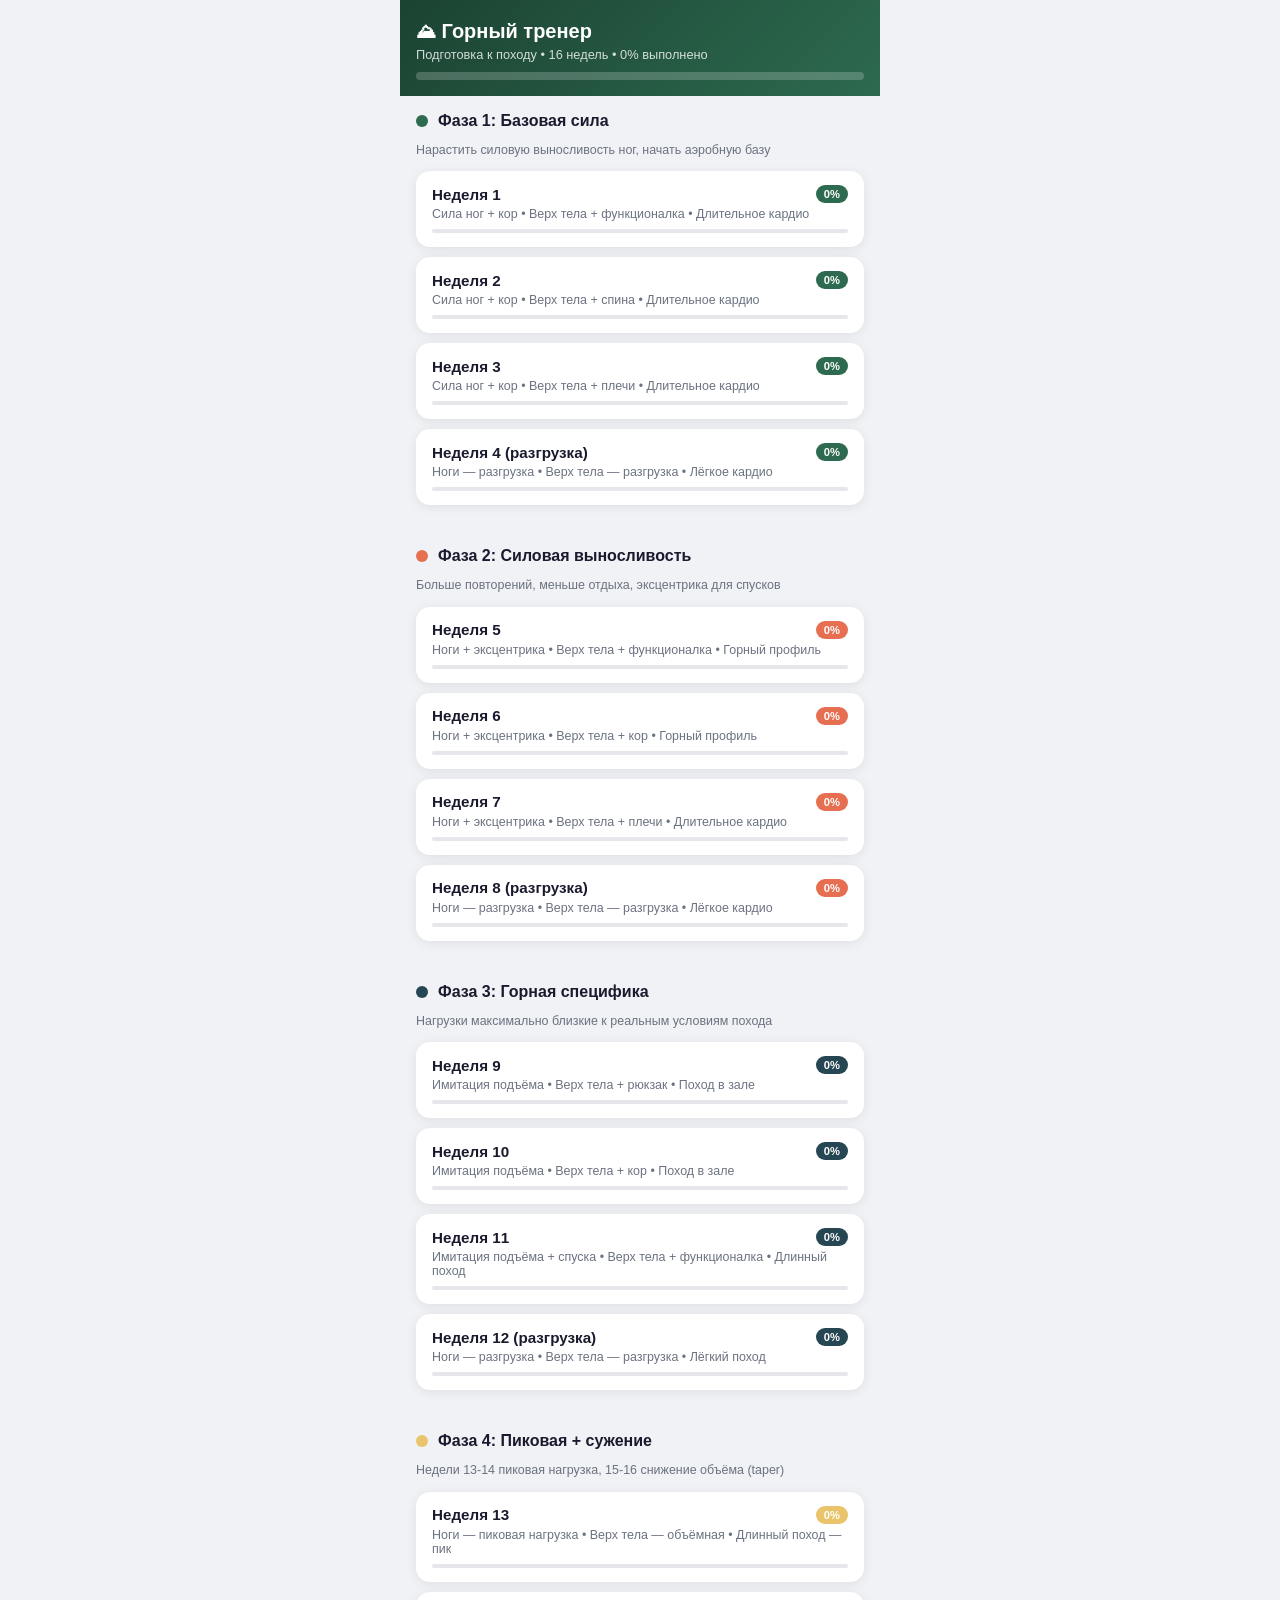
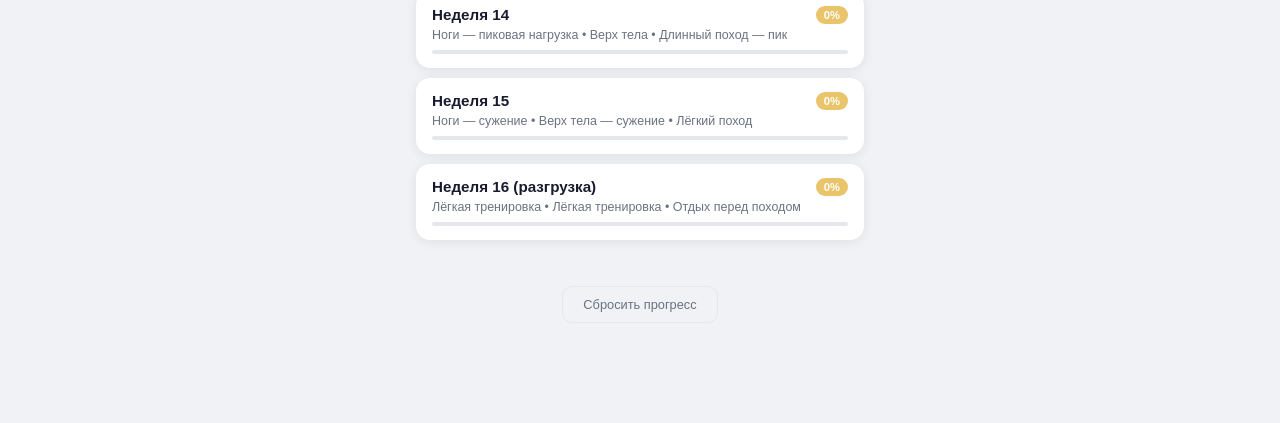
==== index.html @ 69408866 "PWA: Горный тренер — 16-недельная подготовка к походу Co-Authored-By: Claude Opus 4.6 <noreply@anthr" ====
<!DOCTYPE html>
<html lang="ru">
<head>
<meta charset="UTF-8">
<meta name="viewport" content="width=device-width, initial-scale=1.0, user-scalable=no">
<meta name="theme-color" content="#1b4332">
<meta name="apple-mobile-web-app-capable" content="yes">
<meta name="apple-mobile-web-app-status-bar-style" content="black-translucent">
<meta name="apple-mobile-web-app-title" content="Горный тренер">
<link rel="manifest" href="manifest.json">
<link rel="apple-touch-icon" href="icon-192.png">
<title>Горный тренер</title>
<style>
*{margin:0;padding:0;box-sizing:border-box}
:root{
  --primary:#2d6a4f;--primary-light:#52b788;--primary-dark:#1b4332;
  --bg:#f0f2f5;--card:#fff;--text:#1a1a2e;--text-muted:#6b7280;
  --border:#e5e7eb;--success:#40916c;--danger:#e76f51;
  --phase1:#2d6a4f;--phase2:#e76f51;--phase3:#264653;--phase4:#e9c46a;
  --radius:14px;--shadow:0 2px 12px rgba(0,0,0,.08);
}
html{font-size:16px}
body{font-family:-apple-system,BlinkMacSystemFont,'Segoe UI',Roboto,sans-serif;background:var(--bg);color:var(--text);min-height:100dvh;padding-bottom:env(safe-area-inset-bottom)}
#app{max-width:480px;margin:0 auto;padding:0 0 80px}

/* Header */
.header{background:linear-gradient(135deg,var(--primary-dark),var(--primary));color:#fff;padding:20px 16px 16px;position:sticky;top:0;z-index:100}
.header h1{font-size:1.25rem;font-weight:700;display:flex;align-items:center;gap:8px}
.header-sub{font-size:.8rem;opacity:.8;margin-top:4px}
.progress-bar-wrap{background:rgba(255,255,255,.2);border-radius:10px;height:8px;margin-top:10px;overflow:hidden}
.progress-bar-fill{height:100%;background:var(--primary-light);border-radius:10px;transition:width .4s ease}
.back-btn{background:none;border:none;color:#fff;font-size:1.5rem;cursor:pointer;padding:4px 8px 4px 0;line-height:1}

/* Phase section */
.phase-section{padding:16px}
.phase-header{display:flex;align-items:center;gap:10px;margin-bottom:12px}
.phase-dot{width:12px;height:12px;border-radius:50%;flex-shrink:0}
.phase-name{font-size:1rem;font-weight:700}
.phase-desc{font-size:.78rem;color:var(--text-muted);margin-bottom:12px;line-height:1.4}

/* Cards */
.card{background:var(--card);border-radius:var(--radius);box-shadow:var(--shadow);margin-bottom:10px;overflow:hidden;cursor:pointer;transition:transform .15s;-webkit-tap-highlight-color:transparent}
.card:active{transform:scale(.98)}
.card-body{padding:14px 16px}
.card-top{display:flex;justify-content:space-between;align-items:center}
.card-title{font-size:.95rem;font-weight:600}
.card-badge{font-size:.7rem;padding:3px 8px;border-radius:20px;font-weight:600;color:#fff}
.card-meta{font-size:.78rem;color:var(--text-muted);margin-top:4px}
.card-progress{height:4px;background:var(--border);border-radius:4px;margin-top:8px;overflow:hidden}
.card-progress-fill{height:100%;border-radius:4px;transition:width .3s}

/* Week view */
.week-nav{display:flex;align-items:center;justify-content:space-between;padding:12px 16px}
.week-nav-btn{background:var(--card);border:1px solid var(--border);border-radius:10px;padding:8px 16px;font-size:.85rem;cursor:pointer;font-weight:600}
.week-nav-btn:disabled{opacity:.3;cursor:default}
.week-nav-title{font-size:1rem;font-weight:700}
.day-cards{padding:0 16px}
.day-card{background:var(--card);border-radius:var(--radius);box-shadow:var(--shadow);margin-bottom:12px;overflow:hidden;cursor:pointer;transition:transform .15s;-webkit-tap-highlight-color:transparent}
.day-card:active{transform:scale(.98)}
.day-card-header{padding:14px 16px;display:flex;justify-content:space-between;align-items:center}
.day-card-day{font-size:1.1rem;font-weight:700}
.day-card-focus{font-size:.82rem;color:var(--text-muted);margin-top:2px}
.day-card-status{font-size:.75rem;font-weight:600;padding:4px 10px;border-radius:20px}
.day-card-exercises{font-size:.78rem;color:var(--text-muted);padding:0 16px 12px}

/* Day view (workout) */
.day-header{padding:16px;padding-top:8px}
.day-title{font-size:1.15rem;font-weight:700}
.day-focus-tag{display:inline-block;font-size:.78rem;padding:3px 10px;border-radius:20px;margin-top:6px;font-weight:600}
.block{margin:0 12px 14px;background:var(--card);border-radius:var(--radius);box-shadow:var(--shadow);overflow:hidden}
.block-header{padding:12px 16px;display:flex;justify-content:space-between;align-items:center;cursor:pointer;-webkit-tap-highlight-color:transparent;user-select:none}
.block-name{font-size:.88rem;font-weight:700}
.block-info{font-size:.72rem;color:var(--text-muted)}
.block-chevron{font-size:1.1rem;color:var(--text-muted);transition:transform .2s}
.block-chevron.open{transform:rotate(180deg)}
.block-content{max-height:0;overflow:hidden;transition:max-height .3s ease}
.block-content.open{max-height:2000px}
.exercise{display:flex;align-items:flex-start;gap:12px;padding:10px 16px;border-top:1px solid var(--border)}
.exercise.done{opacity:.5}
.ex-check{width:28px;height:28px;border-radius:8px;border:2px solid var(--border);background:#fff;flex-shrink:0;cursor:pointer;display:flex;align-items:center;justify-content:center;transition:all .2s;margin-top:2px;-webkit-tap-highlight-color:transparent}
.ex-check.checked{background:var(--success);border-color:var(--success)}
.ex-check.checked::after{content:'✓';color:#fff;font-size:.9rem;font-weight:700}
.ex-img{width:56px;height:56px;border-radius:10px;background:var(--bg);flex-shrink:0;overflow:hidden;position:relative;cursor:pointer;-webkit-tap-highlight-color:transparent}
.ex-img img{width:100%;height:100%;object-fit:cover;transition:opacity .3s}
.ex-img svg{width:40px;height:40px;margin:8px}
.ex-body{flex:1;min-width:0}
.ex-name{font-size:.88rem;font-weight:600;line-height:1.3}
.ex-params{font-size:.78rem;color:var(--text-muted);margin-top:2px;line-height:1.3}
.ex-notes{font-size:.75rem;color:var(--danger);margin-top:2px;font-style:italic}
.ex-rest-btn{background:var(--primary);color:#fff;border:none;border-radius:8px;padding:5px 10px;font-size:.72rem;font-weight:600;cursor:pointer;margin-top:4px;-webkit-tap-highlight-color:transparent}

/* Timer overlay */
.timer-overlay{position:fixed;bottom:0;left:0;right:0;z-index:200;display:none}
.timer-overlay.active{display:block}
.timer-bar{max-width:480px;margin:0 auto;background:var(--primary-dark);color:#fff;padding:14px 20px;display:flex;align-items:center;justify-content:space-between;border-radius:16px 16px 0 0;box-shadow:0 -4px 20px rgba(0,0,0,.2)}
.timer-text{font-size:1.1rem;font-weight:700}
.timer-label{font-size:.78rem;opacity:.8}
.timer-close{background:rgba(255,255,255,.2);border:none;color:#fff;border-radius:10px;padding:8px 14px;font-size:.85rem;cursor:pointer;font-weight:600}
.timer-progress{height:4px;background:rgba(255,255,255,.2);border-radius:4px;margin-top:8px;max-width:480px;margin-left:auto;margin-right:auto}
.timer-progress-fill{height:100%;background:var(--primary-light);border-radius:4px;transition:width 1s linear}

/* Complete all */
.complete-all-wrap{padding:0 12px 8px}
.complete-all-btn{width:100%;padding:14px;border:none;border-radius:var(--radius);font-size:.9rem;font-weight:700;cursor:pointer;-webkit-tap-highlight-color:transparent;transition:all .2s}
.complete-all-btn.do{background:var(--success);color:#fff}
.complete-all-btn.undo{background:var(--border);color:var(--text-muted)}

/* Reset btn */
.reset-wrap{padding:20px 16px;text-align:center}
.reset-btn{background:none;border:1px solid var(--border);color:var(--text-muted);border-radius:10px;padding:10px 20px;font-size:.8rem;cursor:pointer}

/* Lightbox */
.lightbox{position:fixed;inset:0;z-index:300;background:rgba(0,0,0,.92);display:none;flex-direction:column;align-items:center;justify-content:center;-webkit-tap-highlight-color:transparent}
.lightbox.active{display:flex}
.lightbox-close{position:absolute;top:12px;right:16px;background:none;border:none;color:#fff;font-size:2rem;cursor:pointer;z-index:301;padding:8px;line-height:1}
.lightbox-title{color:#fff;font-size:1rem;font-weight:600;text-align:center;padding:0 48px;margin-bottom:12px;max-width:400px;line-height:1.4}
.lightbox-imgs{display:flex;gap:8px;padding:0 12px;max-width:100%;justify-content:center}
.lightbox-imgs img{max-width:48%;max-height:60dvh;border-radius:12px;object-fit:contain;background:#1a1a2e}
.lightbox-hint{color:rgba(255,255,255,.5);font-size:.75rem;margin-top:12px;text-align:center}
.lightbox-toggle{display:flex;gap:12px;margin-top:16px}
.lightbox-toggle button{background:rgba(255,255,255,.15);border:1px solid rgba(255,255,255,.25);color:#fff;border-radius:10px;padding:10px 20px;font-size:.85rem;cursor:pointer;font-weight:600;transition:background .2s}
.lightbox-toggle button.active{background:var(--primary);border-color:var(--primary)}

/* Animations */
@keyframes fadeIn{from{opacity:0;transform:translateY(8px)}to{opacity:1;transform:none}}
.fade-in{animation:fadeIn .25s ease}
</style>
</head>
<body>
<div id="app"></div>

<div class="lightbox" id="lightbox" onclick="closeLightbox(event)">
  <button class="lightbox-close" onclick="closeLightbox()">&times;</button>
  <div class="lightbox-title" id="lbTitle"></div>
  <div class="lightbox-imgs" id="lbImgs"></div>
  <div class="lightbox-toggle" id="lbToggle">
    <button class="active" onclick="showLbView('both')">Оба</button>
    <button onclick="showLbView('start')">Старт</button>
    <button onclick="showLbView('end')">Финиш</button>
  </div>
  <div class="lightbox-hint">Две фотографии: начальная и конечная позиция</div>
</div>

<div class="timer-overlay" id="timer">
  <div class="timer-progress"><div class="timer-progress-fill" id="timerProgressFill"></div></div>
  <div class="timer-bar">
    <div>
      <div class="timer-label" id="timerLabel">Отдых</div>
      <div class="timer-text" id="timerText">0:00</div>
    </div>
    <button class="timer-close" onclick="stopTimer()">Стоп</button>
  </div>
</div>

<script>
// ============ TRAINING DATA ============
const PHASES = [
  {name:"Базовая сила",color:"var(--phase1)",desc:"Нарастить силовую выносливость ног, начать аэробную базу"},
  {name:"Силовая выносливость",color:"var(--phase2)",desc:"Больше повторений, меньше отдыха, эксцентрика для спусков"},
  {name:"Горная специфика",color:"var(--phase3)",desc:"Нагрузки максимально близкие к реальным условиям похода"},
  {name:"Пиковая + сужение",color:"var(--phase4)",desc:"Недели 13-14 пиковая нагрузка, 15-16 снижение объёма (taper)"}
];

function b(type,name,rounds,rest,exercises){return{type,name,rounds:rounds||1,rest:rest||0,exercises}}
function e(name,params,notes){return{name,params:params||'',notes:notes||''}}

const PROGRAM = [
  // ====== PHASE 1: weeks 1-4 ======
  // Week 1
  [
    // Вторник — Сила ног
    {day:"Вт",focus:"Сила ног + кор",blocks:[
      b("warmup","Разминка",1,0,[
        e("Эллипс","10 мин, лёгкий темп"),
        e("Суставная разминка","5 мин"),
        e("Раскатка на валике","5 мин, ноги + спина")
      ]),
      b("circuit","Круг 1",3,150,[
        e("Зашагивания на коробку 50-60 см с гантелями","10-12 кг, по 12 на ногу"),
        e("Румынская тяга со штангой","30 кг, 15 раз"),
        e("Латеральные выпады с гантелями","8 кг, по 10 на сторону"),
        e("Альпинист","20 пар")
      ]),
      b("sets","Сет 1",3,120,[
        e("Жим ногами","80 кг, 15-20 раз"),
        e("Сгибание голени сидя","30 кг, 15 раз")
      ]),
      b("sets","Сет 2",3,120,[
        e("Болгарские приседания в Смите","20 кг доп. дисков, по 12 на сторону"),
        e("Разгибание голени сидя","35 кг, 15 раз")
      ]),
      b("circuit","Кор-финишер",3,60,[
        e("Планка","45 сек"),
        e("Боковая планка","по 30 сек на сторону"),
        e("Гиперэкстензия с диском","10 кг, 15 раз")
      ]),
      b("cooldown","Заминка",1,0,[
        e("Растяжка ног","10 мин, квадрицепсы + задняя поверхность"),
        e("Раскатка на валике","5 мин")
      ])
    ]},
    // Четверг — Верх тела
    {day:"Чт",focus:"Верх тела + функционалка",blocks:[
      b("warmup","Разминка",1,0,[
        e("Аэробайк","3 мин, 200 Ватт"),
        e("Суставная разминка","5 мин"),
        e("Раскатка на валике","5 мин")
      ]),
      b("circuit","Круг 1",3,120,[
        e("Жим штанги на горизонтальной скамье","30 кг, 20 раз"),
        e("Подтягивания в гравитроне","20 кг противовес, 15 раз"),
        e("Скручивания с диском","10 кг, 20-25 раз"),
        e("Пуловер с гантелью","10-12 кг, 12 раз")
      ]),
      b("sets","Сет 1",3,120,[
        e("Сведение рук в тренажёре сидя","15 кг, 12-15 раз"),
        e("Сгибание рук на бицепс со штангой","15-20 кг, 12-15 раз")
      ]),
      b("sets","Сет 2",3,90,[
        e("Тяга к подбородку с косичкой","20 кг, 15 раз","Фиксируем сведение лопаток!"),
        e("Гиперэкстензия","собств. вес, 15-20 раз")
      ]),
      b("cooldown","Заминка",1,0,[
        e("Эллипс","10 мин, свободный режим"),
        e("Растяжка","5 мин")
      ])
    ]},
    // Суббота — Длительное кардио
    {day:"Сб",focus:"Длительное кардио",blocks:[
      b("warmup","Разминка",1,0,[
        e("Суставная разминка","5 мин")
      ]),
      b("circuit","Кардио-блок",1,0,[
        e("Дорожка с уклоном 8-10%","30 мин, 5-6 км/ч, темп разговорный","ЧСС 130-150"),
        e("Каждые 10 мин — ускорение","2 мин на 7-8 км/ч")
      ]),
      b("circuit","Ноги после кардио",2,90,[
        e("Полуприседы на одной ноге на полусфере","по 10 на каждую","Удерживать баланс!"),
        e("Приседания с собственным весом","20 раз"),
        e("Подъёмы на носки","25 раз")
      ]),
      b("cooldown","Заминка",1,0,[
        e("Растяжка","10 мин"),
        e("Раскатка IT-band","5 мин, валик по внешней стороне бедра")
      ])
    ]}
  ],
  // Week 2
  [
    {day:"Вт",focus:"Сила ног + кор",blocks:[
      b("warmup","Разминка",1,0,[
        e("Эллипс","10 мин"),
        e("Суставная разминка + валик","8 мин")
      ]),
      b("circuit","Круг 1",3,150,[
        e("Выпады-проходка с гантелями","10 кг, 20 шагов"),
        e("Фронтальные приседания с гантелью","20 кг, 15 раз"),
        e("Good morning со штангой","20 кг, 15 раз"),
        e("Подъёмы ног в висе","20 раз")
      ]),
      b("sets","Сет 1",3,120,[
        e("Жим ногами","90 кг, 15-20 раз"),
        e("Разгибание голени сидя","35 кг, 15 раз")
      ]),
      b("sets","Сет 2",3,120,[
        e("Сгибание голени","30-35 кг, 15 раз"),
        e("Подъёмы на носки с гантелями","12 кг, 20 раз")
      ]),
      b("circuit","Кор-финишер",3,60,[
        e("Динамическая планка","с локтей на прямые руки, 15 раз"),
        e("Русский твист с медболом","5 кг, 12-15 пар"),
        e("Гиперэкстензия с диском","10 кг, 15 раз")
      ]),
      b("cooldown","Заминка",1,0,[
        e("Растяжка ног + валик","12 мин")
      ])
    ]},
    {day:"Чт",focus:"Верх тела + спина",blocks:[
      b("warmup","Разминка",1,0,[
        e("Гребля","3 мин, 150 Ватт"),
        e("Суставная разминка","5 мин")
      ]),
      b("circuit","Круг 1",3,120,[
        e("Вертикальная тяга широким хватом","40-45 кг, 15 раз"),
        e("Жим гантелей на наклонной скамье","12 кг, 12-15 раз"),
        e("Обратные отжимания от скамьи","15 раз"),
        e("Диагональные скручивания","по 15 на сторону")
      ]),
      b("sets","Сет 1",3,120,[
        e("Тяга гантелей лёжа на наклонной скамье","8-10 кг, 12-15 раз"),
        e("Отжимания на брусьях","10-12 раз")
      ]),
      b("sets","Сет 2",3,90,[
        e("Горизонтальная тяга сидя","40-45 кг, 15 раз"),
        e("Французский жим с верхнего блока","15 кг, 15 раз")
      ]),
      b("cooldown","Заминка",1,0,[
        e("Эллипс","10 мин"),
        e("Растяжка + валик","5 мин")
      ])
    ]},
    {day:"Сб",focus:"Длительное кардио",blocks:[
      b("warmup","Разминка",1,0,[
        e("Суставная разминка","5 мин")
      ]),
      b("circuit","Кардио",1,0,[
        e("Дорожка уклон 10%","35 мин, 5 км/ч","ЧСС 130-150"),
        e("Интервалы: каждые 10 мин","2 мин ускорение до 7 км/ч")
      ]),
      b("circuit","Ноги + баланс",2,90,[
        e("Приседания на полусфере","15 раз"),
        e("Выпады назад","по 10 на сторону"),
        e("Подъёмы на носки одной ногой","по 15")
      ]),
      b("cooldown","Заминка",1,0,[
        e("Растяжка + IT-band","12 мин")
      ])
    ]}
  ],
  // Week 3
  [
    {day:"Вт",focus:"Сила ног + кор",blocks:[
      b("warmup","Разминка",1,0,[
        e("Эллипс","10 мин"),e("Суставная + валик","8 мин")
      ]),
      b("circuit","Круг 1",3,150,[
        e("Зашагивания на коробку 60 см с гантелями","12 кг, по 12 на ногу"),
        e("Румынская тяга на одной ноге со штангой","20 кг, по 12"),
        e("Латеральные выпады с гантелями","10 кг, по 12 на сторону"),
        e("Альпинист","25 пар")
      ]),
      b("sets","Сет 1",3,120,[
        e("Жим ногами","100 кг, 15-20 раз"),
        e("Сгибание голени сидя","35 кг, 15 раз")
      ]),
      b("sets","Сет 2",3,120,[
        e("Болгарские приседания в Смите","25 кг, по 15 на сторону"),
        e("Разгибание голени","40 кг, 15 раз")
      ]),
      b("circuit","Кор-финишер",3,60,[
        e("Планка с весом на спине","5 кг, 50 сек"),
        e("Боковая планка с подъёмами таза","по 12 на сторону"),
        e("Гиперэкстензия с диском","10 кг, 15 раз")
      ]),
      b("cooldown","Заминка",1,0,[e("Растяжка + валик","12 мин")])
    ]},
    {day:"Чт",focus:"Верх тела + плечи",blocks:[
      b("warmup","Разминка",1,0,[
        e("Аэробайк","3 мин"),e("Суставная","5 мин")
      ]),
      b("circuit","Круг 1",3,120,[
        e("Жим штанги на наклонной","25-30 кг, 15 раз"),
        e("Подтягивания в гравитроне","15 кг противовес, 12-15 раз"),
        e("Тяга штанги к подбородку","20 кг, 15 раз"),
        e("Обратные скручивания","20 раз")
      ]),
      b("sets","Сет 1",3,120,[
        e("Жим плечами со штангой сидя","15 кг, 15-20 раз"),
        e("Отведение рук с гантелями в наклоне","5-6 кг, 15 раз")
      ]),
      b("sets","Сет 2",3,90,[
        e("Сведение рук в кроссовере","8-10 кг, 12-15 раз"),
        e("Сгибание рук на бицепс со штангой","20 кг, 12-15 раз")
      ]),
      b("cooldown","Заминка",1,0,[e("Эллипс + растяжка","15 мин")])
    ]},
    {day:"Сб",focus:"Длительное кардио",blocks:[
      b("warmup","Разминка",1,0,[e("Суставная","5 мин")]),
      b("circuit","Кардио",1,0,[
        e("Дорожка уклон 10-12%","40 мин, 5 км/ч","ЧСС 130-150"),
        e("Каждые 10 мин — 2 мин ускорения","7-8 км/ч")
      ]),
      b("circuit","Ноги + баланс",3,90,[
        e("Полуприседы на полусфере одной ногой","по 12"),
        e("Приседания","20 раз"),
        e("Подъёмы на носки","25 раз")
      ]),
      b("cooldown","Заминка",1,0,[e("Растяжка + IT-band","12 мин")])
    ]}
  ],
  // Week 4 (разгрузочная)
  [
    {day:"Вт",focus:"Ноги — разгрузка",blocks:[
      b("warmup","Разминка",1,0,[e("Эллипс","10 мин"),e("Суставная + валик","8 мин")]),
      b("circuit","Круг 1 (облегчённый)",2,120,[
        e("Зашагивания на коробку с гантелями","8 кг, по 10 на ногу"),
        e("Румынская тяга со штангой","25 кг, 12 раз"),
        e("Выпады назад","собств. вес, по 10")
      ]),
      b("sets","Сет 1",2,120,[
        e("Жим ногами","70 кг, 15 раз"),
        e("Сгибание голени","25 кг, 12 раз")
      ]),
      b("circuit","Кор",2,60,[
        e("Планка","40 сек"),
        e("Боковая планка","по 25 сек"),
        e("Гиперэкстензия","собств. вес, 15 раз")
      ]),
      b("cooldown","Заминка",1,0,[e("Растяжка + валик","15 мин")])
    ]},
    {day:"Чт",focus:"Верх тела — разгрузка",blocks:[
      b("warmup","Разминка",1,0,[e("Гребля","3 мин, лёгкий темп"),e("Суставная","5 мин")]),
      b("circuit","Круг 1",2,120,[
        e("Жим гантелей на горизонтальной","10 кг, 15 раз"),
        e("Подтягивания в гравитроне","20 кг, 12 раз"),
        e("Скручивания","20 раз")
      ]),
      b("sets","Сет 1",2,90,[
        e("Тяга к подбородку с косичкой","15-20 кг, 12 раз"),
        e("Отжимания на брусьях","8-10 раз")
      ]),
      b("cooldown","Заминка",1,0,[e("Эллипс + растяжка","15 мин")])
    ]},
    {day:"Сб",focus:"Лёгкое кардио",blocks:[
      b("warmup","Разминка",1,0,[e("Суставная","5 мин")]),
      b("circuit","Кардио",1,0,[
        e("Дорожка уклон 8%","30 мин, 5 км/ч, лёгкий темп","Разгрузочная неделя — не гнать")
      ]),
      b("circuit","Баланс",2,60,[
        e("Приседания на полусфере","12 раз"),
        e("Стойка на одной ноге","по 30 сек с закрытыми глазами")
      ]),
      b("cooldown","Заминка",1,0,[e("Растяжка + IT-band","15 мин")])
    ]}
  ],
  // ====== PHASE 2: weeks 5-8 ======
  // Week 5
  [
    {day:"Вт",focus:"Ноги + эксцентрика",blocks:[
      b("warmup","Разминка",1,0,[e("Дорожка уклон 10%","10 мин, 5 км/ч"),e("Суставная","5 мин")]),
      b("circuit","Круг 1",3,120,[
        e("Выпады-проходка с гантелями","10-12 кг, 20 шагов"),
        e("Приседания на полусфере","15 раз"),
        e("Good morning со штангой","25 кг, 15 раз"),
        e("Подъёмы на носки с гантелями","12-15 кг, 25 раз","Икры критичны для подъёмов!"),
        e("Подъёмы ног в висе","20 раз")
      ]),
      b("sets","Эксцентрика",3,150,[
        e("Жим ногами — медленный спуск","100 кг, 10 раз","Подъём 1 сек, ОПУСКАНИЕ 4 сек!"),
        e("Болгарские приседания — медленный спуск","собств. вес, по 10","Спуск 4 сек, подъём 1 сек")
      ]),
      b("sets","Сет 2",3,120,[
        e("Становая тяга со штангой","40 кг, 12-15 раз"),
        e("Сгибание голени","35 кг, 15 раз")
      ]),
      b("circuit","Кор-финишер",3,60,[
        e("Фермерская проходка с гантелями","15 кг, 40 метров"),
        e("Русский твист с медболом","5 кг, 15 пар"),
        e("Стульчик у стены","45 сек")
      ]),
      b("cooldown","Заминка",1,0,[e("Растяжка","10 мин"),e("IT-band валик","5 мин")])
    ]},
    {day:"Чт",focus:"Верх тела + функционалка",blocks:[
      b("warmup","Разминка",1,0,[e("Аэробайк","3 мин"),e("Суставная + валик","5 мин")]),
      b("circuit","Круг 1",3,120,[
        e("Жим штанги лёжа узким хватом","30 кг, 20 раз"),
        e("Подтягивания в гравитроне","15 кг противовес, 12-15 раз"),
        e("Overhead приседания со штангой","20 кг, 12 раз"),
        e("Пресс — обратные скручивания","20 раз")
      ]),
      b("sets","Сет 1",3,120,[
        e("Горизонтальная тяга сидя","45 кг, 15 раз"),
        e("Отжимания на брусьях","12-15 раз")
      ]),
      b("sets","Сет 2",3,90,[
        e("Тяга Рейдера","15 кг, 15 раз"),
        e("Французский жим с верхнего блока","15 кг, 15 раз")
      ]),
      b("cooldown","Заминка",1,0,[e("Эллипс","10 мин"),e("Растяжка","5 мин")])
    ]},
    {day:"Сб",focus:"Горный профиль",blocks:[
      b("warmup","Разминка",1,0,[e("Суставная","5 мин")]),
      b("circuit","Горный профиль на дорожке",1,0,[
        e("Разминка: 0% уклон","5 мин, 5-6 км/ч"),
        e("Подъём: 10-12% уклон","10 мин, 4-5 км/ч"),
        e("Равнина: 0%","5 мин, 6-7 км/ч"),
        e("Подъём: 12-15% уклон","15 мин, 4 км/ч"),
        e("Равнина: 0%","5 мин, 6 км/ч"),
        e("Подъём: 10%","10 мин, 5 км/ч")
      ]),
      b("circuit","Эксцентрика после кардио",3,60,[
        e("Эксцентрические приседания","15 раз, медленный спуск 5 сек","Имитация спуска с горы")
      ]),
      b("cooldown","Заминка",1,0,[e("Растяжка + IT-band","12 мин")])
    ]}
  ],
  // Week 6
  [
    {day:"Вт",focus:"Ноги + эксцентрика",blocks:[
      b("warmup","Разминка",1,0,[e("Дорожка уклон 10%","10 мин"),e("Суставная","5 мин")]),
      b("circuit","Круг 1",3,120,[
        e("Зашагивания на коробку 60 см с гантелями","12 кг, по 12"),
        e("Фронтальные приседания с гантелью","22 кг, 15 раз"),
        e("Румынская тяга на одной ноге","по 12 на сторону"),
        e("Подъёмы на носки","15 кг, 25 раз"),
        e("Альпинист","25 пар")
      ]),
      b("sets","Эксцентрика",3,150,[
        e("Жим ногами — спуск 4 сек","100 кг, 10 раз"),
        e("Выпады назад — спуск 4 сек","с гантелями 8 кг, по 10")
      ]),
      b("sets","Сет 2",3,120,[
        e("Приседания в Смите","30 кг, 15 раз"),
        e("Сгибание голени","35 кг, 15 раз")
      ]),
      b("circuit","Кор",3,60,[
        e("Фермерская проходка","18 кг, 40 м"),
        e("Планка с весом","8 кг, 50 сек"),
        e("Стульчик у стены с блином","10 кг на коленях, 45 сек")
      ]),
      b("cooldown","Заминка",1,0,[e("Растяжка + IT-band","12 мин")])
    ]},
    {day:"Чт",focus:"Верх тела + кор",blocks:[
      b("warmup","Разминка",1,0,[e("Гребля","3 мин, 150 Ватт"),e("Суставная","5 мин")]),
      b("circuit","Круг 1",3,120,[
        e("Жим гантелей на наклонной","14 кг, 12 раз"),
        e("Подтягивания в гравитроне","12 кг противовес, 12 раз"),
        e("Тяга штанги к подбородку","25 кг, 15 раз"),
        e("Скручивания на полусфере с диском","10 кг, 20 раз")
      ]),
      b("sets","Сет 1",3,120,[
        e("Вертикальная тяга широким хватом","50 кг, 15 раз"),
        e("Отжимания на брусьях","12-15 раз")
      ]),
      b("sets","Сет 2",3,90,[
        e("Сведение рук вниз в кроссовере","10 кг, 12-15 раз"),
        e("Сгибание рук на бицепс","20 кг, 12-15 раз")
      ]),
      b("cooldown","Заминка",1,0,[e("Эллипс + растяжка","15 мин")])
    ]},
    {day:"Сб",focus:"Горный профиль",blocks:[
      b("warmup","Разминка",1,0,[e("Суставная","5 мин")]),
      b("circuit","Кардио",1,0,[
        e("Дорожка — горный профиль","50 мин","Чередовать: 10 мин уклон 12% / 5 мин 0%"),
        e("Темп подъёма","4-5 км/ч, ЧСС 130-150")
      ]),
      b("circuit","Эксцентрика",3,60,[
        e("Эксцентрические приседания","15 раз, спуск 5 сек")
      ]),
      b("cooldown","Заминка",1,0,[e("Растяжка + IT-band","12 мин")])
    ]}
  ],
  // Week 7
  [
    {day:"Вт",focus:"Ноги + эксцентрика",blocks:[
      b("warmup","Разминка",1,0,[e("Дорожка уклон 10%","10 мин"),e("Суставная","5 мин")]),
      b("circuit","Круг 1",3,120,[
        e("Выпады-проходка с гантелями","12 кг, 20 шагов"),
        e("Приседания на полусфере","15 раз"),
        e("Good morning со штангой","30 кг, 15 раз"),
        e("Подъёмы на носки","15 кг, 30 раз"),
        e("Подъёмы ног в висе","20 раз")
      ]),
      b("sets","Эксцентрика",3,150,[
        e("Жим ногами — спуск 4 сек","110 кг, 10 раз"),
        e("Болгарские приседания — спуск 4 сек","с гантелями 6 кг, по 10")
      ]),
      b("sets","Сет 2",3,120,[
        e("Становая тяга","45 кг, 12-15 раз"),
        e("Сгибание голени","35 кг, 15 раз")
      ]),
      b("circuit","Кор",3,60,[
        e("Фермерская проходка","20 кг, 40 м"),
        e("Русский твист","6 кг, 15 пар"),
        e("Стульчик у стены с блином","10 кг, 60 сек")
      ]),
      b("cooldown","Заминка",1,0,[e("Растяжка + IT-band","12 мин")])
    ]},
    {day:"Чт",focus:"Верх тела + плечи",blocks:[
      b("warmup","Разминка",1,0,[e("Аэробайк","3 мин"),e("Суставная","5 мин")]),
      b("circuit","Круг 1",3,120,[
        e("Жим штанги на горизонтальной","30 кг, 20 раз"),
        e("Подтягивания в гравитроне","10 кг противовес, 12 раз"),
        e("Армейский жим со штангой","15 кг, 15 раз"),
        e("Обратные скручивания","20 раз")
      ]),
      b("sets","Сет 1",3,120,[
        e("Тяга гантелей на наклонной скамье","10-12 кг, 12-15 раз"),
        e("Отжимания на брусьях","12-15 раз")
      ]),
      b("sets","Сет 2",3,90,[
        e("Обратная бабочка","12 кг, 12-15 раз"),
        e("Сгибание рук на бицепс","20 кг, 12-15 раз")
      ]),
      b("cooldown","Заминка",1,0,[e("Эллипс + растяжка","15 мин")])
    ]},
    {day:"Сб",focus:"Длительное кардио",blocks:[
      b("warmup","Разминка",1,0,[e("Суставная","5 мин")]),
      b("circuit","Кардио",1,0,[
        e("Дорожка — горный профиль","55 мин","Уклон 10-15%, ЧСС 130-150"),
      ]),
      b("circuit","Эксцентрика",3,60,[
        e("Эксцентрические приседания","15 раз, спуск 5 сек"),
        e("Выпады назад — спуск 4 сек","по 8 на сторону")
      ]),
      b("cooldown","Заминка",1,0,[e("Растяжка + IT-band","12 мин")])
    ]}
  ],
  // Week 8 (разгрузочная)
  [
    {day:"Вт",focus:"Ноги — разгрузка",blocks:[
      b("warmup","Разминка",1,0,[e("Эллипс","10 мин"),e("Суставная + валик","8 мин")]),
      b("circuit","Круг 1 (облегчённый)",2,120,[
        e("Выпады-проходка","собств. вес, 16 шагов"),
        e("Good morning со штангой","20 кг, 12 раз"),
        e("Подъёмы на носки","10 кг, 20 раз")
      ]),
      b("sets","Сет 1",2,120,[
        e("Жим ногами","80 кг, 12 раз"),
        e("Сгибание голени","25 кг, 12 раз")
      ]),
      b("circuit","Кор",2,60,[
        e("Планка","50 сек"),
        e("Боковая планка","по 30 сек"),
        e("Гиперэкстензия","собств. вес, 15 раз")
      ]),
      b("cooldown","Заминка",1,0,[e("Растяжка + валик","15 мин")])
    ]},
    {day:"Чт",focus:"Верх тела — разгрузка",blocks:[
      b("warmup","Разминка",1,0,[e("Гребля","3 мин, лёгкий"),e("Суставная","5 мин")]),
      b("circuit","Круг 1",2,120,[
        e("Жим гантелей на горизонтальной","10 кг, 15 раз"),
        e("Подтягивания в гравитроне","15 кг, 12 раз"),
        e("Скручивания","20 раз")
      ]),
      b("sets","Сет 1",2,90,[
        e("Вертикальная тяга","40 кг, 12 раз"),
        e("Отжимания на брусьях","8-10 раз")
      ]),
      b("cooldown","Заминка",1,0,[e("Эллипс + растяжка","15 мин")])
    ]},
    {day:"Сб",focus:"Лёгкое кардио",blocks:[
      b("warmup","Разминка",1,0,[e("Суставная","5 мин")]),
      b("circuit","Кардио",1,0,[
        e("Дорожка уклон 8%","35 мин, лёгкий темп","Разгрузочная неделя")
      ]),
      b("circuit","Баланс",2,60,[
        e("Приседания на полусфере","12 раз"),
        e("Стойка на одной ноге","по 30 сек, глаза закрыты")
      ]),
      b("cooldown","Заминка",1,0,[e("Растяжка + IT-band","15 мин")])
    ]}
  ],
  // ====== PHASE 3: weeks 9-12 ======
  // Week 9
  [
    {day:"Вт",focus:"Имитация подъёма",blocks:[
      b("warmup","Разминка",1,0,[e("Гребля","5 мин"),e("Суставная","5 мин")]),
      b("circuit","Имитация подъёма",4,90,[
        e("Зашагивания на коробку 60 см с рюкзаком","15 кг, по 10 на ногу","Рюкзак на спине!"),
        e("Overhead приседания со штангой","20-25 кг, 12 раз"),
        e("Взятие гири на грудь","16 кг, по 12 на сторону"),
        e("Планка с рюкзаком","1 мин")
      ]),
      b("sets","Эксцентрика",4,150,[
        e("Приседания в Смите — спуск 5 сек","40 кг, 8-10 раз"),
        e("Выпады назад с гантелями — контроль спуска","12 кг, по 12")
      ]),
      b("sets","Сет 2",3,120,[
        e("Сгибание голени","35-40 кг, 15 раз"),
        e("Подъёмы на носки одной ногой","по 20","На степ-платформе")
      ]),
      b("circuit","Баланс",3,60,[
        e("Приседания на полусфере с закрытыми глазами","10 раз"),
        e("Болгарские: передняя нога на полусфере","по 8 на сторону"),
        e("Становая на одной ноге с гантелью","10 кг, по 10")
      ]),
      b("cooldown","Заминка",1,0,[e("Растяжка","15 мин","Особенно квадрицепсы, ахиллы, IT-band")])
    ]},
    {day:"Чт",focus:"Верх тела + рюкзак",blocks:[
      b("warmup","Разминка",1,0,[e("Аэробайк","3 мин"),e("Суставная + валик","5 мин")]),
      b("circuit","Круг 1",3,120,[
        e("Жим штанги на наклонной","30 кг, 15 раз"),
        e("Подтягивания в гравитроне","мин. противовес, 10-12 раз"),
        e("Турецкие подъёмы с гирей","8-12 кг, по 5 на сторону","Ключ для баланса под нагрузкой"),
        e("Пресс — ролик на коленях","15 раз")
      ]),
      b("sets","Сет 1",3,120,[
        e("Горизонтальная тяга сидя","50 кг, 15 раз"),
        e("Отжимания на брусьях","12-15 раз")
      ]),
      b("sets","Сет 2",3,90,[
        e("Тяга Рейдера с косичкой","12-15 кг, 15 раз"),
        e("Французский жим лёжа","20 кг, 12 раз")
      ]),
      b("cooldown","Заминка",1,0,[e("Эллипс + растяжка","15 мин")])
    ]},
    {day:"Сб",focus:"Поход в зале",blocks:[
      b("warmup","Разминка",1,0,[e("Суставная","5 мин")]),
      b("circuit","Поход в зале — 60 мин",1,0,[
        e("Дорожка уклон 12-15%, с рюкзаком 18 кг","4-5 км/ч, 15 мин"),
        e("Стоп: 15 приседаний + 10 выпадов + планка 30 сек",""),
        e("Дорожка уклон 12-15%","15 мин"),
        e("Стоп: 15 приседаний + 10 выпадов + планка 30 сек",""),
        e("Дорожка уклон 12-15%","15 мин"),
        e("Стоп: 15 приседаний + 10 выпадов + планка 30 сек",""),
        e("Дорожка уклон 10%","15 мин, завершение")
      ]),
      b("cooldown","Заминка",1,0,[e("Растяжка + IT-band","15 мин")])
    ]}
  ],
  // Week 10
  [
    {day:"Вт",focus:"Имитация подъёма",blocks:[
      b("warmup","Разминка",1,0,[e("Гребля","5 мин"),e("Суставная","5 мин")]),
      b("circuit","Имитация подъёма",4,90,[
        e("Зашагивания с рюкзаком 18 кг","коробка 60 см, по 10"),
        e("Приседания со штангой","30-35 кг, 15 раз"),
        e("Взятие гири на грудь","16 кг, по 12"),
        e("Планка с рюкзаком","1 мин 15 сек")
      ]),
      b("sets","Эксцентрика",4,150,[
        e("Приседания в Смите — спуск 5 сек","45 кг, 8-10 раз"),
        e("Выпады назад — контроль спуска","14 кг, по 12")
      ]),
      b("sets","Сет 2",3,120,[
        e("Сгибание голени","40 кг, 15 раз"),
        e("Подъёмы на носки одной ногой","по 20")
      ]),
      b("circuit","Баланс",3,60,[
        e("Приседания на полусфере, глаза закрыты","10 раз"),
        e("Становая на одной ноге","12 кг, по 10"),
        e("Фермерская проходка","20 кг, 50 м")
      ]),
      b("cooldown","Заминка",1,0,[e("Растяжка","15 мин")])
    ]},
    {day:"Чт",focus:"Верх тела + кор",blocks:[
      b("warmup","Разминка",1,0,[e("Аэробайк","3 мин"),e("Суставная","5 мин")]),
      b("circuit","Круг 1",3,120,[
        e("Жим гантелей на горизонтальной","14-15 кг, 15-20 раз"),
        e("Подтягивания — прогрессия с амортизатором","3 см → 1 см → без, по 6-8 раз"),
        e("Тяга штанги к подбородку","25 кг, 15 раз"),
        e("Обратные скручивания","25 раз")
      ]),
      b("sets","Сет 1",3,120,[
        e("Вертикальная тяга","50-55 кг, 15 раз"),
        e("Отжимания на брусьях","12-15 раз")
      ]),
      b("sets","Сет 2",3,90,[
        e("Обратная бабочка","12-15 кг, 12-15 раз"),
        e("Сгибание рук на бицепс","20-25 кг, 12-15 раз")
      ]),
      b("cooldown","Заминка",1,0,[e("Эллипс + растяжка","15 мин")])
    ]},
    {day:"Сб",focus:"Поход в зале",blocks:[
      b("warmup","Разминка",1,0,[e("Суставная","5 мин")]),
      b("circuit","Поход — 65 мин",1,0,[
        e("Дорожка уклон 12-15%, рюкзак 20 кг","4-5 км/ч"),
        e("Каждые 15 мин стоп: приседания + выпады + планка",""),
        e("Общее время на дорожке","65 мин")
      ]),
      b("cooldown","Заминка",1,0,[e("Растяжка + IT-band","15 мин")])
    ]}
  ],
  // Week 11
  [
    {day:"Вт",focus:"Имитация подъёма + спуска",blocks:[
      b("warmup","Разминка",1,0,[e("Гребля","5 мин"),e("Суставная","5 мин")]),
      b("circuit","Имитация подъёма",4,90,[
        e("Зашагивания с рюкзаком 20 кг","коробка 60 см, по 12"),
        e("Приседания со штангой","35-40 кг, 15 раз"),
        e("Overhead приседания","25 кг, 12 раз"),
        e("Планка с рюкзаком","1 мин 15 сек")
      ]),
      b("sets","Эксцентрика",4,150,[
        e("Жим ногами — спуск 5 сек","110-120 кг, 8 раз"),
        e("Болгарские — спуск 5 сек","с гантелями 8 кг, по 10")
      ]),
      b("circuit","Баланс",3,60,[
        e("Полуприседы на одной ноге на полусфере","по 12"),
        e("Становая на одной ноге","12 кг, по 10"),
        e("Фермерская проходка","22 кг, 50 м")
      ]),
      b("cooldown","Заминка",1,0,[e("Растяжка","15 мин")])
    ]},
    {day:"Чт",focus:"Верх тела + функционалка",blocks:[
      b("warmup","Разминка",1,0,[e("Аэробайк","3 мин"),e("Суставная","5 мин")]),
      b("circuit","Круг 1",3,120,[
        e("Жим штанги лёжа","30-35 кг, 15-20 раз"),
        e("Подтягивания (без помощи, к max)","до отказа + добить в гравитроне"),
        e("Турецкие подъёмы","10-12 кг, по 5"),
        e("Ролик на пресс","15 раз")
      ]),
      b("sets","Сет 1",3,120,[
        e("Тяга гантелей на наклонной","12 кг, 12-15 раз"),
        e("Брусья","12-15 раз")
      ]),
      b("sets","Сет 2",3,90,[
        e("Жим плечами сидя","15-20 кг, 15 раз"),
        e("Тяга к подбородку с косичкой","20-25 кг, 15 раз")
      ]),
      b("cooldown","Заминка",1,0,[e("Эллипс + растяжка","15 мин")])
    ]},
    {day:"Сб",focus:"Длинный поход",blocks:[
      b("warmup","Разминка",1,0,[e("Суставная","5 мин")]),
      b("circuit","Поход — 75 мин",1,0,[
        e("Дорожка уклон 12-15%, рюкзак 20 кг","4-5 км/ч"),
        e("Каждые 15 мин: 15 приседаний + 10 выпадов + планка",""),
        e("Общее время","75 мин")
      ]),
      b("cooldown","Заминка",1,0,[e("Растяжка + IT-band","15 мин")])
    ]}
  ],
  // Week 12 (разгрузочная)
  [
    {day:"Вт",focus:"Ноги — разгрузка",blocks:[
      b("warmup","Разминка",1,0,[e("Эллипс","10 мин"),e("Суставная + валик","8 мин")]),
      b("circuit","Круг 1",2,120,[
        e("Зашагивания на коробку","собств. вес, по 10"),
        e("Приседания на полусфере","12 раз"),
        e("Good morning","20 кг, 12 раз")
      ]),
      b("sets","Сет 1",2,120,[
        e("Жим ногами","80 кг, 12 раз"),
        e("Сгибание голени","25 кг, 12 раз")
      ]),
      b("circuit","Баланс + кор",2,60,[
        e("Стойка на полусфере, глаза закрыты","30 сек"),
        e("Планка","50 сек"),
        e("Гиперэкстензия","15 раз")
      ]),
      b("cooldown","Заминка",1,0,[e("Растяжка","15 мин")])
    ]},
    {day:"Чт",focus:"Верх тела — разгрузка",blocks:[
      b("warmup","Разминка",1,0,[e("Гребля","3 мин"),e("Суставная","5 мин")]),
      b("circuit","Круг 1",2,120,[
        e("Жим гантелей","12 кг, 15 раз"),
        e("Подтягивания в гравитроне","мин. противовес, 10 раз"),
        e("Скручивания","20 раз")
      ]),
      b("sets","Сет 1",2,90,[
        e("Горизонтальная тяга","40 кг, 12 раз"),
        e("Отжимания на брусьях","10 раз")
      ]),
      b("cooldown","Заминка",1,0,[e("Эллипс + растяжка","15 мин")])
    ]},
    {day:"Сб",focus:"Лёгкий поход",blocks:[
      b("warmup","Разминка",1,0,[e("Суставная","5 мин")]),
      b("circuit","Кардио",1,0,[
        e("Дорожка уклон 8-10%, рюкзак 15 кг","40 мин, лёгкий темп","Разгрузочная!")
      ]),
      b("cooldown","Заминка",1,0,[e("Растяжка + IT-band","15 мин")])
    ]}
  ],
  // ====== PHASE 4: weeks 13-16 ======
  // Week 13 (пик)
  [
    {day:"Вт",focus:"Ноги — пиковая нагрузка",blocks:[
      b("warmup","Разминка",1,0,[e("Дорожка уклон 12%","10 мин"),e("Суставная","5 мин")]),
      b("circuit","Круг 1",4,120,[
        e("Выпады с рюкзаком 20 кг","20 шагов"),
        e("Приседания со штангой","40-50 кг, 15 раз"),
        e("Румынская тяга на одной ноге","по 12"),
        e("Зашагивания на коробку 60 см с гантелями","12 кг, по 12"),
        e("Альпинист","25 пар")
      ]),
      b("sets","Эксцентрика",4,150,[
        e("Жим ногами — спуск 5 сек","120 кг, 8 раз"),
        e("Приседания в Смите — спуск 5 сек","40 кг, 8 раз")
      ]),
      b("circuit","Финишер",3,60,[
        e("Стульчик у стены с рюкзаком","1 мин"),
        e("Подъёмы на носки","по 20 на каждую"),
        e("Фермерская проходка","22 кг, 60 м")
      ]),
      b("cooldown","Заминка",1,0,[e("Растяжка","15 мин")])
    ]},
    {day:"Чт",focus:"Верх тела — объёмная",blocks:[
      b("warmup","Разминка",1,0,[e("Аэробайк","3 мин"),e("Суставная","5 мин")]),
      b("circuit","Круг 1",3,120,[
        e("Жим штанги лёжа","35 кг, 15-20 раз"),
        e("Подтягивания — к максимуму без помощи","до отказа, 2-3 подхода"),
        e("Турецкие подъёмы","12 кг, по 5"),
        e("Ролик на пресс","15 раз")
      ]),
      b("sets","Сет 1",3,120,[
        e("Вертикальная тяга","55 кг, 15 раз"),
        e("Отжимания на брусьях","15 раз")
      ]),
      b("sets","Сет 2",3,90,[
        e("Жим плечами","20 кг, 15 раз"),
        e("Обратная бабочка","15 кг, 15 раз")
      ]),
      b("cooldown","Заминка",1,0,[e("Эллипс + растяжка","15 мин")])
    ]},
    {day:"Сб",focus:"Длинный поход — пик",blocks:[
      b("warmup","Разминка",1,0,[e("Суставная","5 мин")]),
      b("circuit","Поход — 90 мин",1,0,[
        e("Дорожка уклон 12-15%, рюкзак 20-25 кг","4-5 км/ч"),
        e("Каждые 20 мин: 20 приседаний + спуск (эксцентрика 5 сек x 10)",""),
        e("Общее время","90 мин","Максимальная нагрузка за весь план!")
      ]),
      b("cooldown","Заминка",1,0,[e("Растяжка + IT-band","15 мин")])
    ]}
  ],
  // Week 14 (пик)
  [
    {day:"Вт",focus:"Ноги — пиковая нагрузка",blocks:[
      b("warmup","Разминка",1,0,[e("Дорожка уклон 12%","10 мин"),e("Суставная","5 мин")]),
      b("circuit","Круг 1",4,120,[
        e("Зашагивания с рюкзаком 22 кг","коробка 60 см, по 12"),
        e("Приседания со штангой","45-50 кг, 12-15 раз"),
        e("Выпады назад с гантелями","14 кг, по 12"),
        e("Подъёмы на носки","по 25 на каждую"),
        e("Планка с рюкзаком","1 мин 15 сек")
      ]),
      b("sets","Эксцентрика",4,150,[
        e("Жим ногами — спуск 5 сек","120 кг, 8 раз"),
        e("Болгарские — спуск 5 сек","с гантелями 10 кг, по 8")
      ]),
      b("circuit","Финишер",3,60,[
        e("Стульчик с рюкзаком","1 мин"),
        e("Фермерская проходка","22 кг, 60 м"),
        e("Становая на одной ноге","12 кг, по 10")
      ]),
      b("cooldown","Заминка",1,0,[e("Растяжка","15 мин")])
    ]},
    {day:"Чт",focus:"Верх тела",blocks:[
      b("warmup","Разминка",1,0,[e("Гребля","5 мин"),e("Суставная","5 мин")]),
      b("circuit","Круг 1",3,120,[
        e("Жим гантелей на наклонной","15 кг, 12-15 раз"),
        e("Подтягивания без помощи","до отказа, затем добить в гравитроне"),
        e("Тяга штанги к подбородку","25 кг, 15 раз"),
        e("Обратные скручивания","25 раз")
      ]),
      b("sets","Сет 1",3,120,[
        e("Тяга гантелей на наклонной","12 кг, 15 раз"),
        e("Брусья","15 раз")
      ]),
      b("sets","Сет 2",3,90,[
        e("Сведение рук в кроссовере","10-12 кг, 15 раз"),
        e("Сгибание рук на бицепс","20-25 кг, 12-15 раз")
      ]),
      b("cooldown","Заминка",1,0,[e("Эллипс + растяжка","15 мин")])
    ]},
    {day:"Сб",focus:"Длинный поход — пик",blocks:[
      b("warmup","Разминка",1,0,[e("Суставная","5 мин")]),
      b("circuit","Поход — 85 мин",1,0,[
        e("Дорожка уклон 12-15%, рюкзак 22-25 кг","4-5 км/ч"),
        e("Каждые 20 мин: приседания + эксцентрика",""),
        e("Общее время","85 мин")
      ]),
      b("cooldown","Заминка",1,0,[e("Растяжка + IT-band","15 мин")])
    ]}
  ],
  // Week 15 (taper)
  [
    {day:"Вт",focus:"Ноги — сужение",blocks:[
      b("warmup","Разминка",1,0,[e("Эллипс","10 мин"),e("Суставная + валик","8 мин")]),
      b("circuit","Круг 1 (сниженный объём)",2,120,[
        e("Зашагивания с гантелями","12 кг, по 10"),
        e("Приседания со штангой","35 кг, 12 раз","Вес сохраняем, объём снижаем"),
        e("Выпады назад","собств. вес, по 10"),
        e("Альпинист","15 пар")
      ]),
      b("sets","Эксцентрика",3,150,[
        e("Жим ногами — спуск 5 сек","100 кг, 6 раз"),
        e("Болгарские — спуск 5 сек","по 6")
      ]),
      b("circuit","Баланс",2,60,[
        e("Приседания на полусфере, глаза закрыты","10 раз"),
        e("Становая на одной ноге","10 кг, по 8")
      ]),
      b("cooldown","Заминка",1,0,[e("Растяжка","15 мин")])
    ]},
    {day:"Чт",focus:"Верх тела — сужение",blocks:[
      b("warmup","Разминка",1,0,[e("Аэробайк","3 мин"),e("Суставная","5 мин")]),
      b("circuit","Круг 1",2,120,[
        e("Жим штанги лёжа","30 кг, 15 раз"),
        e("Подтягивания","до отказа"),
        e("Скручивания","20 раз")
      ]),
      b("sets","Сет 1",2,90,[
        e("Горизонтальная тяга","45 кг, 12 раз"),
        e("Брусья","10-12 раз")
      ]),
      b("cooldown","Заминка",1,0,[e("Эллипс + растяжка","15 мин")])
    ]},
    {day:"Сб",focus:"Лёгкий поход",blocks:[
      b("warmup","Разминка",1,0,[e("Суставная","5 мин")]),
      b("circuit","Кардио",1,0,[
        e("Ходьба с рюкзаком 15 кг","45 мин, лёгкий темп","Сужение — не гнать!")
      ]),
      b("cooldown","Заминка",1,0,[e("Растяжка","15 мин")])
    ]}
  ],
  // Week 16 (taper — последняя)
  [
    {day:"Вт",focus:"Лёгкая тренировка",blocks:[
      b("warmup","Разминка",1,0,[e("Эллипс","10 мин"),e("Суставная + валик","10 мин")]),
      b("circuit","Лёгкая проработка",2,120,[
        e("Зашагивания","собств. вес, по 8"),
        e("Приседания","собств. вес, 15 раз"),
        e("Good morning","15 кг, 10 раз"),
        e("Подъёмы на носки","20 раз")
      ]),
      b("circuit","Баланс + кор",2,60,[
        e("Полусфера — стойка, глаза закрыты","30 сек"),
        e("Планка","1 мин"),
        e("Боковая планка","по 30 сек")
      ]),
      b("cooldown","Заминка",1,0,[e("Растяжка","15 мин, без спешки")])
    ]},
    {day:"Чт",focus:"Лёгкая тренировка",blocks:[
      b("warmup","Разминка",1,0,[e("Гребля","3 мин, лёгкий"),e("Суставная","5 мин")]),
      b("circuit","Лёгкий круг",2,120,[
        e("Жим гантелей","10 кг, 12 раз"),
        e("Подтягивания в гравитроне","12 раз"),
        e("Скручивания","15 раз")
      ]),
      b("cooldown","Заминка",1,0,[
        e("Эллипс","10 мин"),
        e("Растяжка полная","15 мин","Подготовка тела к походу")
      ])
    ]},
    {day:"Сб",focus:"Отдых перед походом",blocks:[
      b("circuit","Активный отдых",1,0,[
        e("Лёгкая прогулка","30 мин, без рюкзака"),
        e("Растяжка всего тела","20 мин"),
        e("Раскатка на валике","10 мин, все группы мышц")
      ])
    ]}
  ]
];

// ============ STATE ============
const STORAGE_KEY = 'hiking-trainer-v1';
let state = {
  screen: 'program', // program | week | day
  weekIdx: 0,
  dayIdx: 0,
  completed: {},
  openBlocks: {}
};

function loadState() {
  try {
    const s = JSON.parse(localStorage.getItem(STORAGE_KEY));
    if (s) { state.completed = s.completed || {}; state.weekIdx = s.weekIdx || 0; }
  } catch(e) {}
}

function saveState() {
  localStorage.setItem(STORAGE_KEY, JSON.stringify({ completed: state.completed, weekIdx: state.weekIdx }));
}

function exId(w, d, bIdx, eIdx) { return `w${w}d${d}b${bIdx}e${eIdx}`; }

function isExDone(id) { return !!state.completed[id]; }

function toggleEx(id) {
  if (state.completed[id]) delete state.completed[id];
  else state.completed[id] = true;
  saveState();
}

function getDayExCount(wIdx, dIdx) {
  const day = PROGRAM[wIdx][dIdx];
  let total = 0, done = 0;
  day.blocks.forEach((bl, bi) => {
    bl.exercises.forEach((_, ei) => {
      total++;
      if (isExDone(exId(wIdx, dIdx, bi, ei))) done++;
    });
  });
  return { total, done };
}

function getWeekProgress(wIdx) {
  let total = 0, done = 0;
  PROGRAM[wIdx].forEach((_, di) => {
    const c = getDayExCount(wIdx, di);
    total += c.total; done += c.done;
  });
  return { total, done };
}

function getTotalProgress() {
  let total = 0, done = 0;
  PROGRAM.forEach((_, wi) => {
    const c = getWeekProgress(wi);
    total += c.total; done += c.done;
  });
  return { total, done };
}

function getPhase(wIdx) { return Math.floor(wIdx / 4); }

// ============ TIMER ============
let timerInterval = null;
let timerEnd = 0;
let timerTotal = 0;

function startTimer(seconds, label) {
  stopTimer();
  timerTotal = seconds;
  timerEnd = Date.now() + seconds * 1000;
  const overlay = document.getElementById('timer');
  const textEl = document.getElementById('timerText');
  const labelEl = document.getElementById('timerLabel');
  const fillEl = document.getElementById('timerProgressFill');
  overlay.classList.add('active');
  labelEl.textContent = label || 'Отдых';

  timerInterval = setInterval(() => {
    const remaining = Math.max(0, Math.ceil((timerEnd - Date.now()) / 1000));
    const mins = Math.floor(remaining / 60);
    const secs = remaining % 60;
    textEl.textContent = `${mins}:${secs.toString().padStart(2, '0')}`;
    fillEl.style.width = `${(remaining / timerTotal) * 100}%`;
    if (remaining <= 0) {
      stopTimer();
      beep();
    }
  }, 200);
}

function stopTimer() {
  if (timerInterval) clearInterval(timerInterval);
  timerInterval = null;
  document.getElementById('timer').classList.remove('active');
}

function beep() {
  try {
    const ctx = new (window.AudioContext || window.webkitAudioContext)();
    [0, 0.2, 0.4].forEach(t => {
      const o = ctx.createOscillator();
      const g = ctx.createGain();
      o.connect(g); g.connect(ctx.destination);
      o.frequency.value = 880;
      g.gain.value = 0.3;
      o.start(ctx.currentTime + t);
      o.stop(ctx.currentTime + t + 0.15);
    });
  } catch(e) {}
}

// ============ EXERCISE IMAGES (free-exercise-db) ============
const IMG_BASE = 'https://raw.githubusercontent.com/yuhonas/free-exercise-db/main/exercises/';

// Mapping: exercise keyword patterns → free-exercise-db folder ID
const PHOTO_MAP = [
  [/присед.*штанг|приседания со штанг|приседания в смит/i, 'Barbell_Squat'],
  [/присед.*гантел|кубков|фронтальн.*присед|goblet/i, 'Goblet_Squat'],
  [/присед.*полусфер|присед.*собств|присед.*босу|полуприсед/i, 'Bodyweight_Squat'],
  [/overhead.*присед|оверхэд/i, 'Front_Barbell_Squat'],
  [/болгарск/i, 'Smith_Single-Leg_Split_Squat'],
  [/выпад.*проход|выпад.*гантел|выпад.*вперёд|выпады.*назад|выпад.*рюкзак/i, 'Dumbbell_Lunges'],
  [/выпад.*штанг/i, 'Barbell_Walking_Lunge'],
  [/латеральн.*выпад/i, 'Dumbbell_Lunges'],
  [/румынск.*тяг|румынская/i, 'Romanian_Deadlift'],
  [/станов.*тяг.*штанг|становая/i, 'Barbell_Deadlift'],
  [/good\s?morning|гуд\s?мор/i, 'Good_Morning'],
  [/жим ног|платформ/i, 'Leg_Press'],
  [/разгибание голен|разгибание ног/i, 'Leg_Extensions'],
  [/сгибание голен|сгибание ног/i, 'Seated_Leg_Curl'],
  [/отведение ног/i, 'Thigh_Abductor'],
  [/сведение ног/i, 'Thigh_Adductor'],
  [/зашагиван|step.*up/i, 'Dumbbell_Step_Ups'],
  [/икроножн|на носки|подъём.*на носк|calf/i, 'Standing_Calf_Raises'],
  [/жим штанг.*леж|жим.*горизонт.*штанг|жим.*узк.*хват/i, 'Barbell_Bench_Press_-_Medium_Grip'],
  [/жим.*наклон.*штанг|жим штанг.*наклон/i, 'Barbell_Incline_Bench_Press_-_Medium_Grip'],
  [/жим.*смит|жим в смит/i, 'Smith_Machine_Bench_Press'],
  [/жим гантел|жим.*горизонт.*гантел/i, 'Dumbbell_Bench_Press'],
  [/жим.*наклон.*гантел|жим гантел.*наклон/i, 'Incline_Dumbbell_Press'],
  [/жим.*хаммер/i, 'Leverage_Chest_Press'],
  [/сведение рук.*кроссовер|кроссовер/i, 'Cable_Crossover'],
  [/сведение рук.*тренаж|бабочк|сведение рук/i, 'Butterfly'],
  [/подтягиван.*гравитрон|подтягиван.*амортизат|подтягивания.*резин/i, 'Band_Assisted_Pull-Up'],
  [/подтягиван/i, 'Pullups'],
  [/вертикальн.*тяг|тяга.*верхн.*блок|тяга.*широк.*хват|lat.*pull|пуловер/i, 'Wide-Grip_Lat_Pulldown'],
  [/горизонтальн.*тяг.*сидя|тяга.*сидя|seated.*row/i, 'Seated_Cable_Rows'],
  [/тяга.*наклон|тяга.*штанг.*обратн|тяга.*гантел.*наклон|тяга.*гантел.*лёж/i, 'Bent_Over_Barbell_Row'],
  [/тяга.*подбородк|тяга.*рейдер/i, 'Upright_Cable_Row'],
  [/отжимания на брусь|брусья|dip/i, 'Dips_-_Triceps_Version'],
  [/обратные отжимания|отжимания.*скамь/i, 'Bench_Dips'],
  [/отжимани/i, 'Pushups'],
  [/жим плеч|армейск.*жим|жим.*сидя.*штанг|жим.*над голов|взятие.*на грудь/i, 'Barbell_Shoulder_Press'],
  [/отведени.*рук.*сторон|отведени.*гантел.*сторон/i, 'Side_Lateral_Raise'],
  [/отведени.*рук.*назад|обратн.*бабочк|reverse.*fly|задн.*дельт/i, 'Reverse_Flyes'],
  [/сгибание рук.*бицепс|бицепс.*штанг|сгибание.*штанг/i, 'Barbell_Curl'],
  [/молот|hammer/i, 'Hammer_Curls'],
  [/сгибание рук.*гантел|бицепс.*гантел/i, 'Concentration_Curls'],
  [/сгибание рук.*блок|бицепс.*блок|бицепс.*кроссовер|бицепс.*trx/i, 'Cable_Hammer_Curls_-_Rope_Attachment'],
  [/французск.*жим|разгибание рук.*головы|skull/i, 'EZ-Bar_Skullcrusher'],
  [/разгибание рук.*блок|трицепс.*блок|tricep.*push/i, 'Triceps_Pushdown_-_Rope_Attachment'],
  [/разгибание.*гантел.*трицепс|разгибание руки.*гантел/i, 'Dumbbell_One-Arm_Triceps_Extension'],
  [/планк/i, 'Plank'],
  [/скручиван.*диагон|косы.*скручиван|боков.*скручиван/i, 'Oblique_Crunches_-_On_The_Floor'],
  [/скручиван|ситап|sit.*up|складк/i, 'Crunches'],
  [/обратн.*скручиван/i, 'Reverse_Crunch'],
  [/подъём.*ног.*вис|подъём.*ног.*упор/i, 'Hanging_Leg_Raise'],
  [/ролик.*прес|ab.*roll/i, 'Ab_Roller'],
  [/русский.*твист|ротаци.*корпус|вращени.*корпус|plate.*twist/i, 'Russian_Twist'],
  [/альпинист|mountain.*climb/i, 'Mountain_Climbers'],
  [/бёрпи|берпи|burpee/i, 'Mountain_Climbers'],
  [/фермерск.*проходк/i, 'Farmers_Walk'],
  [/гиперэкстензи|hyperext/i, 'Hyperextensions_Back_Extensions'],
  [/дорожк.*уклон|дорожк/i, 'Walking_Treadmill'],
  [/эллипс/i, 'Elliptical_Trainer'],
  [/гребл|rowing/i, 'Rowing_Stationary'],
  [/аэробайк|байк|велосипед/i, 'Bicycling_Stationary'],
  [/лыжн.*эргометр/i, 'Rowing_Stationary'],
  [/канат.*мах|махи канат|battling/i, 'Battling_Ropes'],
  [/запрыгиван|выпрыгиван|box.*jump/i, 'Box_Jump_Multiple_Response'],
  [/прыжк.*скакалк/i, 'Rope_Jumping'],
  [/турецк.*подъём|turkish/i, 'Kettlebell_Turkish_Get-Up_Lunge_style'],
  [/взятие.*гир|гир.*на грудь|гир.*на плечо|kettlebell.*clean/i, 'One-Arm_Kettlebell_Clean'],
  [/рывок.*гантел/i, 'One-Arm_Kettlebell_Snatch'],
  [/wall.*ball|волбол/i, 'Backward_Medicine_Ball_Throw'],
  [/стульчик|wall.*sit/i, 'Bodyweight_Squat'],
  [/полусфер|баланс|стойка.*одной|закрыт.*глаз/i, 'Balance_Board'],
  [/растяжк|растяж|stretch/i, 'All_Fours_Quad_Stretch'],
  [/валик|раскатк|roll|it-band/i, 'Anterior_Tibialis-SMR'],
  [/разминк|суставн/i, 'Arm_Circles'],
  [/рюкзак|ходьб.*рюкзак|прогулк/i, 'Walking_Treadmill'],
  [/пробежк/i, 'Jogging_Treadmill'],
  [/проходк.*штанг/i, 'Barbell_Walking_Lunge'],
  [/devil.*press|трастер/i, 'Clean_and_Press'],
  [/подкат.*фитбол/i, 'Ball_Leg_Curl'],
  [/лодочк|супермен/i, 'Superman'],
  [/ягодичн.*мост|glute.*bridge/i, 'Barbell_Glute_Bridge'],
  [/часик/i, 'Plate_Twist'],
  [/вращени.*бодибар|вращени.*штанг/i, 'Seated_Barbell_Twist'],
];

function getExImgId(name) {
  const n = name.toLowerCase();
  for (const [rx, id] of PHOTO_MAP) {
    if (rx.test(n)) return id;
  }
  return null;
}

function getExImgHtml(name) {
  const id = getExImgId(name);
  if (!id) return '<div style="width:40px;height:40px;margin:8px;border-radius:50%;background:var(--border);display:flex;align-items:center;justify-content:center;font-size:1.1rem">&#128170;</div>';
  const url0 = IMG_BASE + id + '/0.jpg';
  const url1 = IMG_BASE + id + '/1.jpg';
  const safeName = name.replace(/'/g, "\\'");
  return `<img src="${url0}" alt="" loading="lazy" data-img0="${url0}" data-img1="${url1}" onerror="this.style.display='none'" onclick="openLightbox(this,'${safeName}')">`;
}

// Lightbox
let lbState = { img0: '', img1: '', view: 'both' };

function openLightbox(img, title) {
  lbState.img0 = img.dataset.img0;
  lbState.img1 = img.dataset.img1;
  lbState.view = 'both';
  document.getElementById('lbTitle').textContent = title;
  renderLbImgs();
  // Reset toggle buttons
  document.querySelectorAll('#lbToggle button').forEach((b,i) => b.classList.toggle('active', i===0));
  document.getElementById('lightbox').classList.add('active');
  document.body.style.overflow = 'hidden';
}

function closeLightbox(e) {
  if (e && e.target !== e.currentTarget && !e.target.classList.contains('lightbox-close')) return;
  document.getElementById('lightbox').classList.remove('active');
  document.body.style.overflow = '';
}

function showLbView(view) {
  lbState.view = view;
  renderLbImgs();
  document.querySelectorAll('#lbToggle button').forEach(b => {
    b.classList.toggle('active', b.textContent === (view==='both'?'Оба':view==='start'?'Старт':'Финиш'));
  });
}

function renderLbImgs() {
  const c = document.getElementById('lbImgs');
  if (lbState.view === 'both') {
    c.innerHTML = `<img src="${lbState.img0}" alt="Начальная позиция"><img src="${lbState.img1}" alt="Конечная позиция">`;
  } else if (lbState.view === 'start') {
    c.innerHTML = `<img src="${lbState.img0}" alt="Начальная позиция" style="max-width:85%">`;
  } else {
    c.innerHTML = `<img src="${lbState.img1}" alt="Конечная позиция" style="max-width:85%">`;
  }
}

// ============ RENDER ============
const app = document.getElementById('app');

function navigate(screen, weekIdx, dayIdx) {
  state.screen = screen;
  if (weekIdx !== undefined) state.weekIdx = weekIdx;
  if (dayIdx !== undefined) state.dayIdx = dayIdx;
  state.openBlocks = {};
  saveState();
  render();
  window.scrollTo(0, 0);
}

function render() {
  if (state.screen === 'program') renderProgram();
  else if (state.screen === 'week') renderWeek();
  else if (state.screen === 'day') renderDay();
}

function renderProgram() {
  const tp = getTotalProgress();
  const pct = tp.total ? Math.round(tp.done / tp.total * 100) : 0;
  let html = `
    <div class="header">
      <h1>&#9968; Горный тренер</h1>
      <div class="header-sub">Подготовка к походу &bull; 16 недель &bull; ${pct}% выполнено</div>
      <div class="progress-bar-wrap"><div class="progress-bar-fill" style="width:${pct}%"></div></div>
    </div>
  `;

  for (let p = 0; p < 4; p++) {
    const phase = PHASES[p];
    html += `
      <div class="phase-section fade-in">
        <div class="phase-header">
          <div class="phase-dot" style="background:${phase.color}"></div>
          <div class="phase-name">Фаза ${p+1}: ${phase.name}</div>
        </div>
        <div class="phase-desc">${phase.desc}</div>
    `;
    for (let w = p * 4; w < (p + 1) * 4; w++) {
      const wp = getWeekProgress(w);
      const wpct = wp.total ? Math.round(wp.done / wp.total * 100) : 0;
      const isDeload = (w % 4 === 3);
      html += `
        <div class="card" onclick="navigate('week',${w})">
          <div class="card-body">
            <div class="card-top">
              <div class="card-title">Неделя ${w+1}${isDeload ? ' (разгрузка)' : ''}</div>
              <div class="card-badge" style="background:${phase.color}">${wpct}%</div>
            </div>
            <div class="card-meta">${PROGRAM[w].map(d => d.focus).join(' &bull; ')}</div>
            <div class="card-progress"><div class="card-progress-fill" style="width:${wpct}%;background:${phase.color}"></div></div>
          </div>
        </div>
      `;
    }
    html += `</div>`;
  }

  html += `<div class="reset-wrap"><button class="reset-btn" onclick="resetProgress()">Сбросить прогресс</button></div>`;
  app.innerHTML = html;
}

function renderWeek() {
  const w = state.weekIdx;
  const phase = PHASES[getPhase(w)];
  const wp = getWeekProgress(w);
  const wpct = wp.total ? Math.round(wp.done / wp.total * 100) : 0;
  const DAYS_FULL = ['Вторник', 'Четверг', 'Суббота'];

  let html = `
    <div class="header">
      <div style="display:flex;align-items:center;gap:4px">
        <button class="back-btn" onclick="navigate('program')">&larr;</button>
        <h1>Неделя ${w+1}</h1>
      </div>
      <div class="header-sub" style="margin-left:32px">${phase.name} &bull; ${wpct}% выполнено</div>
      <div class="progress-bar-wrap"><div class="progress-bar-fill" style="width:${wpct}%"></div></div>
    </div>
    <div class="week-nav">
      <button class="week-nav-btn" ${w===0?'disabled':''} onclick="navigate('week',${w-1})">&larr; Нед. ${w}</button>
      <div class="week-nav-title">Неделя ${w+1}/16</div>
      <button class="week-nav-btn" ${w===15?'disabled':''} onclick="navigate('week',${w+1})">Нед. ${w+2} &rarr;</button>
    </div>
    <div class="day-cards">
  `;

  PROGRAM[w].forEach((day, di) => {
    const dc = getDayExCount(w, di);
    const dpct = dc.total ? Math.round(dc.done / dc.total * 100) : 0;
    const isDone = dpct === 100;
    html += `
      <div class="day-card fade-in" onclick="navigate('day',${w},${di})">
        <div class="day-card-header">
          <div>
            <div class="day-card-day">${DAYS_FULL[di]}</div>
            <div class="day-card-focus">${day.focus}</div>
          </div>
          <div class="day-card-status" style="background:${isDone?'var(--success)':'var(--border)'};color:${isDone?'#fff':'var(--text-muted)'}">
            ${isDone ? 'Готово' : `${dc.done}/${dc.total}`}
          </div>
        </div>
        <div class="day-card-exercises">
          ${day.blocks.filter(b=>b.type!=='warmup'&&b.type!=='cooldown').map(b=>b.exercises.length+' упр.').join(' + ')}
        </div>
        <div class="card-progress" style="margin:0 16px 12px"><div class="card-progress-fill" style="width:${dpct}%;background:${phase.color}"></div></div>
      </div>
    `;
  });

  html += `</div>`;
  app.innerHTML = html;
}

function renderDay() {
  const w = state.weekIdx;
  const d = state.dayIdx;
  const day = PROGRAM[w][d];
  const phase = PHASES[getPhase(w)];
  const dc = getDayExCount(w, d);
  const dpct = dc.total ? Math.round(dc.done / dc.total * 100) : 0;
  const allDone = dpct === 100;
  const DAYS_FULL = ['Вторник', 'Четверг', 'Суббота'];

  let html = `
    <div class="header">
      <div style="display:flex;align-items:center;gap:4px">
        <button class="back-btn" onclick="navigate('week',${w})">&larr;</button>
        <h1>Неделя ${w+1}, ${DAYS_FULL[d]}</h1>
      </div>
      <div class="header-sub" style="margin-left:32px">${dc.done}/${dc.total} упражнений</div>
      <div class="progress-bar-wrap"><div class="progress-bar-fill" style="width:${dpct}%"></div></div>
    </div>
    <div class="day-header">
      <div class="day-title">${day.focus}</div>
      <div class="day-focus-tag" style="background:${phase.color}20;color:${phase.color}">Фаза ${getPhase(w)+1}: ${phase.name}</div>
    </div>
  `;

  day.blocks.forEach((block, bi) => {
    const blockId = `${w}-${d}-${bi}`;
    const isOpen = state.openBlocks[blockId] !== false; // open by default
    const typeLabel = block.type === 'circuit' ? 'Круг' : block.type === 'sets' ? 'Сет' : block.type === 'warmup' ? 'Разминка' : 'Заминка';
    const roundsInfo = block.rounds > 1 ? `${block.rounds} ${block.type==='circuit'?'кругов':'подходов'}` : '';
    const restInfo = block.rest > 0 ? `отдых ${block.rest >= 60 ? Math.floor(block.rest/60) + ' мин' : block.rest + ' сек'}` : '';
    const meta = [roundsInfo, restInfo].filter(Boolean).join(', ');

    html += `
      <div class="block">
        <div class="block-header" onclick="toggleBlock('${blockId}')">
          <div>
            <div class="block-name">${block.name}</div>
            ${meta ? `<div class="block-info">${meta}</div>` : ''}
          </div>
          <div class="block-chevron ${isOpen?'open':''}">&#9660;</div>
        </div>
        <div class="block-content ${isOpen?'open':''}">
    `;

    block.exercises.forEach((ex, ei) => {
      const eid = exId(w, d, bi, ei);
      const done = isExDone(eid);
      html += `
        <div class="exercise ${done?'done':''}">
          <div class="ex-check ${done?'checked':''}" onclick="toggleExercise('${eid}')"></div>
          <div class="ex-img">${getExImgHtml(ex.name)}</div>
          <div class="ex-body">
            <div class="ex-name">${ex.name}</div>
            ${ex.params ? `<div class="ex-params">${ex.params}</div>` : ''}
            ${ex.notes ? `<div class="ex-notes">${ex.notes}</div>` : ''}
            ${block.rest > 0 ? `<button class="ex-rest-btn" onclick="startTimer(${block.rest},'${typeLabel}: отдых')">&#9202; Отдых ${block.rest >= 60 ? Math.floor(block.rest/60)+' мин' : block.rest+' сек'}</button>` : ''}
          </div>
        </div>
      `;
    });

    html += `</div></div>`;
  });

  html += `
    <div class="complete-all-wrap">
      <button class="complete-all-btn ${allDone?'undo':'do'}" onclick="toggleAllDay(${w},${d})">
        ${allDone ? 'Снять отметки' : 'Отметить всё выполненным'}
      </button>
    </div>
  `;

  // day navigation
  html += `
    <div class="week-nav" style="padding-bottom:20px">
      <button class="week-nav-btn" ${d===0?'disabled':''} onclick="navigate('day',${w},${d-1})">&larr; ${d>0?PROGRAM[w][d-1].day:''}</button>
      <div class="week-nav-title">${day.day}</div>
      <button class="week-nav-btn" ${d===2?'disabled':''} onclick="navigate('day',${w},${d+1})">${d<2?PROGRAM[w][d+1].day:''} &rarr;</button>
    </div>
  `;

  app.innerHTML = html;
}

// ============ ACTIONS ============
function toggleBlock(blockId) {
  state.openBlocks[blockId] = state.openBlocks[blockId] === false ? true : false;
  render();
}

function toggleExercise(eid) {
  toggleEx(eid);
  // Minimal re-render: just update this exercise + progress
  render();
}

function toggleAllDay(wIdx, dIdx) {
  const day = PROGRAM[wIdx][dIdx];
  const dc = getDayExCount(wIdx, dIdx);
  const allDone = dc.done === dc.total;
  day.blocks.forEach((bl, bi) => {
    bl.exercises.forEach((_, ei) => {
      const id = exId(wIdx, dIdx, bi, ei);
      if (allDone) delete state.completed[id];
      else state.completed[id] = true;
    });
  });
  saveState();
  render();
}

function resetProgress() {
  if (confirm('Сбросить весь прогресс тренировок?')) {
    state.completed = {};
    saveState();
    render();
  }
}

// ============ BACK BUTTON ============
window.addEventListener('popstate', () => {
  if (state.screen === 'day') navigate('week', state.weekIdx);
  else if (state.screen === 'week') navigate('program');
});

// Push state on navigation
const origNavigate = navigate;
navigate = function(screen, weekIdx, dayIdx) {
  if (screen !== state.screen || weekIdx !== state.weekIdx || dayIdx !== state.dayIdx) {
    history.pushState(null, '');
  }
  origNavigate(screen, weekIdx, dayIdx);
};

// ============ INIT ============
loadState();
render();

// Register service worker for PWA
if ('serviceWorker' in navigator) {
  navigator.serviceWorker.register('sw.js').catch(() => {});
}
</script>
</body>
</html>
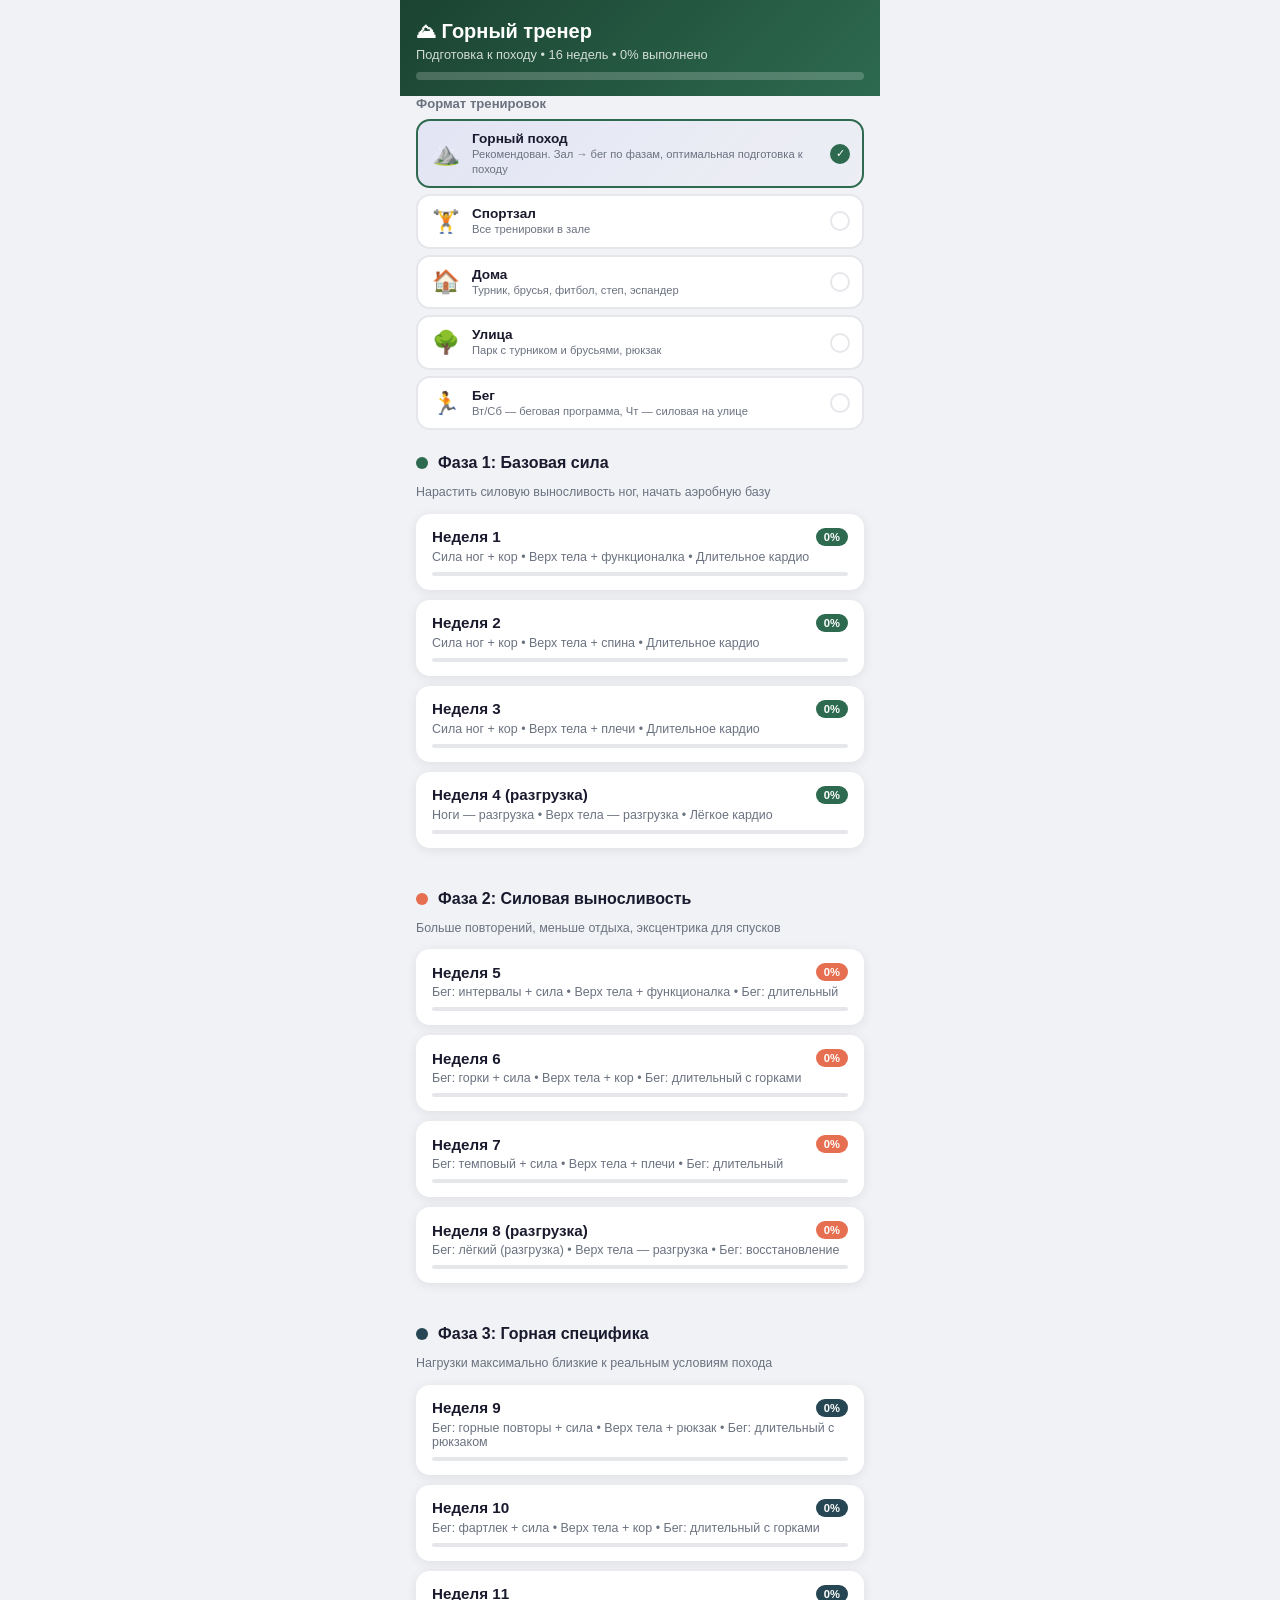
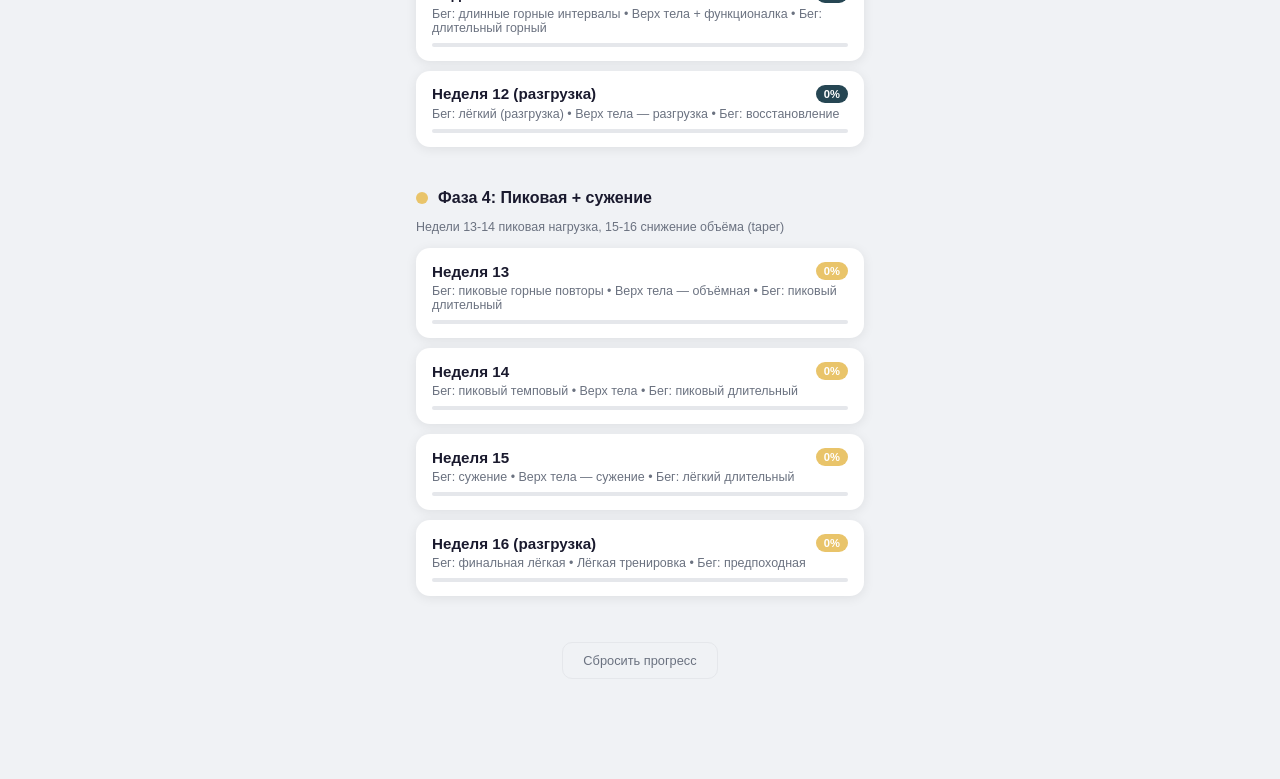
==== commit 8e45f7d8: "feat: 5 профилей тренировок + беговая программа 16 недель - Профили: Горный поход (рекомендован), Сп" ====
--- a/index.html
+++ b/index.html
@@ -121,6 +121,30 @@
 .lightbox-toggle button{background:rgba(255,255,255,.15);border:1px solid rgba(255,255,255,.25);color:#fff;border-radius:10px;padding:10px 20px;font-size:.85rem;cursor:pointer;font-weight:600;transition:background .2s}
 .lightbox-toggle button.active{background:var(--primary);border-color:var(--primary)}
 
+/* Venue selector */
+.venue-wrap{padding:14px 16px 0}
+.venue-label{font-size:.82rem;color:var(--text-muted);margin-bottom:8px;font-weight:600}
+.venue-tabs{display:flex;gap:6px}
+.venue-tab{flex:1;padding:10px 6px 8px;border:2px solid var(--border);border-radius:var(--radius);background:var(--card);font-size:.78rem;font-weight:600;cursor:pointer;text-align:center;transition:all .2s;-webkit-tap-highlight-color:transparent;line-height:1.3}
+.venue-tab.active{border-color:var(--primary);background:var(--primary);color:#fff}
+.venue-tab .venue-icon{font-size:1.2rem;display:block;margin-bottom:2px}
+.venue-equip{font-size:.72rem;color:var(--text-muted);padding:8px 16px 0;line-height:1.4;font-style:italic}
+.venue-badge{display:inline-block;font-size:.68rem;padding:2px 8px;border-radius:10px;font-weight:600;margin-left:8px;vertical-align:middle}
+.venue-override{font-size:.65rem;color:var(--primary-light);margin-top:2px;font-style:italic}
+
+/* Profile selector */
+.profile-wrap{padding:0 16px 8px}
+.profile-label{font-size:.82rem;color:var(--text-muted);margin-bottom:8px;font-weight:600}
+.profile-cards{display:flex;flex-direction:column;gap:6px}
+.profile-card{display:flex;align-items:center;gap:10px;padding:10px 12px;border:2px solid var(--border);border-radius:var(--radius);background:var(--card);cursor:pointer;transition:all .2s;-webkit-tap-highlight-color:transparent}
+.profile-card.active{border-color:var(--primary);background:linear-gradient(135deg,rgba(79,70,229,.08),rgba(79,70,229,.02))}
+.profile-card .pf-icon{font-size:1.4rem;width:32px;text-align:center;flex-shrink:0}
+.profile-card .pf-info{flex:1;min-width:0}
+.profile-card .pf-name{font-size:.85rem;font-weight:700;color:var(--text)}
+.profile-card .pf-desc{font-size:.7rem;color:var(--text-muted);line-height:1.3;margin-top:1px}
+.profile-card .pf-check{width:20px;height:20px;border-radius:50%;border:2px solid var(--border);flex-shrink:0;display:flex;align-items:center;justify-content:center;transition:all .2s}
+.profile-card.active .pf-check{border-color:var(--primary);background:var(--primary);color:#fff;font-size:.7rem}
+
 /* Animations */
 @keyframes fadeIn{from{opacity:0;transform:translateY(8px)}to{opacity:1;transform:none}}
 .fade-in{animation:fadeIn .25s ease}
@@ -1030,18 +1054,25 @@
   weekIdx: 0,
   dayIdx: 0,
   completed: {},
-  openBlocks: {}
+  openBlocks: {},
+  profile: 'hike', // profile id — default recommended
+  venues: {} // per-day overrides: {"w0d0":"home",...}
 };
 
 function loadState() {
   try {
     const s = JSON.parse(localStorage.getItem(STORAGE_KEY));
-    if (s) { state.completed = s.completed || {}; state.weekIdx = s.weekIdx || 0; }
+    if (s) {
+      state.completed = s.completed || {};
+      state.weekIdx = s.weekIdx || 0;
+      state.profile = s.profile || 'hike';
+      state.venues = s.venues || {};
+    }
   } catch(e) {}
 }
 
 function saveState() {
-  localStorage.setItem(STORAGE_KEY, JSON.stringify({ completed: state.completed, weekIdx: state.weekIdx }));
+  localStorage.setItem(STORAGE_KEY, JSON.stringify({ completed: state.completed, weekIdx: state.weekIdx, profile: state.profile, venues: state.venues }));
 }
 
 function exId(w, d, bIdx, eIdx) { return `w${w}d${d}b${bIdx}e${eIdx}`; }
@@ -1055,7 +1086,7 @@
 }
 
 function getDayExCount(wIdx, dIdx) {
-  const day = PROGRAM[wIdx][dIdx];
+  const day = getDayData(wIdx, dIdx);
   let total = 0, done = 0;
   day.blocks.forEach((bl, bi) => {
     bl.exercises.forEach((_, ei) => {
@@ -1154,6 +1185,7 @@
   [/good\s?morning|гуд\s?мор/i, 'Good_Morning'],
   [/жим ног|платформ/i, 'Leg_Press'],
   [/разгибание голен|разгибание ног/i, 'Leg_Extensions'],
+  [/сгибание ног.*фитбол/i, 'Ball_Leg_Curl'],
   [/сгибание голен|сгибание ног/i, 'Seated_Leg_Curl'],
   [/отведение ног/i, 'Thigh_Abductor'],
   [/сведение ног/i, 'Thigh_Adductor'],
@@ -1186,7 +1218,12 @@
   [/французск.*жим|разгибание рук.*головы|skull/i, 'EZ-Bar_Skullcrusher'],
   [/разгибание рук.*блок|трицепс.*блок|tricep.*push/i, 'Triceps_Pushdown_-_Rope_Attachment'],
   [/разгибание.*гантел.*трицепс|разгибание руки.*гантел/i, 'Dumbbell_One-Arm_Triceps_Extension'],
+  [/боков.*планк|side.*plank/i, 'Side_Bridge_-_Hip_Abduction'],
+  [/динамическ.*планк/i, 'Pushups'],
+  [/планк.*протяжк|планк.*полотенц/i, 'Ab_Roller'],
+  [/планк.*рюкзак/i, 'Plank'],
   [/планк/i, 'Plank'],
+  [/скручиван.*фитбол/i, 'Exercise_Ball_Crunch'],
   [/скручиван.*диагон|косы.*скручиван|боков.*скручиван/i, 'Oblique_Crunches_-_On_The_Floor'],
   [/скручиван|ситап|sit.*up|складк/i, 'Crunches'],
   [/обратн.*скручиван/i, 'Reverse_Crunch'],
@@ -1196,6 +1233,7 @@
   [/альпинист|mountain.*climb/i, 'Mountain_Climbers'],
   [/бёрпи|берпи|burpee/i, 'Mountain_Climbers'],
   [/фермерск.*проходк/i, 'Farmers_Walk'],
+  [/гиперэкстензи.*фитбол/i, 'Exercise_Ball_Back_Extension'],
   [/гиперэкстензи|hyperext/i, 'Hyperextensions_Back_Extensions'],
   [/дорожк.*уклон|дорожк/i, 'Walking_Treadmill'],
   [/эллипс/i, 'Elliptical_Trainer'],
@@ -1209,9 +1247,10 @@
   [/взятие.*гир|гир.*на грудь|гир.*на плечо|kettlebell.*clean/i, 'One-Arm_Kettlebell_Clean'],
   [/рывок.*гантел/i, 'One-Arm_Kettlebell_Snatch'],
   [/wall.*ball|волбол/i, 'Backward_Medicine_Ball_Throw'],
-  [/стульчик|wall.*sit/i, 'Bodyweight_Squat'],
+  [/стульчик|wall.*sit/i, 'Wall_Squat'],
   [/полусфер|баланс|стойка.*одной|закрыт.*глаз/i, 'Balance_Board'],
   [/растяжк|растяж|stretch/i, 'All_Fours_Quad_Stretch'],
+  [/скатыван.*фитбол|roll.*out.*фитбол/i, 'Exercise_Ball_Pull-In'],
   [/валик|раскатк|roll|it-band/i, 'Anterior_Tibialis-SMR'],
   [/разминк|суставн/i, 'Arm_Circles'],
   [/рюкзак|ходьб.*рюкзак|прогулк/i, 'Walking_Treadmill'],
@@ -1223,6 +1262,26 @@
   [/ягодичн.*мост|glute.*bridge/i, 'Barbell_Glute_Bridge'],
   [/часик/i, 'Plate_Twist'],
   [/вращени.*бодибар|вращени.*штанг/i, 'Seated_Barbell_Twist'],
+  // Venue substitution exercises
+  [/бег на месте|^лёгкий бег$|^бег$/i, 'Jogging_Treadmill'],
+  [/jumping.*jack/i, 'Rope_Jumping'],
+  [/ходьба.*лестниц/i, 'Walking_Treadmill'],
+  [/ходьба.*гору|поход.*гору/i, 'Walking_Treadmill'],
+  [/приседания с рюкзаком|присед.*рюкзаком/i, 'Bodyweight_Squat'],
+  [/австралийск.*подтягиван/i, 'Pullups'],
+  [/подтягивания на турник/i, 'Pullups'],
+  [/подтягивания обратн.*хват/i, 'Chin-Up'],
+  [/пика.*push|pike.*push|отжимания.*пика/i, 'Pushups'],
+  [/алмазн.*отжимани/i, 'Pushups'],
+  [/тяга.*эспандер.*поясу/i, 'Seated_Cable_Rows'],
+  [/подъёмы рук.*эспандер/i, 'Side_Lateral_Raise'],
+  [/сгибание рук.*эспандер/i, 'Barbell_Curl'],
+  [/разведение рук.*эспандер/i, 'Reverse_Flyes'],
+  [/махи.*рюкзак/i, 'One-Arm_Kettlebell_Clean'],
+  [/обратные отжимания.*стул/i, 'Bench_Dips'],
+  [/подъёмы ног лёжа/i, 'Flat_Bench_Lying_Leg_Raise'],
+  [/чередование лестниц/i, 'Walking_Treadmill'],
+  [/зашагиван.*степ/i, 'Dumbbell_Step_Ups'],
 ];
 
 function getExImgId(name) {
@@ -1282,6 +1341,579 @@
   }
 }
 
+// ============ VENUE SUBSTITUTIONS ============
+const VENUE_LABELS = {gym:'Спортзал',home:'Дома',outdoor:'Улица',run:'Бег'};
+const VENUE_EQUIP = {
+  gym:'',
+  home:'Оборудование: турник, брусья, фитбол, степ, эспандер, рюкзак с весом',
+  outdoor:'Понадобится: турник, брусья, скамья в парке, рюкзак с весом, эспандер',
+  run:'Вт/Сб — беговая программа. Чт — силовая (улица)'
+};
+
+// ============ PROFILES ============
+// Each profile: {id, icon, name, desc, venue(w,d) → venue}
+const PROFILES = [
+  {id:'hike', icon:'⛰️', name:'Горный поход', desc:'Рекомендован. Зал → бег по фазам, оптимальная подготовка к походу',
+    venue:(w,d) => {
+      const phase = Math.floor(w/4);
+      if (phase === 0) return 'gym'; // Phase 1: all gym
+      if (phase === 1) return d === 1 ? 'gym' : 'run'; // Phase 2: Tue/Sat run, Thu gym
+      return d === 1 ? 'outdoor' : 'run'; // Phase 3-4: Tue/Sat run, Thu outdoor
+    }},
+  {id:'gym', icon:'🏋️', name:'Спортзал', desc:'Все тренировки в зале',
+    venue:() => 'gym'},
+  {id:'home', icon:'🏠', name:'Дома', desc:'Турник, брусья, фитбол, степ, эспандер',
+    venue:() => 'home'},
+  {id:'outdoor', icon:'🌳', name:'Улица', desc:'Парк с турником и брусьями, рюкзак',
+    venue:() => 'outdoor'},
+  {id:'run', icon:'🏃', name:'Бег', desc:'Вт/Сб — беговая программа, Чт — силовая на улице',
+    venue:(w,d) => d === 1 ? 'outdoor' : 'run'}
+];
+
+// Helpers: replace kg/watt in params
+const _rk = r => s => {
+  let o = s.replace(/\d+-?\d*\s*кг(\s*(доп\.\s*дисков|противовес))?,?\s*/g, r?r+', ':'');
+  return o.replace(/^,\s*|,\s*$/g,'').replace(/\s*,\s*,\s*/g,', ').trim() || s;
+};
+const _rw = r => s => s.replace(/\d+\s*Ватт,?\s*/g, r?r+', ':'').replace(/,\s*$/,'').trim() || s;
+
+// [regex, homeSub:{n,p?}, outdoorSub:{n,p?}]
+// n = new name, p = params transform function (optional, keeps original if absent)
+const VENUE_SUBS = [
+  // === CARDIO MACHINES ===
+  // Combined exercises (before generic)
+  [/^эллипс\s*\+/i, {n:"Лёгкая ходьба + растяжка"}, {n:"Лёгкая ходьба + растяжка"}],
+  [/^эллипс/i, {n:"Бег на месте"}, {n:"Лёгкий бег"}],
+  [/^аэробайк/i, {n:"Jumping Jacks (прыжки)",p:_rw("")}, {n:"Лёгкий бег",p:_rw("")}],
+  [/^гребля/i, {n:"Бёрпи",p:_rw("")}, {n:"Бег",p:_rw("")}],
+  // Mountain profile sub-steps
+  [/^подъём:.*уклон/i, {n:"Подъём по лестнице"}, {n:"Подъём в гору"}],
+  [/^равнина:/i, {n:"Ходьба по ровному"}, {n:"Ходьба по ровному"}],
+  [/^разминка:.*уклон/i, {n:"Лёгкая ходьба"}, {n:"Лёгкая ходьба"}],
+  // Treadmill with backpack (phases 3-4) — before generic
+  [/дорожк.*рюкзак/i,
+    {n:"Ходьба по лестнице с рюкзаком",p:s=>s.replace(/уклон\s*\d+-?\d*%,?\s*/g,'').replace(/,?\s*\d+-?\d*\s*км\/ч/g,'').replace(/,\s*$/,'').trim()},
+    {n:"Поход в гору с рюкзаком",p:s=>s.replace(/уклон\s*\d+-?\d*%/g,'крутой подъём')}],
+  // Treadmill profile
+  [/дорожк.*горн.*профил/i,
+    {n:"Чередование лестниц: подъём + спуск"},
+    {n:"Поход: чередование подъёмов и равнин"}],
+  // Treadmill generic
+  [/дорожк/i,
+    {n:"Ходьба по лестнице",p:s=>s.replace(/уклон\s*\d+-?\d*%,?\s*/g,'').replace(/,?\s*\d+-?\d*\s*км\/ч/g,'').replace(/,\s*$/,'').trim()},
+    {n:"Ходьба в гору",p:s=>s.replace(/уклон\s*\d+-?\d*%/g,'крутой подъём')}],
+
+  // === LEG MACHINES ===
+  [/жим ногами.*спуск|жим ногами.*медлен/i,
+    {n:"Приседания на одной ноге — медленный спуск",p:_rk("")},
+    {n:"Приседания на одной ноге — медленный спуск",p:_rk("")}],
+  [/жим ногами/i,
+    {n:"Приседания с рюкзаком",p:_rk("рюкзак 15-20 кг")},
+    {n:"Приседания с рюкзаком",p:_rk("рюкзак 15-20 кг")}],
+  [/сгибание голени/i,
+    {n:"Сгибание ног на фитболе лёжа",p:_rk("")},
+    {n:"Сгибание ног лёжа с эспандером",p:_rk("")}],
+  [/разгибание голени/i,
+    {n:"Разгибание ног сидя с эспандером",p:_rk("")},
+    {n:"Зашагивания на скамью",p:_rk("")}],
+  [/гиперэкстензи/i,
+    {n:"Гиперэкстензия на фитболе",p:_rk("")},
+    {n:"Лодочка (супермен)",p:_rk("")}],
+
+  // === SMITH MACHINE ===
+  [/приседания в смите.*спуск/i,
+    {n:"Приседания с рюкзаком — медленный спуск",p:_rk("рюкзак 15 кг")},
+    {n:"Приседания с рюкзаком — медленный спуск",p:_rk("рюкзак 15 кг")}],
+  [/болгарск.*смит/i,
+    {n:"Болгарские приседания",p:s=>s.replace(/\d+\s*кг\s*(доп\.\s*дисков)?,?\s*/,'')},
+    {n:"Болгарские приседания на скамье",p:s=>s.replace(/\d+\s*кг\s*(доп\.\s*дисков)?,?\s*/,'')}],
+  [/приседания в смит/i,
+    {n:"Приседания с рюкзаком",p:_rk("рюкзак 15-20 кг")},
+    {n:"Приседания с рюкзаком",p:_rk("рюкзак 15-20 кг")}],
+
+  // === BARBELL LEGS ===
+  [/румынская тяга на одной ноге.*штанг/i,
+    {n:"Румынская тяга на одной ноге",p:_rk("")},
+    {n:"Румынская тяга на одной ноге",p:_rk("")}],
+  [/румынская тяга со штанг/i,
+    {n:"Румынская тяга с эспандером",p:_rk("тяжёлый эспандер")},
+    {n:"Румынская тяга с рюкзаком",p:_rk("рюкзак 15 кг")}],
+  [/good morning со штанг/i,
+    {n:"Good morning с рюкзаком",p:_rk("рюкзак 10-15 кг")},
+    {n:"Good morning с рюкзаком",p:_rk("рюкзак 10-15 кг")}],
+  [/overhead.*присед/i,
+    {n:"Overhead приседания с рюкзаком",p:_rk("рюкзак 10 кг")},
+    {n:"Overhead приседания с рюкзаком",p:_rk("рюкзак 10 кг")}],
+  [/приседания со штанг/i,
+    {n:"Приседания с рюкзаком",p:_rk("рюкзак 15-20 кг")},
+    {n:"Приседания с рюкзаком",p:_rk("рюкзак 15-20 кг")}],
+  [/становая тяга со штанг|^становая тяга$|^становая$/i,
+    {n:"Становая тяга с эспандером",p:_rk("тяжёлый эспандер")},
+    {n:"Становая тяга с рюкзаком",p:_rk("рюкзак 15-20 кг")}],
+  [/тяга штанги к подбородку/i,
+    {n:"Подъёмы рук с эспандером",p:_rk("средний эспандер")},
+    {n:"Подъёмы рук с эспандером",p:_rk("средний эспандер")}],
+
+  // === BARBELL UPPER BODY ===
+  [/жим штанг.*наклон|жим.*наклон.*штанг/i,
+    {n:"Отжимания, ноги на возвышении",p:_rk("")},
+    {n:"Отжимания, ноги на скамье",p:_rk("")}],
+  [/жим штанг.*леж|жим штанг.*горизонт|жим.*узк.*хват|жим штанги лёжа|жим штанги$/i,
+    {n:"Отжимания от пола",p:_rk("")},
+    {n:"Отжимания от пола",p:_rk("")}],
+  [/армейск.*жим|жим плеч|жим.*сидя.*штанг/i,
+    {n:"Отжимания «пика» (pike push-ups)",p:_rk("")},
+    {n:"Отжимания «пика» (pike push-ups)",p:_rk("")}],
+  [/сгибание рук.*бицепс|бицепс.*штанг|сгибание рук на бицепс/i,
+    {n:"Сгибание рук с эспандером",p:_rk("средний эспандер")},
+    {n:"Подтягивания обратным хватом",p:_rk("")}],
+
+  // === DUMBBELL ===
+  [/жим гантел.*наклон/i,
+    {n:"Отжимания, ноги на возвышении",p:_rk("")},
+    {n:"Отжимания, ноги на скамье",p:_rk("")}],
+  [/жим гантел/i,
+    {n:"Отжимания от пола",p:_rk("")},
+    {n:"Отжимания от пола",p:_rk("")}],
+  [/зашагиван.*гантел/i,
+    {n:"Зашагивания на степ с рюкзаком",p:_rk("рюкзак 10-15 кг")},
+    {n:"Зашагивания с рюкзаком на скамью",p:_rk("рюкзак 10-15 кг")}],
+  [/выпады.*проходка.*гантел/i,
+    {n:"Выпады-проходка с рюкзаком",p:_rk("рюкзак 10-15 кг")},
+    {n:"Выпады-проходка с рюкзаком",p:_rk("рюкзак 10-15 кг")}],
+  [/фронтальн.*присед.*гантел/i,
+    {n:"Приседания с рюкзаком перед собой",p:_rk("рюкзак 15 кг")},
+    {n:"Приседания с рюкзаком перед собой",p:_rk("рюкзак 15 кг")}],
+  [/латеральн.*выпад.*гантел/i,
+    {n:"Латеральные выпады с рюкзаком",p:_rk("рюкзак")},
+    {n:"Латеральные выпады",p:_rk("")}],
+  [/выпады назад.*гантел|выпады назад.*контроль/i,
+    {n:"Выпады назад с рюкзаком",p:_rk("рюкзак 10 кг")},
+    {n:"Выпады назад с рюкзаком",p:_rk("рюкзак 10 кг")}],
+  [/подъёмы на носки.*гантел|подъёмы на носки.*\d+\s*кг/i,
+    {n:"Подъёмы на носки с рюкзаком",p:_rk("рюкзак")},
+    {n:"Подъёмы на носки на ступеньке"}],
+  [/фермерская проходка/i,
+    {n:"Фермерская проходка с канистрами воды",p:_rk("5-10 кг в руке")},
+    {n:"Фермерская проходка с канистрами воды",p:_rk("5-10 кг в руке")}],
+  [/тяга гантел.*наклон|тяга гантел.*лёж/i,
+    {n:"Тяга рюкзака в наклоне",p:_rk("рюкзак 10-15 кг")},
+    {n:"Тяга рюкзака в наклоне",p:_rk("рюкзак 10-15 кг")}],
+  [/пуловер.*гантел/i,
+    {n:"Пуловер с рюкзаком лёжа",p:_rk("рюкзак 8-10 кг")},
+    {n:"Пуловер с рюкзаком лёжа",p:_rk("рюкзак 8-10 кг")}],
+  [/отведени.*рук.*гантел.*наклон/i,
+    {n:"Разведение рук с эспандером в наклоне",p:_rk("лёгкий эспандер")},
+    {n:"Разведение рук с эспандером в наклоне",p:_rk("лёгкий эспандер")}],
+  [/становая.*одной ноге.*гантел|становая на одной ноге.*\d+\s*кг/i,
+    {n:"Становая на одной ноге",p:_rk("")},
+    {n:"Становая на одной ноге",p:_rk("")}],
+  [/болгарск.*спуск|болгарск.*гантел/i,
+    {n:"Болгарские приседания — медленный спуск",p:s=>s.replace(/с гантелями?\s*\d+-?\d*\s*кг,?\s*/,'')},
+    {n:"Болгарские приседания — медленный спуск",p:s=>s.replace(/с гантелями?\s*\d+-?\d*\s*кг,?\s*/,'')}],
+
+  // === CABLE / MACHINE UPPER BODY ===
+  [/подтягиван.*гравитрон|подтягиван.*амортизат/i,
+    {n:"Подтягивания на турнике с резинкой",p:_rk("")},
+    {n:"Подтягивания на турнике с резинкой",p:_rk("")}],
+  [/подтягивания.*прогрессия|подтягивания.*без помощи.*добить/i,
+    {n:"Подтягивания на турнике"},
+    {n:"Подтягивания на турнике"}],
+  [/подтягивания.*без помощи|подтягивания.*к максимуму/i,
+    {n:"Подтягивания на турнике"},
+    {n:"Подтягивания на турнике"}],
+  [/вертикальн.*тяг|тяга.*широк.*хват/i,
+    {n:"Подтягивания на турнике",p:_rk("")},
+    {n:"Подтягивания на турнике",p:_rk("")}],
+  [/горизонтальн.*тяг|тяга.*сидя/i,
+    {n:"Австралийские подтягивания на турнике",p:_rk("")},
+    {n:"Австралийские подтягивания",p:_rk("")}],
+  [/сведение рук.*кроссовер|кроссовер|сведение рук.*вниз/i,
+    {n:"Отжимания узким хватом",p:_rk("")},
+    {n:"Отжимания на брусьях",p:_rk("")}],
+  [/сведение рук.*тренаж/i,
+    {n:"Отжимания с узкой постановкой",p:_rk("")},
+    {n:"Отжимания на брусьях",p:_rk("")}],
+  [/отжимания на брусь|^брусья$/i,
+    {n:"Отжимания на брусьях"},
+    {n:"Отжимания на брусьях"}],
+  [/обратные отжимания.*скамь/i,
+    {n:"Обратные отжимания от стула"},
+    {n:"Обратные отжимания от скамьи"}],
+  [/тяга.*подбородк.*косичк|тяга.*рейдер/i,
+    {n:"Подъёмы рук с эспандером",p:_rk("средний эспандер")},
+    {n:"Подъёмы рук с эспандером",p:_rk("средний эспандер")}],
+  [/французск.*жим/i,
+    {n:"Алмазные отжимания",p:_rk("")},
+    {n:"Алмазные отжимания",p:_rk("")}],
+  [/обратн.*бабочк/i,
+    {n:"Разведение рук с эспандером в наклоне",p:_rk("лёгкий эспандер")},
+    {n:"Разведение рук с эспандером в наклоне",p:_rk("лёгкий эспандер")}],
+
+  // === WEIGHTED CORE ===
+  [/скручиван.*диск|скручиван.*полусфер.*диск/i,
+    {n:"Скручивания на фитболе",p:_rk("")},
+    {n:"Скручивания",p:_rk("")}],
+  [/русский твист.*медбол|русский твист.*\d+\s*кг/i,
+    {n:"Русский твист",p:_rk("")},
+    {n:"Русский твист",p:_rk("")}],
+  [/стульчик.*блин|стульчик.*\d+\s*кг/i,
+    {n:"Стульчик у стены",p:s=>s.replace(/\d+\s*кг.*?(,\s*|$)/,'')},
+    {n:"Стульчик у стены",p:s=>s.replace(/\d+\s*кг.*?(,\s*|$)/,'')}],
+  [/планка.*вес|планка.*\d+\s*кг/i,
+    {n:"Планка с рюкзаком",p:_rk("рюкзак на спине")},
+    {n:"Планка с рюкзаком",p:_rk("рюкзак на спине")}],
+  [/подъёмы ног в висе/i,
+    {n:"Подъёмы ног в висе на турнике"},
+    {n:"Подъёмы ног в висе на турнике"}],
+  [/ролик.*прес|пресс.*ролик|ролик на коленях/i,
+    {n:"Скатывание на фитболе (roll-out)"},
+    {n:"Планка-протяжка (на полотенце)"}],
+
+  // === KETTLEBELLS ===
+  [/взятие.*гир/i,
+    {n:"Махи рюкзаком (имитация гири)",p:_rk("рюкзак 10-15 кг")},
+    {n:"Махи рюкзаком (имитация гири)",p:_rk("рюкзак 10-15 кг")}],
+  [/турецк.*подъём/i,
+    {n:"Турецкие подъёмы с рюкзаком",p:_rk("рюкзак 8-10 кг")},
+    {n:"Турецкие подъёмы с рюкзаком",p:_rk("рюкзак 8-10 кг")}],
+];
+
+function getExForVenue(ex, venue) {
+  if (venue === 'gym') return ex;
+  for (const [rx, homeSub, outdoorSub] of VENUE_SUBS) {
+    if (rx.test(ex.name)) {
+      const s = venue === 'home' ? homeSub : outdoorSub;
+      if (!s) return ex;
+      let params = s.p ? s.p(ex.params) : ex.params;
+      return { name: s.n, params: params, notes: ex.notes };
+    }
+  }
+  return ex;
+}
+
+function dayVenueKey(w, d) { return `w${w}d${d}`; }
+function getProfileVenue(w, d) {
+  const p = PROFILES.find(p => p.id === state.profile);
+  return p ? p.venue(w, d) : 'gym';
+}
+function getDayVenue(w, d) { return state.venues[dayVenueKey(w, d)] || getProfileVenue(w, d); }
+function isDayOverridden(w, d) { return !!state.venues[dayVenueKey(w, d)]; }
+function setDayVenue(w, d, v) {
+  const profileDefault = getProfileVenue(w, d);
+  if (v === profileDefault) delete state.venues[dayVenueKey(w, d)];
+  else state.venues[dayVenueKey(w, d)] = v;
+  saveState();
+  render();
+}
+function setProfile(id) {
+  state.profile = id;
+  state.venues = {}; // reset per-day overrides
+  saveState();
+  render();
+}
+
+// ============ RUN PROGRAM (Tue=0, Sat=2 overrides) ============
+// Thursday (d=1) falls back to outdoor substitutions
+const RUN_PROGRAM = [
+  // Week 1
+  {0:{focus:"Бег: интервалы + ОФП",blocks:[
+    b("warmup","Разминка",1,0,[e("Лёгкий бег","5 мин"),e("Суставная разминка","3 мин, ноги и корпус")]),
+    b("circuit","Беговые интервалы",1,0,[
+      e("Бег / ходьба","25 мин: 2 мин бег, 1 мин ходьба","Дорожка: 1% уклон, 8-9 км/ч; Улица: лёгкий темп")
+    ]),
+    b("circuit","Силовая ОФП",2,60,[
+      e("Выпады","12 на ногу"),e("Отжимания","12-15"),e("Планка","30 сек")
+    ]),
+    b("cooldown","Заминка",1,0,[e("Растяжка","10 мин, акцент на ноги")])
+  ]},2:{focus:"Бег: длительный",blocks:[
+    b("warmup","Разминка",1,0,[e("Ходьба","5 мин")]),
+    b("circuit","Длительный бег",1,0,[
+      e("Бег / ходьба","30 мин: 3 мин бег, 1 мин ходьба","Дорожка: 1% уклон; Улица: ровная поверхность")
+    ]),
+    b("cooldown","Заминка",1,0,[e("Растяжка","10 мин")])
+  ]}},
+  // Week 2
+  {0:{focus:"Бег: горки + ОФП",blocks:[
+    b("warmup","Разминка",1,0,[e("Лёгкий бег","5 мин"),e("Суставная разминка","3 мин")]),
+    b("circuit","Бег в подъём",6,60,[
+      e("Бег в подъём","1 мин","Дорожка: 6-8% уклон, 7 км/ч; Улица: крутая горка"),
+      e("Трусца вниз","1.5 мин восстановление")
+    ]),
+    b("circuit","Силовая ОФП",2,60,[
+      e("Приседания","15"),e("Берпи","8"),e("Скалолаз","20")
+    ]),
+    b("cooldown","Заминка",1,0,[e("Растяжка","10 мин")])
+  ]},2:{focus:"Бег: длительный",blocks:[
+    b("warmup","Разминка",1,0,[e("Ходьба","5 мин")]),
+    b("circuit","Длительный бег",1,0,[
+      e("Бег / ходьба","35 мин: 4 мин бег, 1 мин ходьба","Дорожка: 1% уклон; Улица: ровная поверхность")
+    ]),
+    b("cooldown","Заминка",1,0,[e("Растяжка","10 мин")])
+  ]}},
+  // Week 3
+  {0:{focus:"Бег: темповый + ОФП",blocks:[
+    b("warmup","Разминка",1,0,[e("Лёгкий бег","5 мин"),e("Беговая СБУ","5 мин: захлёст, высокое бедро, приставной шаг")]),
+    b("circuit","Темповый бег",1,0,[
+      e("Бег в темпе","20 мин непрерывно","Дорожка: 1% уклон, 8.5-9.5 км/ч; Улица: средний темп, разговорный порог")
+    ]),
+    b("circuit","Силовая ОФП",3,60,[
+      e("Зашагивания на возвышение","10 на ногу"),e("Отжимания с хлопком","10"),e("Русский твист","20")
+    ]),
+    b("cooldown","Заминка",1,0,[e("Растяжка","10 мин")])
+  ]},2:{focus:"Бег: длительный",blocks:[
+    b("warmup","Разминка",1,0,[e("Ходьба","5 мин")]),
+    b("circuit","Длительный бег",1,0,[
+      e("Непрерывный бег","40 мин, лёгкий темп","Дорожка: 1% уклон, 7.5-8.5 км/ч; Улица: комфортный темп")
+    ]),
+    b("cooldown","Заминка",1,0,[e("Растяжка","10 мин")])
+  ]}},
+  // Week 4 (deload)
+  {0:{focus:"Бег: лёгкий (разгрузка)",blocks:[
+    b("warmup","Разминка",1,0,[e("Ходьба","5 мин")]),
+    b("circuit","Лёгкий бег",1,0,[
+      e("Лёгкий бег","20 мин, очень комфортный темп","Дорожка: 0-1% уклон; Улица: без горок")
+    ]),
+    b("circuit","Лёгкая ОФП",1,0,[
+      e("Выпады","10 на ногу"),e("Планка","30 сек"),e("Растяжка ног","5 мин")
+    ]),
+    b("cooldown","Заминка",1,0,[e("Растяжка","10 мин")])
+  ]},2:{focus:"Бег: восстановление",blocks:[
+    b("warmup","Разминка",1,0,[e("Ходьба","5 мин")]),
+    b("circuit","Восстановительный бег",1,0,[
+      e("Лёгкий бег / ходьба","25 мин","Очень лёгкий темп, пульс до 130")
+    ]),
+    b("cooldown","Заминка",1,0,[e("Растяжка","15 мин")])
+  ]}},
+  // Week 5
+  {0:{focus:"Бег: интервалы + сила",blocks:[
+    b("warmup","Разминка",1,0,[e("Лёгкий бег","5 мин"),e("Беговая СБУ","5 мин")]),
+    b("circuit","Интервалы",8,0,[
+      e("Быстрый бег","1 мин","Дорожка: 1% уклон, 10-11 км/ч; Улица: быстрый темп"),
+      e("Трусца","1.5 мин восстановление")
+    ]),
+    b("circuit","Силовая ОФП",3,60,[
+      e("Приседания с выпрыгиванием","12"),e("Выпады назад","10 на ногу"),e("Планка боковая","20 сек на сторону")
+    ]),
+    b("cooldown","Заминка",1,0,[e("Растяжка","10 мин")])
+  ]},2:{focus:"Бег: длительный",blocks:[
+    b("warmup","Разминка",1,0,[e("Ходьба","5 мин")]),
+    b("circuit","Длительный бег",1,0,[
+      e("Непрерывный бег","45 мин, лёгкий темп","Улица: по возможности с небольшими горками")
+    ]),
+    b("cooldown","Заминка",1,0,[e("Растяжка","10 мин")])
+  ]}},
+  // Week 6
+  {0:{focus:"Бег: горки + сила",blocks:[
+    b("warmup","Разминка",1,0,[e("Лёгкий бег","5 мин"),e("Суставная разминка","3 мин")]),
+    b("circuit","Горные интервалы",8,60,[
+      e("Бег в подъём","1.5 мин","Дорожка: 8-10% уклон, 7 км/ч; Улица: крутая горка"),
+      e("Трусца вниз","2 мин восстановление")
+    ]),
+    b("circuit","Силовая ОФП",3,60,[
+      e("Болгарские приседания","10 на ногу"),e("Отжимания на брусьях","10-12"),e("Подъёмы ног в висе","12")
+    ]),
+    b("cooldown","Заминка",1,0,[e("Растяжка","10 мин")])
+  ]},2:{focus:"Бег: длительный с горками",blocks:[
+    b("warmup","Разминка",1,0,[e("Ходьба","5 мин")]),
+    b("circuit","Длительный бег с рельефом",1,0,[
+      e("Бег с перепадами","50 мин","Дорожка: чередование 0-5% уклона каждые 5 мин; Улица: холмистый маршрут")
+    ]),
+    b("cooldown","Заминка",1,0,[e("Растяжка","10 мин")])
+  ]}},
+  // Week 7
+  {0:{focus:"Бег: темповый + сила",blocks:[
+    b("warmup","Разминка",1,0,[e("Лёгкий бег","5 мин"),e("Беговая СБУ","5 мин")]),
+    b("circuit","Темповый бег",1,0,[
+      e("Бег в темпе","25 мин","Дорожка: 1% уклон, 9-10 км/ч; Улица: ровный средний темп")
+    ]),
+    b("circuit","Силовая ОФП",3,60,[
+      e("Зашагивания на возвышение с рюкзаком","10 на ногу, рюкзак 5-8 кг"),
+      e("Берпи","10"),e("Скалолаз","20")
+    ]),
+    b("cooldown","Заминка",1,0,[e("Растяжка","10 мин")])
+  ]},2:{focus:"Бег: длительный",blocks:[
+    b("warmup","Разминка",1,0,[e("Ходьба","5 мин")]),
+    b("circuit","Длительный бег",1,0,[
+      e("Непрерывный бег","55 мин, лёгкий темп","Улица: включить 2-3 подъёма в маршрут")
+    ]),
+    b("cooldown","Заминка",1,0,[e("Растяжка","10 мин")])
+  ]}},
+  // Week 8 (deload)
+  {0:{focus:"Бег: лёгкий (разгрузка)",blocks:[
+    b("warmup","Разминка",1,0,[e("Ходьба","5 мин")]),
+    b("circuit","Лёгкий бег",1,0,[
+      e("Лёгкий бег","25 мин, очень комфортный темп")
+    ]),
+    b("circuit","Лёгкая ОФП",1,0,[
+      e("Выпады","10 на ногу"),e("Планка","40 сек"),e("Растяжка ног","5 мин")
+    ]),
+    b("cooldown","Заминка",1,0,[e("Растяжка","10 мин")])
+  ]},2:{focus:"Бег: восстановление",blocks:[
+    b("warmup","Разминка",1,0,[e("Ходьба","5 мин")]),
+    b("circuit","Восстановительный бег",1,0,[
+      e("Лёгкий бег / ходьба","30 мин","Пульс до 130")
+    ]),
+    b("cooldown","Заминка",1,0,[e("Растяжка","15 мин")])
+  ]}},
+  // Week 9
+  {0:{focus:"Бег: горные повторы + сила",blocks:[
+    b("warmup","Разминка",1,0,[e("Лёгкий бег","5 мин"),e("Беговая СБУ","5 мин")]),
+    b("circuit","Горные повторы",10,60,[
+      e("Бег в крутой подъём","1 мин","Дорожка: 10-12% уклон, 6.5 км/ч; Улица: максимально крутая горка"),
+      e("Трусца вниз","2 мин")
+    ]),
+    b("circuit","Силовая ОФП",3,60,[
+      e("Приседания с рюкзаком","12, рюкзак 10 кг"),e("Отжимания","15"),e("Подъёмы ног в висе","15")
+    ]),
+    b("cooldown","Заминка",1,0,[e("Растяжка","10 мин")])
+  ]},2:{focus:"Бег: длительный с рюкзаком",blocks:[
+    b("warmup","Разминка",1,0,[e("Ходьба","5 мин")]),
+    b("circuit","Длительный бег с рюкзаком",1,0,[
+      e("Бег с рюкзаком","50 мин, рюкзак 5 кг","Лёгкий темп, привыкание к весу")
+    ]),
+    b("cooldown","Заминка",1,0,[e("Растяжка","10 мин")])
+  ]}},
+  // Week 10
+  {0:{focus:"Бег: фартлек + сила",blocks:[
+    b("warmup","Разминка",1,0,[e("Лёгкий бег","5 мин"),e("Суставная разминка","3 мин")]),
+    b("circuit","Фартлек",1,0,[
+      e("Фартлек","30 мин: чередование темпа по ощущениям","Быстро 2-3 мин → легко 1-2 мин, циклами")
+    ]),
+    b("circuit","Силовая ОФП",3,60,[
+      e("Зашагивания с рюкзаком","10 на ногу, рюкзак 10 кг"),e("Берпи","10"),e("Русский твист","25")
+    ]),
+    b("cooldown","Заминка",1,0,[e("Растяжка","10 мин")])
+  ]},2:{focus:"Бег: длительный с горками",blocks:[
+    b("warmup","Разминка",1,0,[e("Ходьба","5 мин")]),
+    b("circuit","Длительный бег с рельефом",1,0,[
+      e("Бег с рюкзаком и горками","55 мин, рюкзак 5-8 кг","Дорожка: 0-8% каждые 5 мин; Улица: холмистый маршрут")
+    ]),
+    b("cooldown","Заминка",1,0,[e("Растяжка","10 мин")])
+  ]}},
+  // Week 11
+  {0:{focus:"Бег: длинные горные интервалы",blocks:[
+    b("warmup","Разминка",1,0,[e("Лёгкий бег","5 мин"),e("Беговая СБУ","5 мин")]),
+    b("circuit","Длинные горные интервалы",6,90,[
+      e("Бег в подъём","2.5 мин","Дорожка: 10-12% уклон, 6-7 км/ч; Улица: длинный подъём"),
+      e("Трусца вниз","2.5 мин")
+    ]),
+    b("circuit","Силовая ОФП",3,60,[
+      e("Болгарские приседания с рюкзаком","10 на ногу, рюкзак 8 кг"),
+      e("Отжимания на брусьях","12"),e("Планка с рюкзаком","30 сек")
+    ]),
+    b("cooldown","Заминка",1,0,[e("Растяжка","10 мин")])
+  ]},2:{focus:"Бег: длительный горный",blocks:[
+    b("warmup","Разминка",1,0,[e("Ходьба","5 мин")]),
+    b("circuit","Длительный горный бег",1,0,[
+      e("Бег с рюкзаком в горах","60 мин, рюкзак 8 кг","Дорожка: горный профиль 0-12%; Улица: максимально холмистый маршрут")
+    ]),
+    b("cooldown","Заминка",1,0,[e("Растяжка","10 мин")])
+  ]}},
+  // Week 12 (deload)
+  {0:{focus:"Бег: лёгкий (разгрузка)",blocks:[
+    b("warmup","Разминка",1,0,[e("Ходьба","5 мин")]),
+    b("circuit","Лёгкий бег",1,0,[
+      e("Лёгкий бег","25 мин, комфортный темп")
+    ]),
+    b("circuit","Лёгкая ОФП",1,0,[
+      e("Выпады","10 на ногу"),e("Планка","40 сек"),e("Растяжка ног","5 мин")
+    ]),
+    b("cooldown","Заминка",1,0,[e("Растяжка","10 мин")])
+  ]},2:{focus:"Бег: восстановление",blocks:[
+    b("warmup","Разминка",1,0,[e("Ходьба","5 мин")]),
+    b("circuit","Восстановительный бег",1,0,[
+      e("Лёгкий бег / ходьба","35 мин","Пульс до 130")
+    ]),
+    b("cooldown","Заминка",1,0,[e("Растяжка","15 мин")])
+  ]}},
+  // Week 13 (peak)
+  {0:{focus:"Бег: пиковые горные повторы",blocks:[
+    b("warmup","Разминка",1,0,[e("Лёгкий бег","5 мин"),e("Беговая СБУ","5 мин")]),
+    b("circuit","Горные повторы (пик)",12,60,[
+      e("Бег в крутой подъём","1.5 мин","Дорожка: 12-15% уклон, 6 км/ч; Улица: максимально крутая горка"),
+      e("Трусца вниз","2 мин")
+    ]),
+    b("circuit","Силовая ОФП",3,60,[
+      e("Приседания с рюкзаком","15, рюкзак 12 кг"),e("Берпи","12"),e("Подъёмы ног в висе","15")
+    ]),
+    b("cooldown","Заминка",1,0,[e("Растяжка","10 мин")])
+  ]},2:{focus:"Бег: пиковый длительный",blocks:[
+    b("warmup","Разминка",1,0,[e("Ходьба","5 мин")]),
+    b("circuit","Пиковый длительный бег",1,0,[
+      e("Бег с рюкзаком в горах","70 мин, рюкзак 10 кг","Дорожка: горный профиль; Улица: имитация похода")
+    ]),
+    b("cooldown","Заминка",1,0,[e("Растяжка","15 мин")])
+  ]}},
+  // Week 14 (peak)
+  {0:{focus:"Бег: пиковый темповый",blocks:[
+    b("warmup","Разминка",1,0,[e("Лёгкий бег","5 мин"),e("Беговая СБУ","5 мин")]),
+    b("circuit","Темповый горный бег",1,0,[
+      e("Бег в темпе с горками","35 мин","Дорожка: чередование 0% и 8-10% каждые 3 мин; Улица: холмистый маршрут, средний темп")
+    ]),
+    b("circuit","Силовая ОФП",3,60,[
+      e("Зашагивания с рюкзаком","12 на ногу, рюкзак 10 кг"),e("Отжимания","15"),e("Планка","45 сек")
+    ]),
+    b("cooldown","Заминка",1,0,[e("Растяжка","10 мин")])
+  ]},2:{focus:"Бег: пиковый длительный",blocks:[
+    b("warmup","Разминка",1,0,[e("Ходьба","5 мин")]),
+    b("circuit","Пиковый горный бег",1,0,[
+      e("Бег-поход с рюкзаком","80 мин, рюкзак 10-12 кг","Улица: полная имитация похода с подъёмами; Дорожка: горный профиль")
+    ]),
+    b("cooldown","Заминка",1,0,[e("Растяжка","15 мин")])
+  ]}},
+  // Week 15 (taper)
+  {0:{focus:"Бег: сужение",blocks:[
+    b("warmup","Разминка",1,0,[e("Лёгкий бег","5 мин")]),
+    b("circuit","Лёгкие интервалы",5,60,[
+      e("Бег в подъём","1 мин","Дорожка: 8% уклон; Улица: умеренная горка"),
+      e("Трусца","2 мин")
+    ]),
+    b("circuit","Лёгкая ОФП",1,0,[
+      e("Выпады","10 на ногу"),e("Планка","30 сек")
+    ]),
+    b("cooldown","Заминка",1,0,[e("Растяжка","15 мин")])
+  ]},2:{focus:"Бег: лёгкий длительный",blocks:[
+    b("warmup","Разминка",1,0,[e("Ходьба","5 мин")]),
+    b("circuit","Лёгкий длительный бег",1,0,[
+      e("Лёгкий бег","45 мин, комфортный темп","Без горок, без рюкзака")
+    ]),
+    b("cooldown","Заминка",1,0,[e("Растяжка","15 мин")])
+  ]}},
+  // Week 16 (taper)
+  {0:{focus:"Бег: финальная лёгкая",blocks:[
+    b("warmup","Разминка",1,0,[e("Ходьба","5 мин")]),
+    b("circuit","Лёгкий бег",1,0,[
+      e("Лёгкий бег","20 мин, минимальный темп")
+    ]),
+    b("circuit","Мобильность",1,0,[
+      e("Растяжка всего тела","15 мин")
+    ]),
+    b("cooldown","Заминка",1,0,[e("Раскатка на валике","10 мин")])
+  ]},2:{focus:"Бег: предпоходная",blocks:[
+    b("warmup","Разминка",1,0,[e("Ходьба","5 мин")]),
+    b("circuit","Финальный лёгкий бег",1,0,[
+      e("Лёгкий бег / ходьба","30 мин","Просто поддержать тонус перед походом")
+    ]),
+    b("cooldown","Заминка",1,0,[e("Растяжка","15 мин")])
+  ]}}
+];
+
+// getDayData: returns {day, isOverride} — for "run" venue, Tue/Sat use RUN_PROGRAM
+function getDayData(w, d) {
+  const venue = getDayVenue(w, d);
+  if (venue === 'run' && RUN_PROGRAM[w] && RUN_PROGRAM[w][d]) {
+    const rp = RUN_PROGRAM[w][d];
+    return {
+      day: PROGRAM[w][d].day,
+      focus: rp.focus,
+      blocks: rp.blocks,
+      isOverride: true
+    };
+  }
+  return { ...PROGRAM[w][d], isOverride: false };
+}
+
 // ============ RENDER ============
 const app = document.getElementById('app');
 
@@ -1309,6 +1941,21 @@
       <h1>&#9968; Горный тренер</h1>
       <div class="header-sub">Подготовка к походу &bull; 16 недель &bull; ${pct}% выполнено</div>
       <div class="progress-bar-wrap"><div class="progress-bar-fill" style="width:${pct}%"></div></div>
+    </div>
+    <div class="profile-wrap">
+      <div class="profile-label">Формат тренировок</div>
+      <div class="profile-cards">
+        ${PROFILES.map(p => `
+          <div class="profile-card ${state.profile===p.id?'active':''}" onclick="setProfile('${p.id}')">
+            <div class="pf-icon">${p.icon}</div>
+            <div class="pf-info">
+              <div class="pf-name">${p.name}</div>
+              <div class="pf-desc">${p.desc}</div>
+            </div>
+            <div class="pf-check">${state.profile===p.id?'✓':''}</div>
+          </div>
+        `).join('')}
+      </div>
     </div>
   `;
 
@@ -1333,7 +1980,7 @@
               <div class="card-title">Неделя ${w+1}${isDeload ? ' (разгрузка)' : ''}</div>
               <div class="card-badge" style="background:${phase.color}">${wpct}%</div>
             </div>
-            <div class="card-meta">${PROGRAM[w].map(d => d.focus).join(' &bull; ')}</div>
+            <div class="card-meta">${PROGRAM[w].map((_,di) => getDayData(w,di).focus).join(' &bull; ')}</div>
             <div class="card-progress"><div class="card-progress-fill" style="width:${wpct}%;background:${phase.color}"></div></div>
           </div>
         </div>
@@ -1370,15 +2017,17 @@
     <div class="day-cards">
   `;
 
-  PROGRAM[w].forEach((day, di) => {
+  PROGRAM[w].forEach((_, di) => {
+    const day = getDayData(w, di);
     const dc = getDayExCount(w, di);
     const dpct = dc.total ? Math.round(dc.done / dc.total * 100) : 0;
     const isDone = dpct === 100;
+    const venueIcon = {gym:'',home:'&#127968;',outdoor:'&#127794;',run:'&#127939;'}[getDayVenue(w,di)] || '';
     html += `
       <div class="day-card fade-in" onclick="navigate('day',${w},${di})">
         <div class="day-card-header">
           <div>
-            <div class="day-card-day">${DAYS_FULL[di]}</div>
+            <div class="day-card-day">${DAYS_FULL[di]}${venueIcon?`<span class="venue-badge" style="background:var(--primary-light);color:#fff">${venueIcon}</span>`:''}</div>
             <div class="day-card-focus">${day.focus}</div>
           </div>
           <div class="day-card-status" style="background:${isDone?'var(--success)':'var(--border)'};color:${isDone?'#fff':'var(--text-muted)'}">
@@ -1400,7 +2049,8 @@
 function renderDay() {
   const w = state.weekIdx;
   const d = state.dayIdx;
-  const day = PROGRAM[w][d];
+  const day = getDayData(w, d);
+  const venue = getDayVenue(w, d);
   const phase = PHASES[getPhase(w)];
   const dc = getDayExCount(w, d);
   const dpct = dc.total ? Math.round(dc.done / dc.total * 100) : 0;
@@ -1420,6 +2070,17 @@
       <div class="day-title">${day.focus}</div>
       <div class="day-focus-tag" style="background:${phase.color}20;color:${phase.color}">Фаза ${getPhase(w)+1}: ${phase.name}</div>
     </div>
+    <div class="venue-wrap">
+      <div class="venue-label">Место тренировки</div>
+      <div class="venue-tabs">
+        <div class="venue-tab ${venue==='gym'?'active':''}" onclick="setDayVenue(${w},${d},'gym')"><span class="venue-icon">&#127947;&#65039;</span>Зал</div>
+        <div class="venue-tab ${venue==='home'?'active':''}" onclick="setDayVenue(${w},${d},'home')"><span class="venue-icon">&#127968;</span>Дома</div>
+        <div class="venue-tab ${venue==='outdoor'?'active':''}" onclick="setDayVenue(${w},${d},'outdoor')"><span class="venue-icon">&#127794;</span>Улица</div>
+        <div class="venue-tab ${venue==='run'?'active':''}" onclick="setDayVenue(${w},${d},'run')"><span class="venue-icon">&#127939;</span>Бег</div>
+      </div>
+      ${VENUE_EQUIP[venue] ? '<div class="venue-equip">'+VENUE_EQUIP[venue]+'</div>' : ''}
+      ${isDayOverridden(w,d) ? '<div class="venue-override">Переопределено для этого дня. Профиль: '+PROFILES.find(p=>p.id===state.profile).name+'</div>' : ''}
+    </div>
   `;
 
   day.blocks.forEach((block, bi) => {
@@ -1443,16 +2104,18 @@
     `;
 
     block.exercises.forEach((ex, ei) => {
+      const effectiveVenue = day.isOverride ? 'gym' : (venue === 'run' ? 'outdoor' : venue);
+      const vex = day.isOverride ? ex : getExForVenue(ex, effectiveVenue);
       const eid = exId(w, d, bi, ei);
       const done = isExDone(eid);
       html += `
         <div class="exercise ${done?'done':''}">
           <div class="ex-check ${done?'checked':''}" onclick="toggleExercise('${eid}')"></div>
-          <div class="ex-img">${getExImgHtml(ex.name)}</div>
+          <div class="ex-img">${getExImgHtml(vex.name)}</div>
           <div class="ex-body">
-            <div class="ex-name">${ex.name}</div>
-            ${ex.params ? `<div class="ex-params">${ex.params}</div>` : ''}
-            ${ex.notes ? `<div class="ex-notes">${ex.notes}</div>` : ''}
+            <div class="ex-name">${vex.name}</div>
+            ${vex.params ? `<div class="ex-params">${vex.params}</div>` : ''}
+            ${vex.notes ? `<div class="ex-notes">${vex.notes}</div>` : ''}
             ${block.rest > 0 ? `<button class="ex-rest-btn" onclick="startTimer(${block.rest},'${typeLabel}: отдых')">&#9202; Отдых ${block.rest >= 60 ? Math.floor(block.rest/60)+' мин' : block.rest+' сек'}</button>` : ''}
           </div>
         </div>
@@ -1495,7 +2158,7 @@
 }
 
 function toggleAllDay(wIdx, dIdx) {
-  const day = PROGRAM[wIdx][dIdx];
+  const day = getDayData(wIdx, dIdx);
   const dc = getDayExCount(wIdx, dIdx);
   const allDone = dc.done === dc.total;
   day.blocks.forEach((bl, bi) => {
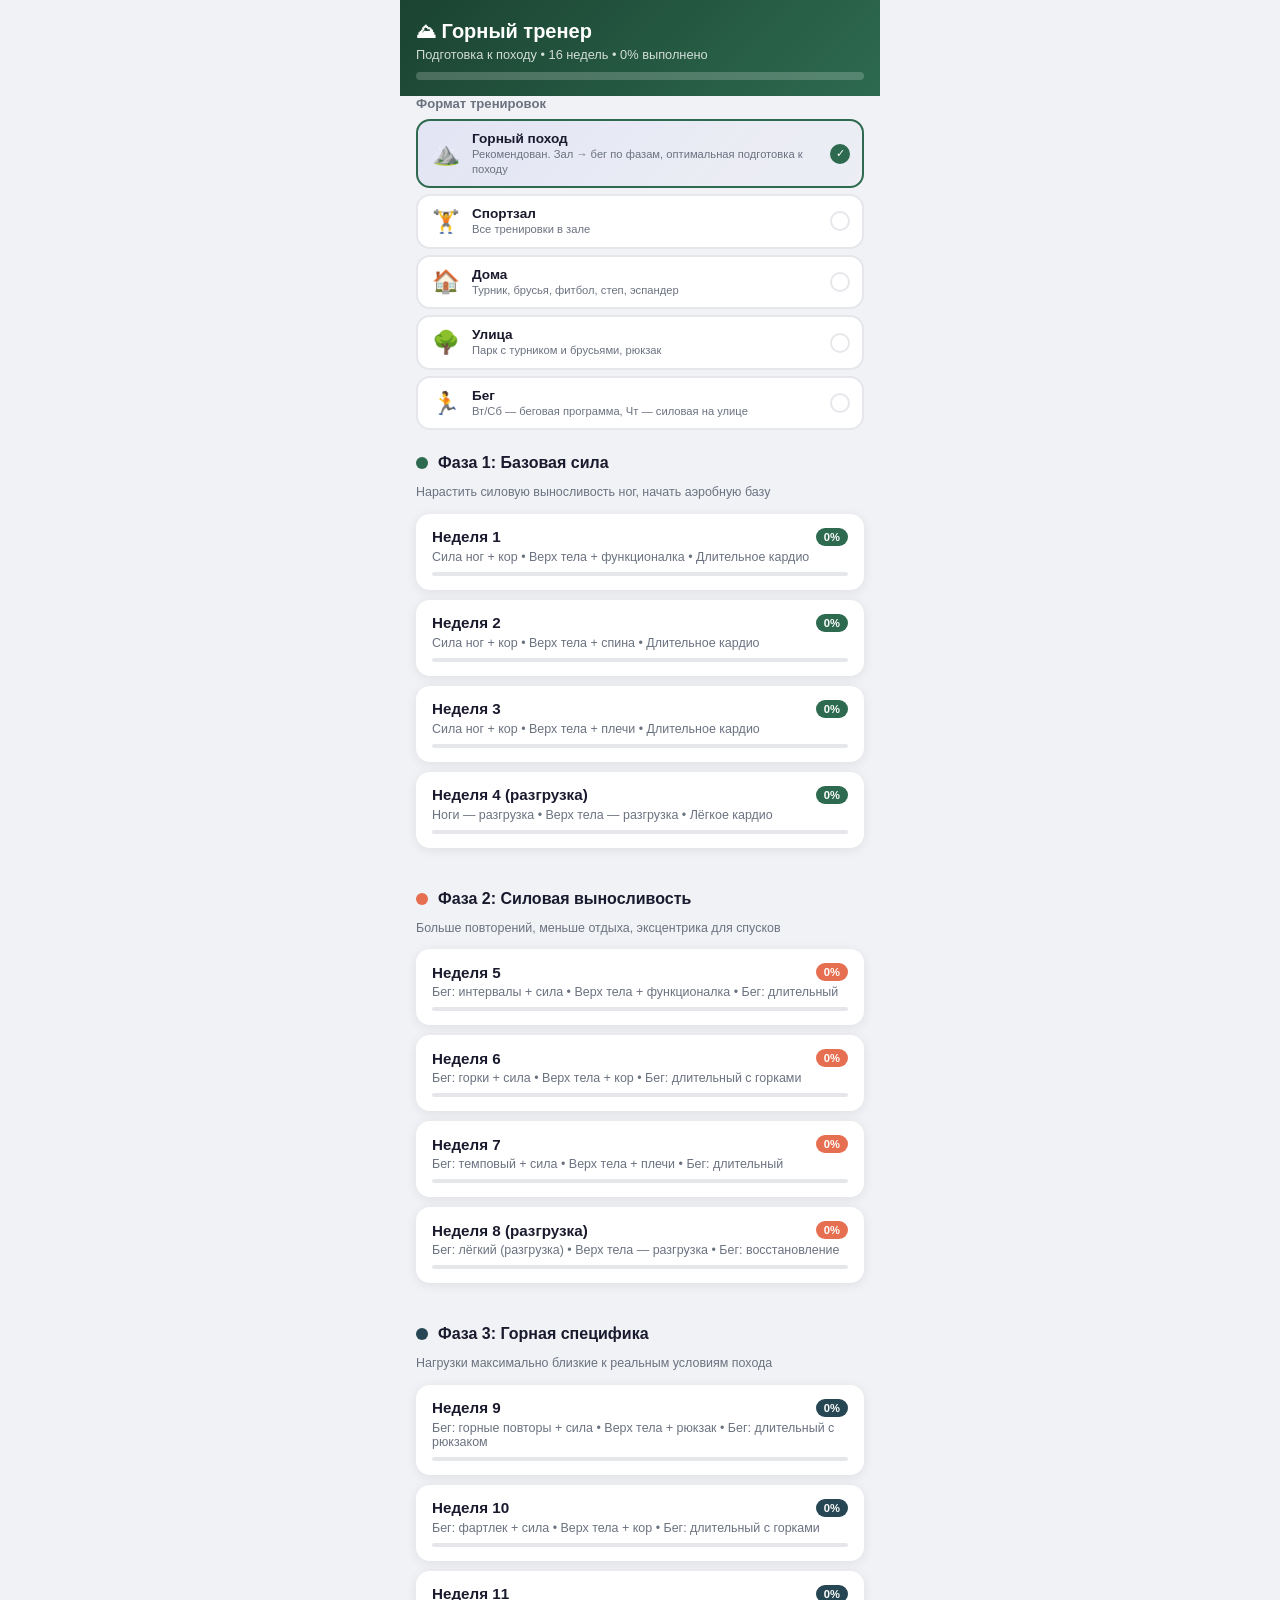
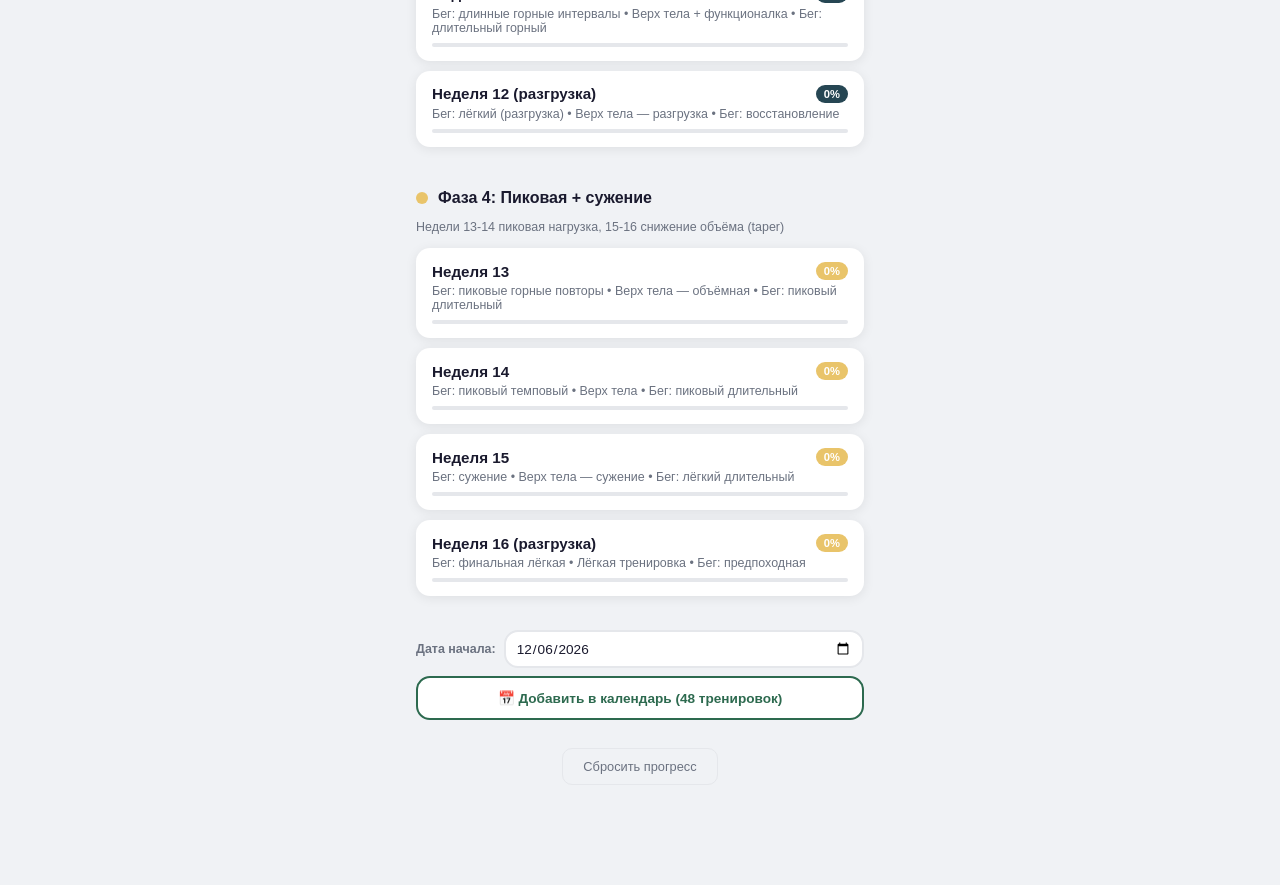
==== commit fac0e9e5: "feat: экспорт расписания в календарь (.ics) - Кнопка "Добавить в календарь" на главном экране - Выбо" ====
--- a/index.html
+++ b/index.html
@@ -108,6 +108,14 @@
 /* Reset btn */
 .reset-wrap{padding:20px 16px;text-align:center}
 .reset-btn{background:none;border:1px solid var(--border);color:var(--text-muted);border-radius:10px;padding:10px 20px;font-size:.8rem;cursor:pointer}
+
+/* Calendar export */
+.cal-wrap{padding:0 16px 8px}
+.cal-btn{width:100%;padding:12px;border:2px solid var(--primary);border-radius:var(--radius);background:var(--card);color:var(--primary);font-size:.85rem;font-weight:700;cursor:pointer;display:flex;align-items:center;justify-content:center;gap:8px;-webkit-tap-highlight-color:transparent;transition:all .2s}
+.cal-btn:active{background:var(--primary);color:#fff}
+.cal-date-row{display:flex;align-items:center;gap:8px;margin-top:8px}
+.cal-date-row label{font-size:.78rem;color:var(--text-muted);font-weight:600;white-space:nowrap}
+.cal-date-row input{flex:1;padding:8px 10px;border:2px solid var(--border);border-radius:var(--radius);font-size:.85rem;background:var(--card);color:var(--text);font-family:inherit}
 
 /* Lightbox */
 .lightbox{position:fixed;inset:0;z-index:300;background:rgba(0,0,0,.92);display:none;flex-direction:column;align-items:center;justify-content:center;-webkit-tap-highlight-color:transparent}
@@ -1989,6 +1997,15 @@
     html += `</div>`;
   }
 
+  html += `
+    <div class="cal-wrap">
+      <div class="cal-date-row">
+        <label for="calStart">Дата начала:</label>
+        <input type="date" id="calStart" value="${new Date().toISOString().slice(0,10)}">
+      </div>
+      <button class="cal-btn" onclick="exportCalendar()" style="margin-top:8px">&#128197; Добавить в календарь (48 тренировок)</button>
+    </div>
+  `;
   html += `<div class="reset-wrap"><button class="reset-btn" onclick="resetProgress()">Сбросить прогресс</button></div>`;
   app.innerHTML = html;
 }
@@ -2180,6 +2197,65 @@
   }
 }
 
+// ============ CALENDAR EXPORT ============
+function exportCalendar() {
+  const input = document.getElementById('calStart');
+  if (!input || !input.value) { alert('Выберите дату начала тренировок'); return; }
+
+  const startDate = new Date(input.value + 'T00:00:00');
+  // Find the nearest Tuesday (day 2) on or after the selected date
+  const dow = startDate.getDay(); // 0=Sun
+  const daysToTue = (2 - dow + 7) % 7;
+  const firstTue = new Date(startDate);
+  firstTue.setDate(firstTue.getDate() + daysToTue);
+
+  const DAY_OFFSETS = [0, 2, 4]; // Tue=0, Thu=+2, Sat=+4
+  const HOURS = ['18:00','18:00','10:00']; // default times: Tue 18, Thu 18, Sat 10
+  const DURATIONS = [90, 90, 90]; // minutes
+
+  function icsDate(d, time) {
+    const [h, m] = time.split(':').map(Number);
+    const dt = new Date(d);
+    dt.setHours(h, m, 0, 0);
+    return dt.toISOString().replace(/[-:]/g,'').replace(/\.\d{3}/,'');
+  }
+
+  function icsDateEnd(d, time, dur) {
+    const [h, m] = time.split(':').map(Number);
+    const dt = new Date(d);
+    dt.setHours(h, m + dur, 0, 0);
+    return dt.toISOString().replace(/[-:]/g,'').replace(/\.\d{3}/,'');
+  }
+
+  let events = '';
+  const uid = () => Math.random().toString(36).slice(2) + Date.now().toString(36);
+
+  for (let w = 0; w < 16; w++) {
+    for (let di = 0; di < 3; di++) {
+      const day = getDayData(w, di);
+      const eventDate = new Date(firstTue);
+      eventDate.setDate(firstTue.getDate() + w * 7 + DAY_OFFSETS[di]);
+
+      const venue = getDayVenue(w, di);
+      const vLabel = VENUE_LABELS[venue] || '';
+      const summary = `Тренировка: ${day.focus}`;
+      const desc = `Неделя ${w+1}, ${['Вт','Чт','Сб'][di]}\\n${vLabel}\\n\\nБлоки:\\n${day.blocks.map(bl => '- ' + bl.name + ' (' + bl.exercises.length + ' упр.)').join('\\n')}`;
+
+      events += `BEGIN:VEVENT\r\nUID:${uid()}@hiking-trainer\r\nDTSTAMP:${icsDate(new Date(),'00:00')}\r\nDTSTART:${icsDate(eventDate, HOURS[di])}\r\nDTEND:${icsDateEnd(eventDate, HOURS[di], DURATIONS[di])}\r\nSUMMARY:${summary}\r\nDESCRIPTION:${desc}\r\nBEGIN:VALARM\r\nTRIGGER:-PT1H\r\nACTION:DISPLAY\r\nDESCRIPTION:Тренировка через 1 час\r\nEND:VALARM\r\nBEGIN:VALARM\r\nTRIGGER:-PT15M\r\nACTION:DISPLAY\r\nDESCRIPTION:Тренировка через 15 минут\r\nEND:VALARM\r\nEND:VEVENT\r\n`;
+    }
+  }
+
+  const ics = `BEGIN:VCALENDAR\r\nVERSION:2.0\r\nPRODID:-//Hiking Trainer//RU\r\nCALSCALE:GREGORIAN\r\nMETHOD:PUBLISH\r\nX-WR-CALNAME:Горный тренер\r\n${events}END:VCALENDAR`;
+
+  const blob = new Blob([ics], { type: 'text/calendar;charset=utf-8' });
+  const url = URL.createObjectURL(blob);
+  const a = document.createElement('a');
+  a.href = url;
+  a.download = 'hiking-trainer.ics';
+  a.click();
+  URL.revokeObjectURL(url);
+}
+
 // ============ BACK BUTTON ============
 window.addEventListener('popstate', () => {
   if (state.screen === 'day') navigate('week', state.weekIdx);
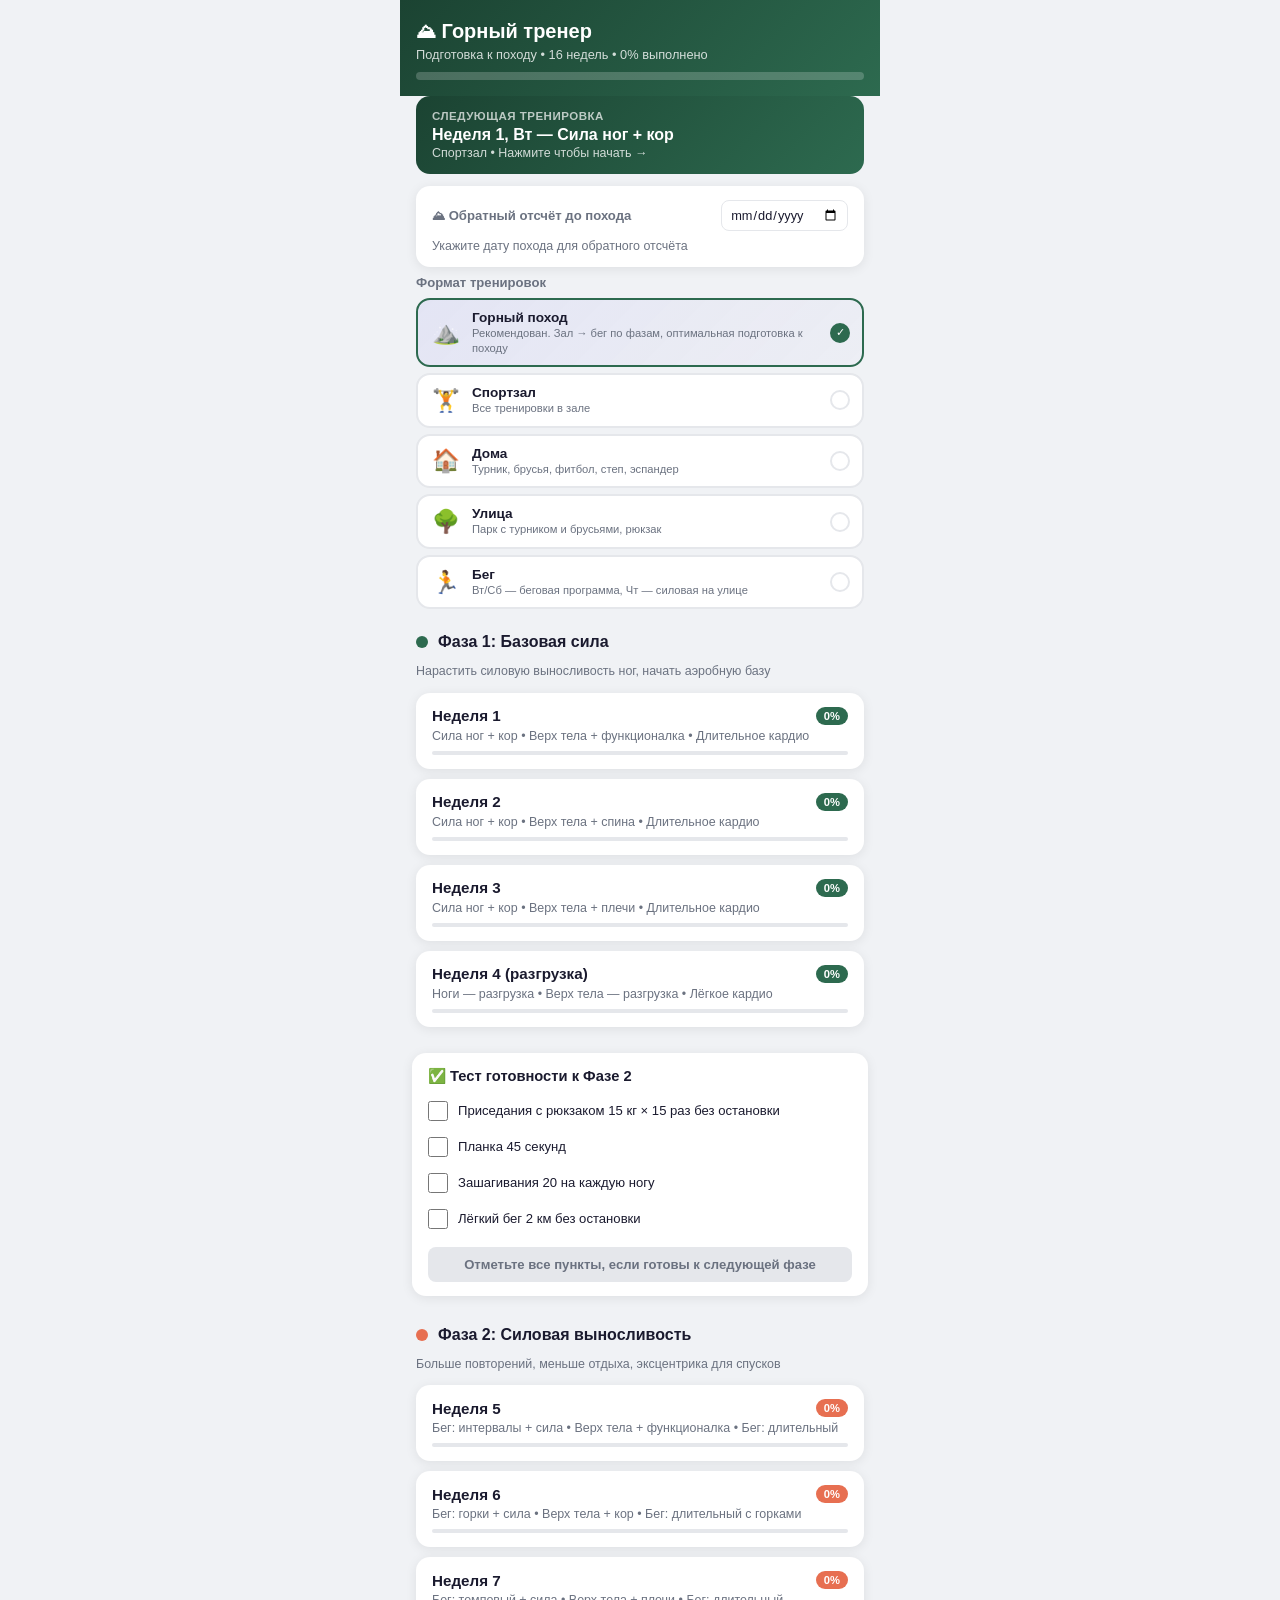
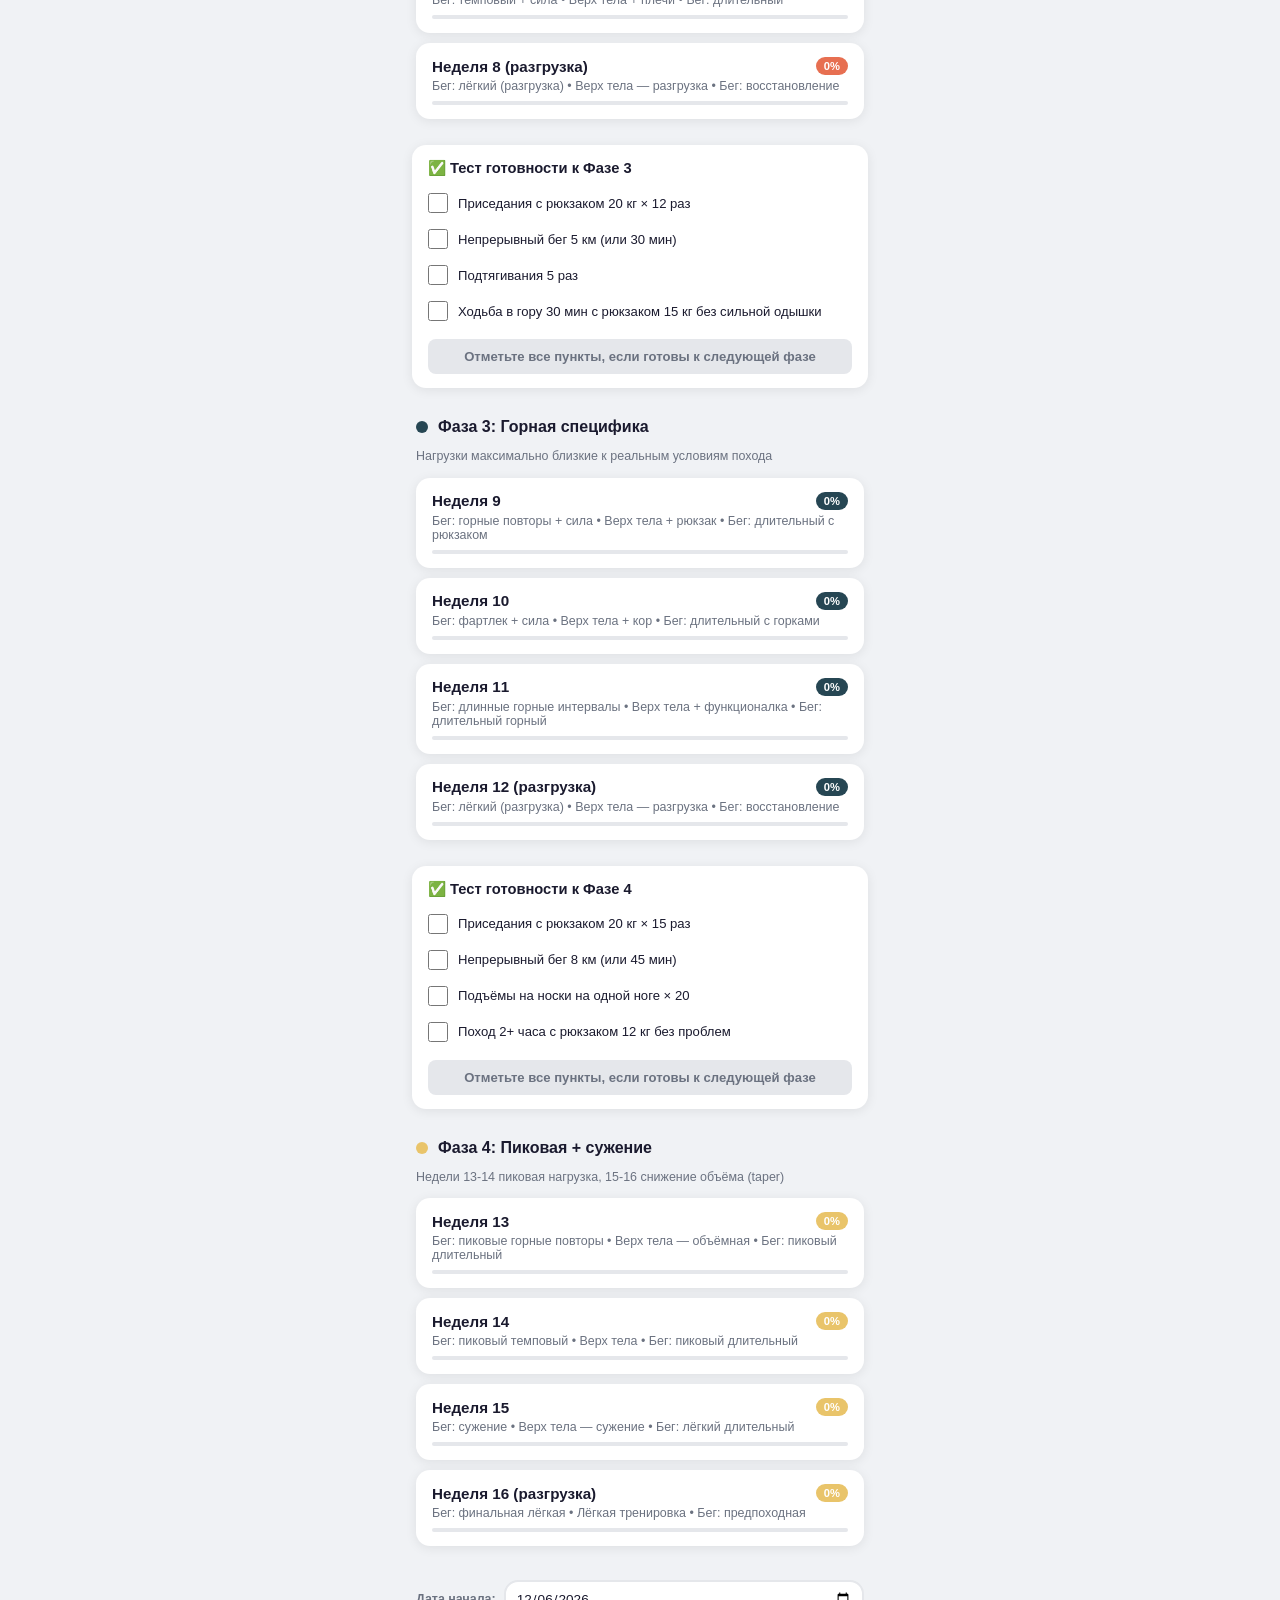
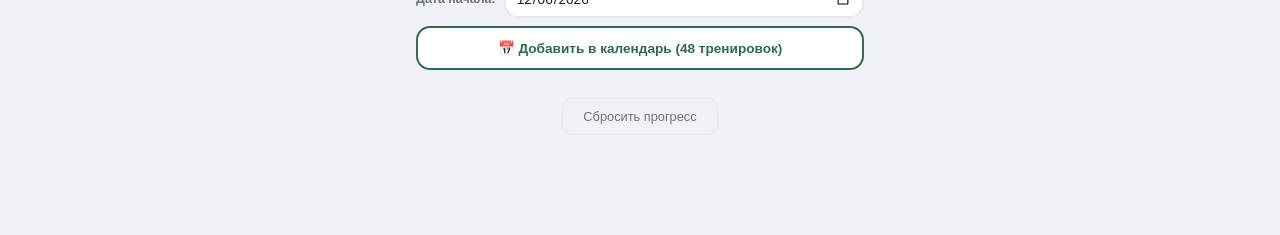
==== commit 7d889bd8: "feat: 10 улучшений UX — тёмная тема, виджеты, таймеры, заметки - Тёмная тема (авто по prefers-color-" ====
--- a/index.html
+++ b/index.html
@@ -3,7 +3,8 @@
 <head>
 <meta charset="UTF-8">
 <meta name="viewport" content="width=device-width, initial-scale=1.0, user-scalable=no">
-<meta name="theme-color" content="#1b4332">
+<meta name="theme-color" content="#1b4332" media="(prefers-color-scheme: light)">
+<meta name="theme-color" content="#0f1117" media="(prefers-color-scheme: dark)">
 <meta name="apple-mobile-web-app-capable" content="yes">
 <meta name="apple-mobile-web-app-status-bar-style" content="black-translucent">
 <meta name="apple-mobile-web-app-title" content="Горный тренер">
@@ -19,6 +20,12 @@
   --phase1:#2d6a4f;--phase2:#e76f51;--phase3:#264653;--phase4:#e9c46a;
   --radius:14px;--shadow:0 2px 12px rgba(0,0,0,.08);
 }
+@media(prefers-color-scheme:dark){:root{
+  --primary:#40916c;--primary-light:#52b788;--primary-dark:#1b4332;
+  --bg:#0f1117;--card:#1a1c25;--text:#e2e4e9;--text-muted:#8b8fa3;
+  --border:#2a2d3a;--success:#52b788;--danger:#f4845f;
+  --shadow:0 2px 12px rgba(0,0,0,.3);
+}}
 html{font-size:16px}
 body{font-family:-apple-system,BlinkMacSystemFont,'Segoe UI',Roboto,sans-serif;background:var(--bg);color:var(--text);min-height:100dvh;padding-bottom:env(safe-area-inset-bottom)}
 #app{max-width:480px;margin:0 auto;padding:0 0 80px}
@@ -77,7 +84,7 @@
 .block-content.open{max-height:2000px}
 .exercise{display:flex;align-items:flex-start;gap:12px;padding:10px 16px;border-top:1px solid var(--border)}
 .exercise.done{opacity:.5}
-.ex-check{width:28px;height:28px;border-radius:8px;border:2px solid var(--border);background:#fff;flex-shrink:0;cursor:pointer;display:flex;align-items:center;justify-content:center;transition:all .2s;margin-top:2px;-webkit-tap-highlight-color:transparent}
+.ex-check{width:28px;height:28px;border-radius:8px;border:2px solid var(--border);background:var(--card);flex-shrink:0;cursor:pointer;display:flex;align-items:center;justify-content:center;transition:all .2s;margin-top:2px;-webkit-tap-highlight-color:transparent}
 .ex-check.checked{background:var(--success);border-color:var(--success)}
 .ex-check.checked::after{content:'✓';color:#fff;font-size:.9rem;font-weight:700}
 .ex-img{width:56px;height:56px;border-radius:10px;background:var(--bg);flex-shrink:0;overflow:hidden;position:relative;cursor:pointer;-webkit-tap-highlight-color:transparent}
@@ -152,6 +159,47 @@
 .profile-card .pf-desc{font-size:.7rem;color:var(--text-muted);line-height:1.3;margin-top:1px}
 .profile-card .pf-check{width:20px;height:20px;border-radius:50%;border:2px solid var(--border);flex-shrink:0;display:flex;align-items:center;justify-content:center;transition:all .2s}
 .profile-card.active .pf-check{border-color:var(--primary);background:var(--primary);color:#fff;font-size:.7rem}
+
+/* Next training widget */
+.next-train{margin:0 16px 12px;padding:14px 16px;background:linear-gradient(135deg,var(--primary-dark),var(--primary));border-radius:var(--radius);color:#fff;cursor:pointer;-webkit-tap-highlight-color:transparent;transition:transform .15s}
+.next-train:active{transform:scale(.98)}
+.next-train-label{font-size:.72rem;opacity:.7;text-transform:uppercase;letter-spacing:.5px;font-weight:600}
+.next-train-title{font-size:1rem;font-weight:700;margin-top:4px}
+.next-train-sub{font-size:.78rem;opacity:.8;margin-top:2px}
+
+/* Hike countdown */
+.countdown-wrap{padding:0 16px 8px}
+.countdown-card{background:var(--card);border-radius:var(--radius);box-shadow:var(--shadow);padding:14px 16px}
+.countdown-top{display:flex;align-items:center;justify-content:space-between}
+.countdown-label{font-size:.82rem;font-weight:600;color:var(--text-muted)}
+.countdown-date input{padding:6px 8px;border:1px solid var(--border);border-radius:8px;font-size:.8rem;background:var(--card);color:var(--text);font-family:inherit}
+.countdown-num{font-size:2rem;font-weight:800;color:var(--primary);margin-top:8px}
+.countdown-detail{font-size:.78rem;color:var(--text-muted);margin-top:2px}
+
+/* Streak */
+.streak-badge{display:inline-flex;align-items:center;gap:4px;font-size:.78rem;font-weight:700;color:var(--danger);margin-left:8px}
+
+/* Training notes */
+.notes-wrap{padding:8px 12px 0}
+.notes-area{width:100%;min-height:60px;padding:10px;border:2px solid var(--border);border-radius:var(--radius);font-size:.82rem;font-family:inherit;background:var(--card);color:var(--text);resize:vertical;line-height:1.4}
+.notes-area::placeholder{color:var(--text-muted)}
+.notes-label{font-size:.78rem;color:var(--text-muted);font-weight:600;margin-bottom:6px}
+
+/* History */
+.history-item{font-size:.78rem;color:var(--text-muted);padding:4px 0;display:flex;justify-content:space-between}
+.history-wrap{padding:8px 16px}
+.history-title{font-size:.82rem;font-weight:600;color:var(--text-muted);margin-bottom:6px}
+
+/* Readiness test */
+.test-wrap{margin:0 12px 14px;background:var(--card);border-radius:var(--radius);box-shadow:var(--shadow);overflow:hidden;padding:14px 16px}
+.test-title{font-size:.92rem;font-weight:700;margin-bottom:8px}
+.test-item{display:flex;align-items:center;gap:10px;padding:8px 0;font-size:.82rem}
+.test-item input[type=checkbox]{width:20px;height:20px;accent-color:var(--success)}
+.test-result{font-size:.82rem;font-weight:600;margin-top:10px;padding:10px;border-radius:8px;text-align:center}
+
+/* Week skip */
+.skip-wrap{padding:0 16px 12px}
+.skip-btn{background:none;border:1px solid var(--border);color:var(--text-muted);border-radius:10px;padding:8px 14px;font-size:.78rem;cursor:pointer;font-weight:600}
 
 /* Animations */
 @keyframes fadeIn{from{opacity:0;transform:translateY(8px)}to{opacity:1;transform:none}}
@@ -1058,29 +1106,30 @@
 // ============ STATE ============
 const STORAGE_KEY = 'hiking-trainer-v1';
 let state = {
-  screen: 'program', // program | week | day
-  weekIdx: 0,
-  dayIdx: 0,
-  completed: {},
+  screen: 'program', weekIdx: 0, dayIdx: 0,
+  completed: {},   // {"w0d0b0e0": true, ...}
   openBlocks: {},
-  profile: 'hike', // profile id — default recommended
-  venues: {} // per-day overrides: {"w0d0":"home",...}
+  profile: 'hike',
+  venues: {},      // per-day overrides
+  hikeDate: '',    // ISO date string for countdown
+  notes: {},       // {"w0d0": "text", ...}
+  history: {},     // {"w0d0": {date: "2026-03-15", startMs: 123, endMs: 456}, ...}
+  weekOffset: 0    // number of weeks shifted (for skip)
 };
+
+const PERSIST_KEYS = ['completed','weekIdx','profile','venues','hikeDate','notes','history','weekOffset'];
 
 function loadState() {
   try {
     const s = JSON.parse(localStorage.getItem(STORAGE_KEY));
-    if (s) {
-      state.completed = s.completed || {};
-      state.weekIdx = s.weekIdx || 0;
-      state.profile = s.profile || 'hike';
-      state.venues = s.venues || {};
-    }
+    if (s) { PERSIST_KEYS.forEach(k => { if (s[k] != null) state[k] = s[k]; }); }
   } catch(e) {}
 }
 
 function saveState() {
-  localStorage.setItem(STORAGE_KEY, JSON.stringify({ completed: state.completed, weekIdx: state.weekIdx, profile: state.profile, venues: state.venues }));
+  const o = {};
+  PERSIST_KEYS.forEach(k => o[k] = state[k]);
+  localStorage.setItem(STORAGE_KEY, JSON.stringify(o));
 }
 
 function exId(w, d, bIdx, eIdx) { return `w${w}d${d}b${bIdx}e${eIdx}`; }
@@ -1090,6 +1139,17 @@
 function toggleEx(id) {
   if (state.completed[id]) delete state.completed[id];
   else state.completed[id] = true;
+  // Track history timing
+  const m = id.match(/w(\d+)d(\d+)/);
+  if (m) {
+    const hk = `w${m[1]}d${m[2]}`;
+    if (!state.history[hk]) state.history[hk] = {};
+    const h = state.history[hk];
+    const now = Date.now();
+    if (!h.startMs) h.startMs = now;
+    h.endMs = now;
+    h.date = new Date().toISOString().slice(0,10);
+  }
   saveState();
 }
 
@@ -1124,6 +1184,85 @@
 }
 
 function getPhase(wIdx) { return Math.floor(wIdx / 4); }
+
+// Next incomplete training
+function getNextTraining() {
+  for (let w = 0; w < 16; w++) {
+    for (let d = 0; d < 3; d++) {
+      const dc = getDayExCount(w, d);
+      if (dc.done < dc.total) return { w, d };
+    }
+  }
+  return null;
+}
+
+// Streak: count consecutive completed days (backwards from latest completed)
+function getStreak() {
+  let streak = 0;
+  for (let w = 0; w < 16; w++) {
+    for (let d = 0; d < 3; d++) {
+      const dc = getDayExCount(w, d);
+      if (dc.done === dc.total && dc.total > 0) streak++;
+      else return streak;
+    }
+  }
+  return streak;
+}
+
+// Hike countdown
+function getHikeCountdown() {
+  if (!state.hikeDate) return null;
+  const diff = Math.ceil((new Date(state.hikeDate + 'T00:00:00') - new Date()) / 86400000);
+  return diff;
+}
+
+function setHikeDate(v) {
+  state.hikeDate = v;
+  saveState();
+  render();
+}
+
+// Notes
+function saveDayNotes(w, d) {
+  const ta = document.getElementById('dayNotes');
+  if (!ta) return;
+  const key = `w${w}d${d}`;
+  if (ta.value.trim()) state.notes[key] = ta.value.trim();
+  else delete state.notes[key];
+  saveState();
+}
+
+// Week skip
+function skipWeek() {
+  if (confirm('Пропустить текущую неделю? Программа сдвинется на 1 неделю.')) {
+    state.weekOffset = (state.weekOffset || 0) + 1;
+    saveState();
+    render();
+  }
+}
+
+// Readiness test per phase
+const READINESS_TESTS = [
+  null, // Phase 1 — no test before it
+  [ // Before Phase 2
+    'Приседания с рюкзаком 15 кг × 15 раз без остановки',
+    'Планка 45 секунд',
+    'Зашагивания 20 на каждую ногу',
+    'Лёгкий бег 2 км без остановки'
+  ],
+  [ // Before Phase 3
+    'Приседания с рюкзаком 20 кг × 12 раз',
+    'Непрерывный бег 5 км (или 30 мин)',
+    'Подтягивания 5 раз',
+    'Ходьба в гору 30 мин с рюкзаком 15 кг без сильной одышки'
+  ],
+  [ // Before Phase 4
+    'Приседания с рюкзаком 20 кг × 15 раз',
+    'Непрерывный бег 8 км (или 45 мин)',
+    'Подъёмы на носки на одной ноге × 20',
+    'Поход 2+ часа с рюкзаком 12 кг без проблем'
+  ]
+];
 
 // ============ TIMER ============
 let timerInterval = null;
@@ -1306,7 +1445,7 @@
   const url0 = IMG_BASE + id + '/0.jpg';
   const url1 = IMG_BASE + id + '/1.jpg';
   const safeName = name.replace(/'/g, "\\'");
-  return `<img src="${url0}" alt="" loading="lazy" data-img0="${url0}" data-img1="${url1}" onerror="this.style.display='none'" onclick="openLightbox(this,'${safeName}')">`;
+  return `<img src="${url0}" alt="" loading="lazy" data-img0="${url0}" data-img1="${url1}" data-frame="0" onerror="this.style.display='none'" onclick="openLightbox(this,'${safeName}')">`;
 }
 
 // Lightbox
@@ -1947,9 +2086,43 @@
   let html = `
     <div class="header">
       <h1>&#9968; Горный тренер</h1>
-      <div class="header-sub">Подготовка к походу &bull; 16 недель &bull; ${pct}% выполнено</div>
+      <div class="header-sub">Подготовка к походу &bull; 16 недель &bull; ${pct}% выполнено${getStreak()>=2?`<span class="streak-badge">&#128293; ${getStreak()} подряд</span>`:''}</div>
       <div class="progress-bar-wrap"><div class="progress-bar-fill" style="width:${pct}%"></div></div>
     </div>
+  `;
+
+  // Next training widget
+  const nt = getNextTraining();
+  if (nt) {
+    const ntDay = getDayData(nt.w, nt.d);
+    const DAYS_S = ['Вт','Чт','Сб'];
+    html += `
+      <div class="next-train fade-in" onclick="navigate('day',${nt.w},${nt.d})">
+        <div class="next-train-label">Следующая тренировка</div>
+        <div class="next-train-title">Неделя ${nt.w+1}, ${DAYS_S[nt.d]} &mdash; ${ntDay.focus}</div>
+        <div class="next-train-sub">${VENUE_LABELS[getDayVenue(nt.w,nt.d)]} &bull; Нажмите чтобы начать &rarr;</div>
+      </div>
+    `;
+  }
+
+  // Hike countdown
+  const hikeDays = getHikeCountdown();
+  html += `
+    <div class="countdown-wrap">
+      <div class="countdown-card">
+        <div class="countdown-top">
+          <div class="countdown-label">&#9968; Обратный отсчёт до похода</div>
+          <div class="countdown-date"><input type="date" value="${state.hikeDate||''}" onchange="setHikeDate(this.value)"></div>
+        </div>
+        ${hikeDays !== null ? `
+          <div class="countdown-num">${hikeDays > 0 ? hikeDays : (hikeDays === 0 ? '&#127881;' : Math.abs(hikeDays))} ${hikeDays > 0 ? (hikeDays===1?'день':hikeDays<5?'дня':'дней') : (hikeDays===0?'Сегодня поход!':'дней назад')}</div>
+          ${nt && hikeDays > 0 ? `<div class="countdown-detail">Осталось тренировок: ~${Math.min(hikeDays > 0 ? Math.floor(hikeDays/7)*3+Math.min(hikeDays%7,3) : 0, 48 - tp.done)}</div>` : ''}
+        ` : '<div class="countdown-detail" style="margin-top:8px">Укажите дату похода для обратного отсчёта</div>'}
+      </div>
+    </div>
+  `;
+
+  html += `
     <div class="profile-wrap">
       <div class="profile-label">Формат тренировок</div>
       <div class="profile-cards">
@@ -1969,6 +2142,16 @@
 
   for (let p = 0; p < 4; p++) {
     const phase = PHASES[p];
+    // Readiness test before phase
+    if (READINESS_TESTS[p]) {
+      html += `
+        <div class="test-wrap fade-in">
+          <div class="test-title">&#9989; Тест готовности к Фазе ${p+1}</div>
+          ${READINESS_TESTS[p].map((t,i) => `<div class="test-item"><input type="checkbox" id="rt${p}_${i}"><label for="rt${p}_${i}">${t}</label></div>`).join('')}
+          <div class="test-result" style="background:var(--border);color:var(--text-muted)">Отметьте все пункты, если готовы к следующей фазе</div>
+        </div>
+      `;
+    }
     html += `
       <div class="phase-section fade-in">
         <div class="phase-header">
@@ -2060,6 +2243,16 @@
   });
 
   html += `</div>`;
+  // Week history summary
+  const weekHists = [0,1,2].map(di => state.history[`w${w}d${di}`]).filter(Boolean);
+  if (weekHists.length > 0) {
+    html += `<div class="history-wrap"><div class="history-title">Выполнено на этой неделе</div>`;
+    weekHists.forEach(h => {
+      const dur = h.endMs && h.startMs ? Math.round((h.endMs - h.startMs) / 60000) : 0;
+      html += `<div class="history-item"><span>${h.date || '—'}</span>${dur > 0 ? `<span>~${dur} мин</span>` : '<span></span>'}</div>`;
+    });
+    html += `</div>`;
+  }
   app.innerHTML = html;
 }
 
@@ -2125,6 +2318,9 @@
       const vex = day.isOverride ? ex : getExForVenue(ex, effectiveVenue);
       const eid = exId(w, d, bi, ei);
       const done = isExDone(eid);
+      // Detect timed exercises
+      const timeMatch = vex.params.match(/^(\d+)\s*(мин|сек)/);
+      const exTimerSec = timeMatch ? (timeMatch[2]==='мин' ? parseInt(timeMatch[1])*60 : parseInt(timeMatch[1])) : 0;
       html += `
         <div class="exercise ${done?'done':''}">
           <div class="ex-check ${done?'checked':''}" onclick="toggleExercise('${eid}')"></div>
@@ -2133,7 +2329,10 @@
             <div class="ex-name">${vex.name}</div>
             ${vex.params ? `<div class="ex-params">${vex.params}</div>` : ''}
             ${vex.notes ? `<div class="ex-notes">${vex.notes}</div>` : ''}
-            ${block.rest > 0 ? `<button class="ex-rest-btn" onclick="startTimer(${block.rest},'${typeLabel}: отдых')">&#9202; Отдых ${block.rest >= 60 ? Math.floor(block.rest/60)+' мин' : block.rest+' сек'}</button>` : ''}
+            <div style="display:flex;gap:6px;flex-wrap:wrap">
+              ${exTimerSec > 0 ? `<button class="ex-rest-btn" style="background:var(--success)" onclick="startTimer(${exTimerSec},'${vex.name.replace(/'/g,"\\'")}')">&#9654; ${timeMatch[1]} ${timeMatch[2]}</button>` : ''}
+              ${block.rest > 0 ? `<button class="ex-rest-btn" onclick="startTimer(${block.rest},'${typeLabel}: отдых')">&#9202; Отдых ${block.rest >= 60 ? Math.floor(block.rest/60)+' мин' : block.rest+' сек'}</button>` : ''}
+            </div>
           </div>
         </div>
       `;
@@ -2149,6 +2348,28 @@
       </button>
     </div>
   `;
+
+  // Notes
+  const noteKey = `w${w}d${d}`;
+  html += `
+    <div class="notes-wrap">
+      <div class="notes-label">Заметки (вес, пульс, самочувствие)</div>
+      <textarea class="notes-area" id="dayNotes" placeholder="Запишите свои наблюдения..." onblur="saveDayNotes(${w},${d})">${state.notes[noteKey]||''}</textarea>
+    </div>
+  `;
+
+  // History
+  const hist = state.history[noteKey];
+  if (hist && hist.date) {
+    const dur = hist.endMs && hist.startMs ? Math.round((hist.endMs - hist.startMs) / 60000) : 0;
+    html += `
+      <div class="history-wrap">
+        <div class="history-title">История</div>
+        <div class="history-item"><span>Дата</span><span>${hist.date}</span></div>
+        ${dur > 0 ? `<div class="history-item"><span>Длительность</span><span>~${dur} мин</span></div>` : ''}
+      </div>
+    `;
+  }
 
   // day navigation
   html += `
@@ -2275,6 +2496,15 @@
 loadState();
 render();
 
+// Mini-animation: toggle exercise images between frame 0 and 1
+setInterval(() => {
+  document.querySelectorAll('.ex-img img[data-frame]').forEach(img => {
+    const f = img.dataset.frame === '0' ? '1' : '0';
+    img.dataset.frame = f;
+    img.src = f === '0' ? img.dataset.img0 : img.dataset.img1;
+  });
+}, 1500);
+
 // Register service worker for PWA
 if ('serviceWorker' in navigator) {
   navigator.serviceWorker.register('sw.js').catch(() => {});
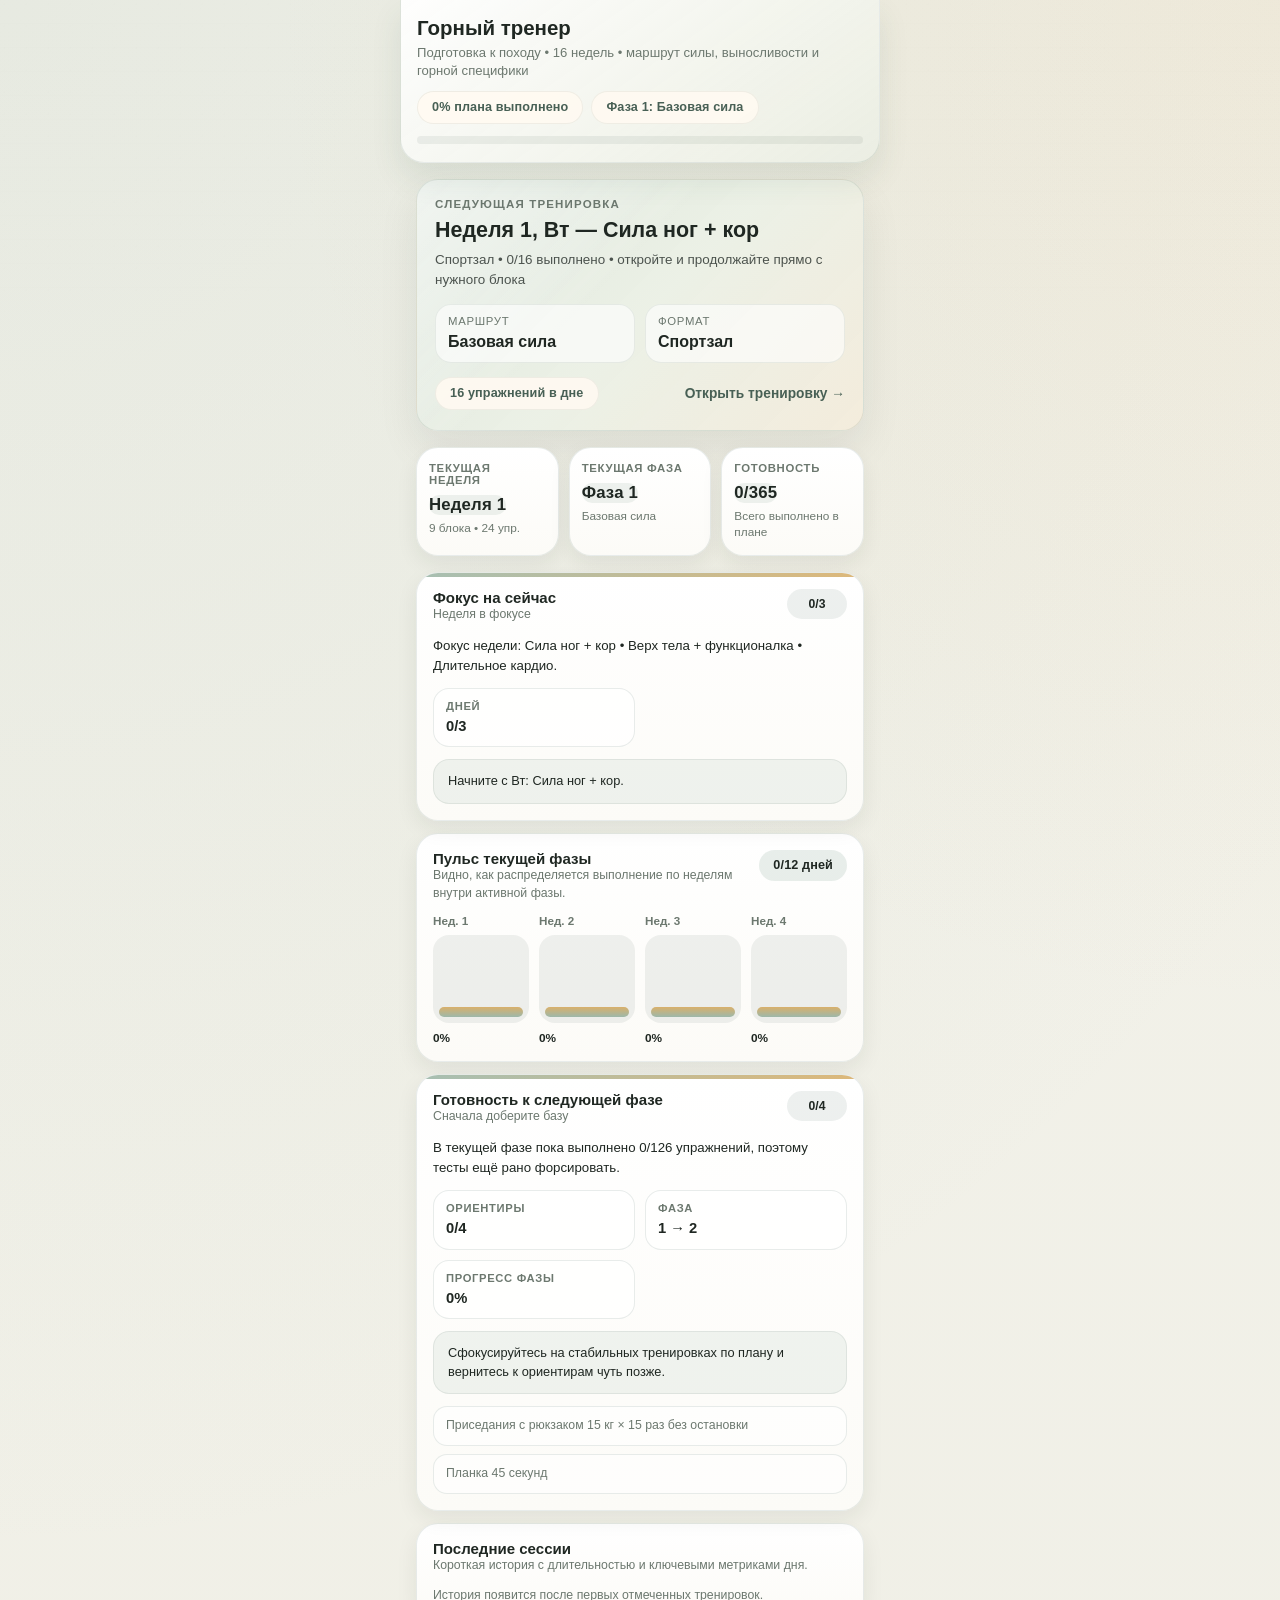
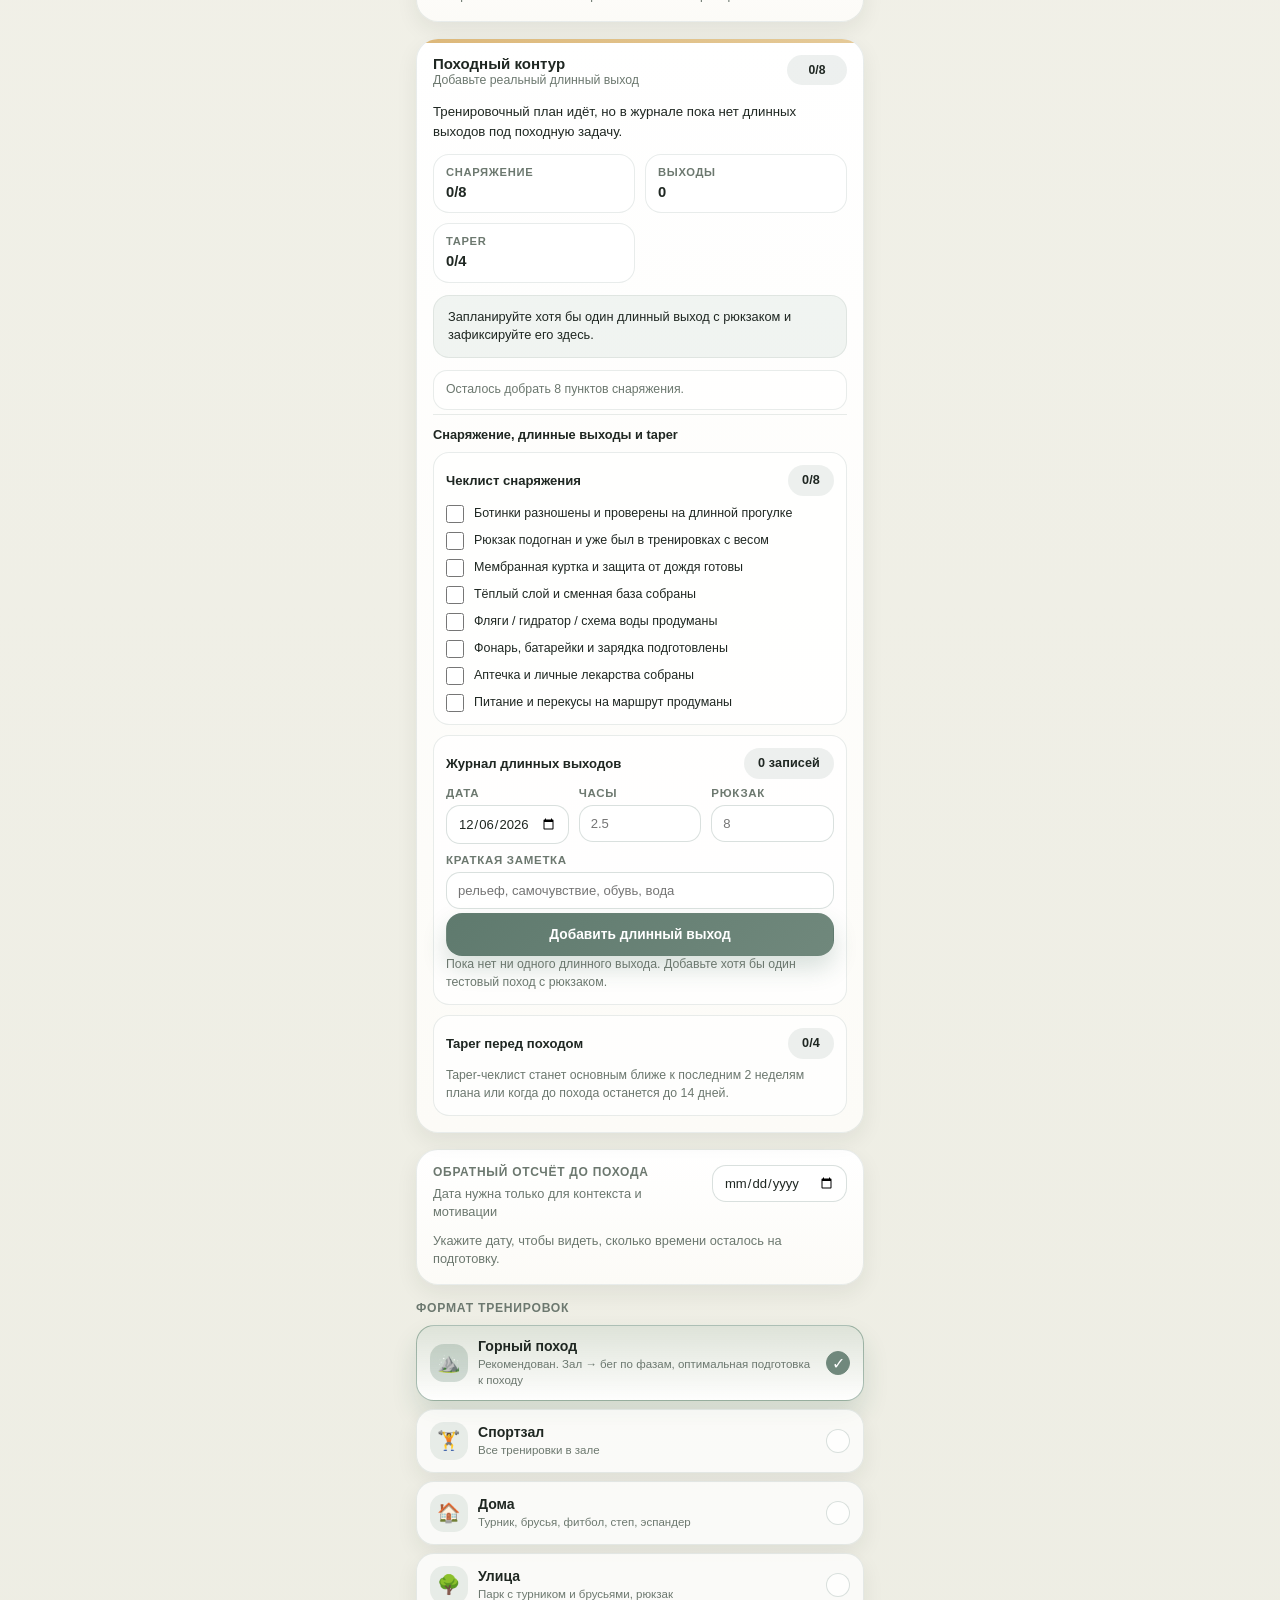
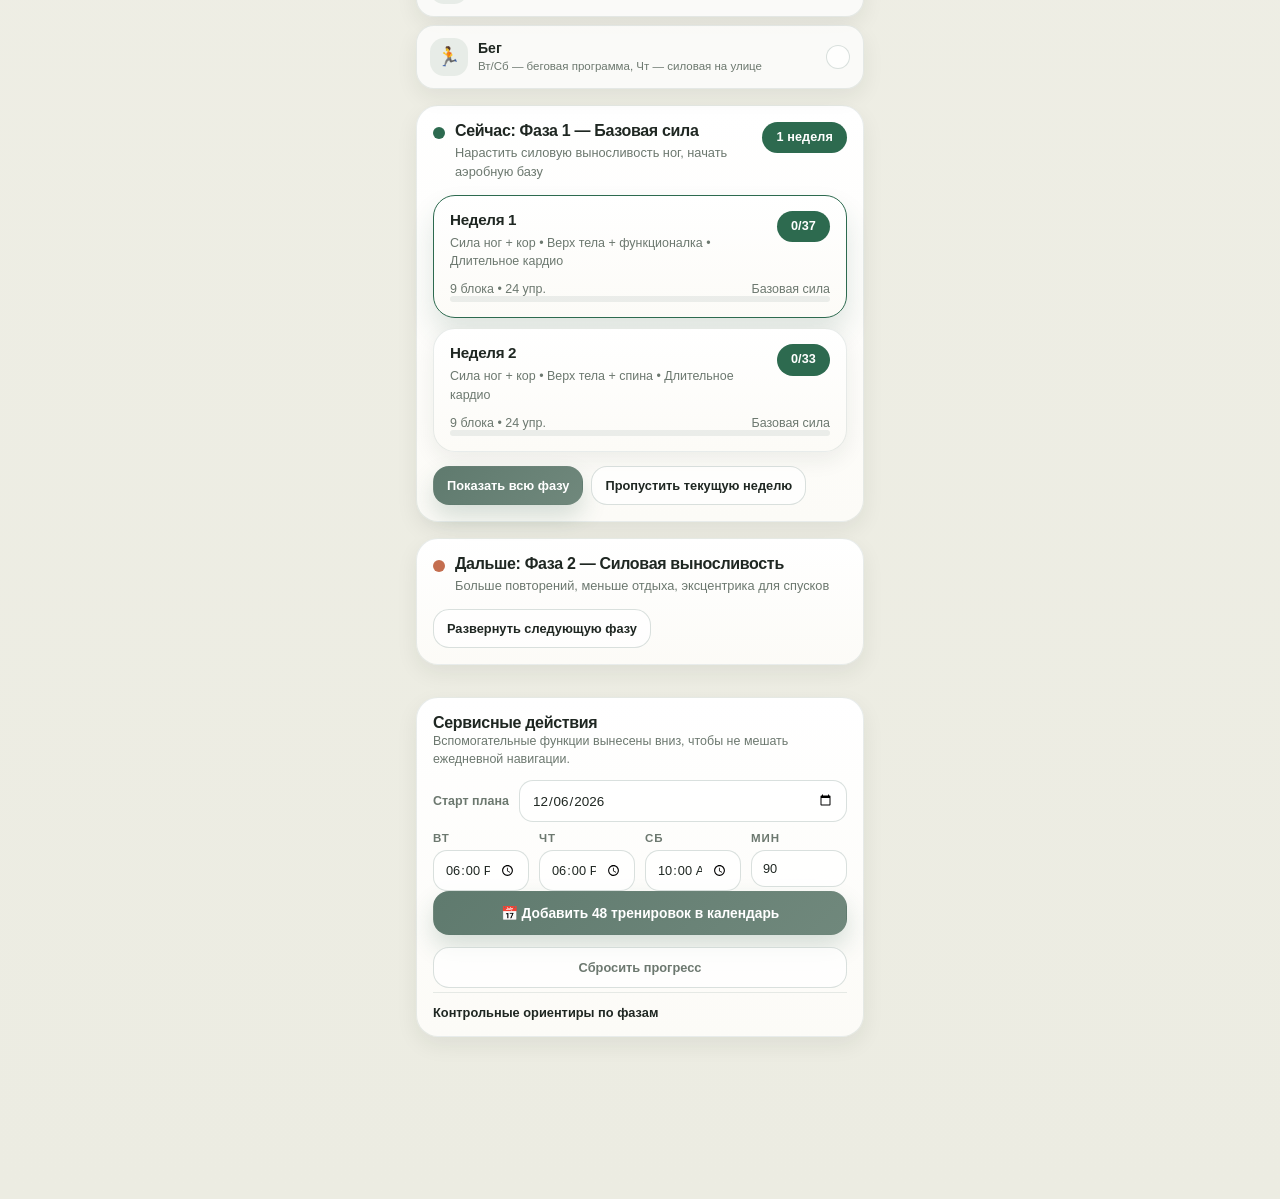
==== commit ede33cdb: "Refine hiking trainer UX and coaching flow" ====
--- a/index.html
+++ b/index.html
@@ -2,209 +2,17 @@
 <html lang="ru">
 <head>
 <meta charset="UTF-8">
-<meta name="viewport" content="width=device-width, initial-scale=1.0, user-scalable=no">
-<meta name="theme-color" content="#1b4332" media="(prefers-color-scheme: light)">
-<meta name="theme-color" content="#0f1117" media="(prefers-color-scheme: dark)">
+<meta name="viewport" content="width=device-width, initial-scale=1.0">
+<meta name="theme-color" content="#dfe5dc" media="(prefers-color-scheme: light)">
+<meta name="theme-color" content="#16211c" media="(prefers-color-scheme: dark)">
 <meta name="apple-mobile-web-app-capable" content="yes">
 <meta name="apple-mobile-web-app-status-bar-style" content="black-translucent">
 <meta name="apple-mobile-web-app-title" content="Горный тренер">
 <link rel="manifest" href="manifest.json">
 <link rel="apple-touch-icon" href="icon-192.png">
+<link rel="stylesheet" href="styles.css">
 <title>Горный тренер</title>
-<style>
-*{margin:0;padding:0;box-sizing:border-box}
-:root{
-  --primary:#2d6a4f;--primary-light:#52b788;--primary-dark:#1b4332;
-  --bg:#f0f2f5;--card:#fff;--text:#1a1a2e;--text-muted:#6b7280;
-  --border:#e5e7eb;--success:#40916c;--danger:#e76f51;
-  --phase1:#2d6a4f;--phase2:#e76f51;--phase3:#264653;--phase4:#e9c46a;
-  --radius:14px;--shadow:0 2px 12px rgba(0,0,0,.08);
-}
-@media(prefers-color-scheme:dark){:root{
-  --primary:#40916c;--primary-light:#52b788;--primary-dark:#1b4332;
-  --bg:#0f1117;--card:#1a1c25;--text:#e2e4e9;--text-muted:#8b8fa3;
-  --border:#2a2d3a;--success:#52b788;--danger:#f4845f;
-  --shadow:0 2px 12px rgba(0,0,0,.3);
-}}
-html{font-size:16px}
-body{font-family:-apple-system,BlinkMacSystemFont,'Segoe UI',Roboto,sans-serif;background:var(--bg);color:var(--text);min-height:100dvh;padding-bottom:env(safe-area-inset-bottom)}
-#app{max-width:480px;margin:0 auto;padding:0 0 80px}
 
-/* Header */
-.header{background:linear-gradient(135deg,var(--primary-dark),var(--primary));color:#fff;padding:20px 16px 16px;position:sticky;top:0;z-index:100}
-.header h1{font-size:1.25rem;font-weight:700;display:flex;align-items:center;gap:8px}
-.header-sub{font-size:.8rem;opacity:.8;margin-top:4px}
-.progress-bar-wrap{background:rgba(255,255,255,.2);border-radius:10px;height:8px;margin-top:10px;overflow:hidden}
-.progress-bar-fill{height:100%;background:var(--primary-light);border-radius:10px;transition:width .4s ease}
-.back-btn{background:none;border:none;color:#fff;font-size:1.5rem;cursor:pointer;padding:4px 8px 4px 0;line-height:1}
-
-/* Phase section */
-.phase-section{padding:16px}
-.phase-header{display:flex;align-items:center;gap:10px;margin-bottom:12px}
-.phase-dot{width:12px;height:12px;border-radius:50%;flex-shrink:0}
-.phase-name{font-size:1rem;font-weight:700}
-.phase-desc{font-size:.78rem;color:var(--text-muted);margin-bottom:12px;line-height:1.4}
-
-/* Cards */
-.card{background:var(--card);border-radius:var(--radius);box-shadow:var(--shadow);margin-bottom:10px;overflow:hidden;cursor:pointer;transition:transform .15s;-webkit-tap-highlight-color:transparent}
-.card:active{transform:scale(.98)}
-.card-body{padding:14px 16px}
-.card-top{display:flex;justify-content:space-between;align-items:center}
-.card-title{font-size:.95rem;font-weight:600}
-.card-badge{font-size:.7rem;padding:3px 8px;border-radius:20px;font-weight:600;color:#fff}
-.card-meta{font-size:.78rem;color:var(--text-muted);margin-top:4px}
-.card-progress{height:4px;background:var(--border);border-radius:4px;margin-top:8px;overflow:hidden}
-.card-progress-fill{height:100%;border-radius:4px;transition:width .3s}
-
-/* Week view */
-.week-nav{display:flex;align-items:center;justify-content:space-between;padding:12px 16px}
-.week-nav-btn{background:var(--card);border:1px solid var(--border);border-radius:10px;padding:8px 16px;font-size:.85rem;cursor:pointer;font-weight:600}
-.week-nav-btn:disabled{opacity:.3;cursor:default}
-.week-nav-title{font-size:1rem;font-weight:700}
-.day-cards{padding:0 16px}
-.day-card{background:var(--card);border-radius:var(--radius);box-shadow:var(--shadow);margin-bottom:12px;overflow:hidden;cursor:pointer;transition:transform .15s;-webkit-tap-highlight-color:transparent}
-.day-card:active{transform:scale(.98)}
-.day-card-header{padding:14px 16px;display:flex;justify-content:space-between;align-items:center}
-.day-card-day{font-size:1.1rem;font-weight:700}
-.day-card-focus{font-size:.82rem;color:var(--text-muted);margin-top:2px}
-.day-card-status{font-size:.75rem;font-weight:600;padding:4px 10px;border-radius:20px}
-.day-card-exercises{font-size:.78rem;color:var(--text-muted);padding:0 16px 12px}
-
-/* Day view (workout) */
-.day-header{padding:16px;padding-top:8px}
-.day-title{font-size:1.15rem;font-weight:700}
-.day-focus-tag{display:inline-block;font-size:.78rem;padding:3px 10px;border-radius:20px;margin-top:6px;font-weight:600}
-.block{margin:0 12px 14px;background:var(--card);border-radius:var(--radius);box-shadow:var(--shadow);overflow:hidden}
-.block-header{padding:12px 16px;display:flex;justify-content:space-between;align-items:center;cursor:pointer;-webkit-tap-highlight-color:transparent;user-select:none}
-.block-name{font-size:.88rem;font-weight:700}
-.block-info{font-size:.72rem;color:var(--text-muted)}
-.block-chevron{font-size:1.1rem;color:var(--text-muted);transition:transform .2s}
-.block-chevron.open{transform:rotate(180deg)}
-.block-content{max-height:0;overflow:hidden;transition:max-height .3s ease}
-.block-content.open{max-height:2000px}
-.exercise{display:flex;align-items:flex-start;gap:12px;padding:10px 16px;border-top:1px solid var(--border)}
-.exercise.done{opacity:.5}
-.ex-check{width:28px;height:28px;border-radius:8px;border:2px solid var(--border);background:var(--card);flex-shrink:0;cursor:pointer;display:flex;align-items:center;justify-content:center;transition:all .2s;margin-top:2px;-webkit-tap-highlight-color:transparent}
-.ex-check.checked{background:var(--success);border-color:var(--success)}
-.ex-check.checked::after{content:'✓';color:#fff;font-size:.9rem;font-weight:700}
-.ex-img{width:56px;height:56px;border-radius:10px;background:var(--bg);flex-shrink:0;overflow:hidden;position:relative;cursor:pointer;-webkit-tap-highlight-color:transparent}
-.ex-img img{width:100%;height:100%;object-fit:cover;transition:opacity .3s}
-.ex-img svg{width:40px;height:40px;margin:8px}
-.ex-body{flex:1;min-width:0}
-.ex-name{font-size:.88rem;font-weight:600;line-height:1.3}
-.ex-params{font-size:.78rem;color:var(--text-muted);margin-top:2px;line-height:1.3}
-.ex-notes{font-size:.75rem;color:var(--danger);margin-top:2px;font-style:italic}
-.ex-rest-btn{background:var(--primary);color:#fff;border:none;border-radius:8px;padding:5px 10px;font-size:.72rem;font-weight:600;cursor:pointer;margin-top:4px;-webkit-tap-highlight-color:transparent}
-
-/* Timer overlay */
-.timer-overlay{position:fixed;bottom:0;left:0;right:0;z-index:200;display:none}
-.timer-overlay.active{display:block}
-.timer-bar{max-width:480px;margin:0 auto;background:var(--primary-dark);color:#fff;padding:14px 20px;display:flex;align-items:center;justify-content:space-between;border-radius:16px 16px 0 0;box-shadow:0 -4px 20px rgba(0,0,0,.2)}
-.timer-text{font-size:1.1rem;font-weight:700}
-.timer-label{font-size:.78rem;opacity:.8}
-.timer-close{background:rgba(255,255,255,.2);border:none;color:#fff;border-radius:10px;padding:8px 14px;font-size:.85rem;cursor:pointer;font-weight:600}
-.timer-progress{height:4px;background:rgba(255,255,255,.2);border-radius:4px;margin-top:8px;max-width:480px;margin-left:auto;margin-right:auto}
-.timer-progress-fill{height:100%;background:var(--primary-light);border-radius:4px;transition:width 1s linear}
-
-/* Complete all */
-.complete-all-wrap{padding:0 12px 8px}
-.complete-all-btn{width:100%;padding:14px;border:none;border-radius:var(--radius);font-size:.9rem;font-weight:700;cursor:pointer;-webkit-tap-highlight-color:transparent;transition:all .2s}
-.complete-all-btn.do{background:var(--success);color:#fff}
-.complete-all-btn.undo{background:var(--border);color:var(--text-muted)}
-
-/* Reset btn */
-.reset-wrap{padding:20px 16px;text-align:center}
-.reset-btn{background:none;border:1px solid var(--border);color:var(--text-muted);border-radius:10px;padding:10px 20px;font-size:.8rem;cursor:pointer}
-
-/* Calendar export */
-.cal-wrap{padding:0 16px 8px}
-.cal-btn{width:100%;padding:12px;border:2px solid var(--primary);border-radius:var(--radius);background:var(--card);color:var(--primary);font-size:.85rem;font-weight:700;cursor:pointer;display:flex;align-items:center;justify-content:center;gap:8px;-webkit-tap-highlight-color:transparent;transition:all .2s}
-.cal-btn:active{background:var(--primary);color:#fff}
-.cal-date-row{display:flex;align-items:center;gap:8px;margin-top:8px}
-.cal-date-row label{font-size:.78rem;color:var(--text-muted);font-weight:600;white-space:nowrap}
-.cal-date-row input{flex:1;padding:8px 10px;border:2px solid var(--border);border-radius:var(--radius);font-size:.85rem;background:var(--card);color:var(--text);font-family:inherit}
-
-/* Lightbox */
-.lightbox{position:fixed;inset:0;z-index:300;background:rgba(0,0,0,.92);display:none;flex-direction:column;align-items:center;justify-content:center;-webkit-tap-highlight-color:transparent}
-.lightbox.active{display:flex}
-.lightbox-close{position:absolute;top:12px;right:16px;background:none;border:none;color:#fff;font-size:2rem;cursor:pointer;z-index:301;padding:8px;line-height:1}
-.lightbox-title{color:#fff;font-size:1rem;font-weight:600;text-align:center;padding:0 48px;margin-bottom:12px;max-width:400px;line-height:1.4}
-.lightbox-imgs{display:flex;gap:8px;padding:0 12px;max-width:100%;justify-content:center}
-.lightbox-imgs img{max-width:48%;max-height:60dvh;border-radius:12px;object-fit:contain;background:#1a1a2e}
-.lightbox-hint{color:rgba(255,255,255,.5);font-size:.75rem;margin-top:12px;text-align:center}
-.lightbox-toggle{display:flex;gap:12px;margin-top:16px}
-.lightbox-toggle button{background:rgba(255,255,255,.15);border:1px solid rgba(255,255,255,.25);color:#fff;border-radius:10px;padding:10px 20px;font-size:.85rem;cursor:pointer;font-weight:600;transition:background .2s}
-.lightbox-toggle button.active{background:var(--primary);border-color:var(--primary)}
-
-/* Venue selector */
-.venue-wrap{padding:14px 16px 0}
-.venue-label{font-size:.82rem;color:var(--text-muted);margin-bottom:8px;font-weight:600}
-.venue-tabs{display:flex;gap:6px}
-.venue-tab{flex:1;padding:10px 6px 8px;border:2px solid var(--border);border-radius:var(--radius);background:var(--card);font-size:.78rem;font-weight:600;cursor:pointer;text-align:center;transition:all .2s;-webkit-tap-highlight-color:transparent;line-height:1.3}
-.venue-tab.active{border-color:var(--primary);background:var(--primary);color:#fff}
-.venue-tab .venue-icon{font-size:1.2rem;display:block;margin-bottom:2px}
-.venue-equip{font-size:.72rem;color:var(--text-muted);padding:8px 16px 0;line-height:1.4;font-style:italic}
-.venue-badge{display:inline-block;font-size:.68rem;padding:2px 8px;border-radius:10px;font-weight:600;margin-left:8px;vertical-align:middle}
-.venue-override{font-size:.65rem;color:var(--primary-light);margin-top:2px;font-style:italic}
-
-/* Profile selector */
-.profile-wrap{padding:0 16px 8px}
-.profile-label{font-size:.82rem;color:var(--text-muted);margin-bottom:8px;font-weight:600}
-.profile-cards{display:flex;flex-direction:column;gap:6px}
-.profile-card{display:flex;align-items:center;gap:10px;padding:10px 12px;border:2px solid var(--border);border-radius:var(--radius);background:var(--card);cursor:pointer;transition:all .2s;-webkit-tap-highlight-color:transparent}
-.profile-card.active{border-color:var(--primary);background:linear-gradient(135deg,rgba(79,70,229,.08),rgba(79,70,229,.02))}
-.profile-card .pf-icon{font-size:1.4rem;width:32px;text-align:center;flex-shrink:0}
-.profile-card .pf-info{flex:1;min-width:0}
-.profile-card .pf-name{font-size:.85rem;font-weight:700;color:var(--text)}
-.profile-card .pf-desc{font-size:.7rem;color:var(--text-muted);line-height:1.3;margin-top:1px}
-.profile-card .pf-check{width:20px;height:20px;border-radius:50%;border:2px solid var(--border);flex-shrink:0;display:flex;align-items:center;justify-content:center;transition:all .2s}
-.profile-card.active .pf-check{border-color:var(--primary);background:var(--primary);color:#fff;font-size:.7rem}
-
-/* Next training widget */
-.next-train{margin:0 16px 12px;padding:14px 16px;background:linear-gradient(135deg,var(--primary-dark),var(--primary));border-radius:var(--radius);color:#fff;cursor:pointer;-webkit-tap-highlight-color:transparent;transition:transform .15s}
-.next-train:active{transform:scale(.98)}
-.next-train-label{font-size:.72rem;opacity:.7;text-transform:uppercase;letter-spacing:.5px;font-weight:600}
-.next-train-title{font-size:1rem;font-weight:700;margin-top:4px}
-.next-train-sub{font-size:.78rem;opacity:.8;margin-top:2px}
-
-/* Hike countdown */
-.countdown-wrap{padding:0 16px 8px}
-.countdown-card{background:var(--card);border-radius:var(--radius);box-shadow:var(--shadow);padding:14px 16px}
-.countdown-top{display:flex;align-items:center;justify-content:space-between}
-.countdown-label{font-size:.82rem;font-weight:600;color:var(--text-muted)}
-.countdown-date input{padding:6px 8px;border:1px solid var(--border);border-radius:8px;font-size:.8rem;background:var(--card);color:var(--text);font-family:inherit}
-.countdown-num{font-size:2rem;font-weight:800;color:var(--primary);margin-top:8px}
-.countdown-detail{font-size:.78rem;color:var(--text-muted);margin-top:2px}
-
-/* Streak */
-.streak-badge{display:inline-flex;align-items:center;gap:4px;font-size:.78rem;font-weight:700;color:var(--danger);margin-left:8px}
-
-/* Training notes */
-.notes-wrap{padding:8px 12px 0}
-.notes-area{width:100%;min-height:60px;padding:10px;border:2px solid var(--border);border-radius:var(--radius);font-size:.82rem;font-family:inherit;background:var(--card);color:var(--text);resize:vertical;line-height:1.4}
-.notes-area::placeholder{color:var(--text-muted)}
-.notes-label{font-size:.78rem;color:var(--text-muted);font-weight:600;margin-bottom:6px}
-
-/* History */
-.history-item{font-size:.78rem;color:var(--text-muted);padding:4px 0;display:flex;justify-content:space-between}
-.history-wrap{padding:8px 16px}
-.history-title{font-size:.82rem;font-weight:600;color:var(--text-muted);margin-bottom:6px}
-
-/* Readiness test */
-.test-wrap{margin:0 12px 14px;background:var(--card);border-radius:var(--radius);box-shadow:var(--shadow);overflow:hidden;padding:14px 16px}
-.test-title{font-size:.92rem;font-weight:700;margin-bottom:8px}
-.test-item{display:flex;align-items:center;gap:10px;padding:8px 0;font-size:.82rem}
-.test-item input[type=checkbox]{width:20px;height:20px;accent-color:var(--success)}
-.test-result{font-size:.82rem;font-weight:600;margin-top:10px;padding:10px;border-radius:8px;text-align:center}
-
-/* Week skip */
-.skip-wrap{padding:0 16px 12px}
-.skip-btn{background:none;border:1px solid var(--border);color:var(--text-muted);border-radius:10px;padding:8px 14px;font-size:.78rem;cursor:pointer;font-weight:600}
-
-/* Animations */
-@keyframes fadeIn{from{opacity:0;transform:translateY(8px)}to{opacity:1;transform:none}}
-.fade-in{animation:fadeIn .25s ease}
-</style>
 </head>
 <body>
 <div id="app"></div>
@@ -232,2283 +40,7 @@
   </div>
 </div>
 
-<script>
-// ============ TRAINING DATA ============
-const PHASES = [
-  {name:"Базовая сила",color:"var(--phase1)",desc:"Нарастить силовую выносливость ног, начать аэробную базу"},
-  {name:"Силовая выносливость",color:"var(--phase2)",desc:"Больше повторений, меньше отдыха, эксцентрика для спусков"},
-  {name:"Горная специфика",color:"var(--phase3)",desc:"Нагрузки максимально близкие к реальным условиям похода"},
-  {name:"Пиковая + сужение",color:"var(--phase4)",desc:"Недели 13-14 пиковая нагрузка, 15-16 снижение объёма (taper)"}
-];
-
-function b(type,name,rounds,rest,exercises){return{type,name,rounds:rounds||1,rest:rest||0,exercises}}
-function e(name,params,notes){return{name,params:params||'',notes:notes||''}}
-
-const PROGRAM = [
-  // ====== PHASE 1: weeks 1-4 ======
-  // Week 1
-  [
-    // Вторник — Сила ног
-    {day:"Вт",focus:"Сила ног + кор",blocks:[
-      b("warmup","Разминка",1,0,[
-        e("Эллипс","10 мин, лёгкий темп"),
-        e("Суставная разминка","5 мин"),
-        e("Раскатка на валике","5 мин, ноги + спина")
-      ]),
-      b("circuit","Круг 1",3,150,[
-        e("Зашагивания на коробку 50-60 см с гантелями","10-12 кг, по 12 на ногу"),
-        e("Румынская тяга со штангой","30 кг, 15 раз"),
-        e("Латеральные выпады с гантелями","8 кг, по 10 на сторону"),
-        e("Альпинист","20 пар")
-      ]),
-      b("sets","Сет 1",3,120,[
-        e("Жим ногами","80 кг, 15-20 раз"),
-        e("Сгибание голени сидя","30 кг, 15 раз")
-      ]),
-      b("sets","Сет 2",3,120,[
-        e("Болгарские приседания в Смите","20 кг доп. дисков, по 12 на сторону"),
-        e("Разгибание голени сидя","35 кг, 15 раз")
-      ]),
-      b("circuit","Кор-финишер",3,60,[
-        e("Планка","45 сек"),
-        e("Боковая планка","по 30 сек на сторону"),
-        e("Гиперэкстензия с диском","10 кг, 15 раз")
-      ]),
-      b("cooldown","Заминка",1,0,[
-        e("Растяжка ног","10 мин, квадрицепсы + задняя поверхность"),
-        e("Раскатка на валике","5 мин")
-      ])
-    ]},
-    // Четверг — Верх тела
-    {day:"Чт",focus:"Верх тела + функционалка",blocks:[
-      b("warmup","Разминка",1,0,[
-        e("Аэробайк","3 мин, 200 Ватт"),
-        e("Суставная разминка","5 мин"),
-        e("Раскатка на валике","5 мин")
-      ]),
-      b("circuit","Круг 1",3,120,[
-        e("Жим штанги на горизонтальной скамье","30 кг, 20 раз"),
-        e("Подтягивания в гравитроне","20 кг противовес, 15 раз"),
-        e("Скручивания с диском","10 кг, 20-25 раз"),
-        e("Пуловер с гантелью","10-12 кг, 12 раз")
-      ]),
-      b("sets","Сет 1",3,120,[
-        e("Сведение рук в тренажёре сидя","15 кг, 12-15 раз"),
-        e("Сгибание рук на бицепс со штангой","15-20 кг, 12-15 раз")
-      ]),
-      b("sets","Сет 2",3,90,[
-        e("Тяга к подбородку с косичкой","20 кг, 15 раз","Фиксируем сведение лопаток!"),
-        e("Гиперэкстензия","собств. вес, 15-20 раз")
-      ]),
-      b("cooldown","Заминка",1,0,[
-        e("Эллипс","10 мин, свободный режим"),
-        e("Растяжка","5 мин")
-      ])
-    ]},
-    // Суббота — Длительное кардио
-    {day:"Сб",focus:"Длительное кардио",blocks:[
-      b("warmup","Разминка",1,0,[
-        e("Суставная разминка","5 мин")
-      ]),
-      b("circuit","Кардио-блок",1,0,[
-        e("Дорожка с уклоном 8-10%","30 мин, 5-6 км/ч, темп разговорный","ЧСС 130-150"),
-        e("Каждые 10 мин — ускорение","2 мин на 7-8 км/ч")
-      ]),
-      b("circuit","Ноги после кардио",2,90,[
-        e("Полуприседы на одной ноге на полусфере","по 10 на каждую","Удерживать баланс!"),
-        e("Приседания с собственным весом","20 раз"),
-        e("Подъёмы на носки","25 раз")
-      ]),
-      b("cooldown","Заминка",1,0,[
-        e("Растяжка","10 мин"),
-        e("Раскатка IT-band","5 мин, валик по внешней стороне бедра")
-      ])
-    ]}
-  ],
-  // Week 2
-  [
-    {day:"Вт",focus:"Сила ног + кор",blocks:[
-      b("warmup","Разминка",1,0,[
-        e("Эллипс","10 мин"),
-        e("Суставная разминка + валик","8 мин")
-      ]),
-      b("circuit","Круг 1",3,150,[
-        e("Выпады-проходка с гантелями","10 кг, 20 шагов"),
-        e("Фронтальные приседания с гантелью","20 кг, 15 раз"),
-        e("Good morning со штангой","20 кг, 15 раз"),
-        e("Подъёмы ног в висе","20 раз")
-      ]),
-      b("sets","Сет 1",3,120,[
-        e("Жим ногами","90 кг, 15-20 раз"),
-        e("Разгибание голени сидя","35 кг, 15 раз")
-      ]),
-      b("sets","Сет 2",3,120,[
-        e("Сгибание голени","30-35 кг, 15 раз"),
-        e("Подъёмы на носки с гантелями","12 кг, 20 раз")
-      ]),
-      b("circuit","Кор-финишер",3,60,[
-        e("Динамическая планка","с локтей на прямые руки, 15 раз"),
-        e("Русский твист с медболом","5 кг, 12-15 пар"),
-        e("Гиперэкстензия с диском","10 кг, 15 раз")
-      ]),
-      b("cooldown","Заминка",1,0,[
-        e("Растяжка ног + валик","12 мин")
-      ])
-    ]},
-    {day:"Чт",focus:"Верх тела + спина",blocks:[
-      b("warmup","Разминка",1,0,[
-        e("Гребля","3 мин, 150 Ватт"),
-        e("Суставная разминка","5 мин")
-      ]),
-      b("circuit","Круг 1",3,120,[
-        e("Вертикальная тяга широким хватом","40-45 кг, 15 раз"),
-        e("Жим гантелей на наклонной скамье","12 кг, 12-15 раз"),
-        e("Обратные отжимания от скамьи","15 раз"),
-        e("Диагональные скручивания","по 15 на сторону")
-      ]),
-      b("sets","Сет 1",3,120,[
-        e("Тяга гантелей лёжа на наклонной скамье","8-10 кг, 12-15 раз"),
-        e("Отжимания на брусьях","10-12 раз")
-      ]),
-      b("sets","Сет 2",3,90,[
-        e("Горизонтальная тяга сидя","40-45 кг, 15 раз"),
-        e("Французский жим с верхнего блока","15 кг, 15 раз")
-      ]),
-      b("cooldown","Заминка",1,0,[
-        e("Эллипс","10 мин"),
-        e("Растяжка + валик","5 мин")
-      ])
-    ]},
-    {day:"Сб",focus:"Длительное кардио",blocks:[
-      b("warmup","Разминка",1,0,[
-        e("Суставная разминка","5 мин")
-      ]),
-      b("circuit","Кардио",1,0,[
-        e("Дорожка уклон 10%","35 мин, 5 км/ч","ЧСС 130-150"),
-        e("Интервалы: каждые 10 мин","2 мин ускорение до 7 км/ч")
-      ]),
-      b("circuit","Ноги + баланс",2,90,[
-        e("Приседания на полусфере","15 раз"),
-        e("Выпады назад","по 10 на сторону"),
-        e("Подъёмы на носки одной ногой","по 15")
-      ]),
-      b("cooldown","Заминка",1,0,[
-        e("Растяжка + IT-band","12 мин")
-      ])
-    ]}
-  ],
-  // Week 3
-  [
-    {day:"Вт",focus:"Сила ног + кор",blocks:[
-      b("warmup","Разминка",1,0,[
-        e("Эллипс","10 мин"),e("Суставная + валик","8 мин")
-      ]),
-      b("circuit","Круг 1",3,150,[
-        e("Зашагивания на коробку 60 см с гантелями","12 кг, по 12 на ногу"),
-        e("Румынская тяга на одной ноге со штангой","20 кг, по 12"),
-        e("Латеральные выпады с гантелями","10 кг, по 12 на сторону"),
-        e("Альпинист","25 пар")
-      ]),
-      b("sets","Сет 1",3,120,[
-        e("Жим ногами","100 кг, 15-20 раз"),
-        e("Сгибание голени сидя","35 кг, 15 раз")
-      ]),
-      b("sets","Сет 2",3,120,[
-        e("Болгарские приседания в Смите","25 кг, по 15 на сторону"),
-        e("Разгибание голени","40 кг, 15 раз")
-      ]),
-      b("circuit","Кор-финишер",3,60,[
-        e("Планка с весом на спине","5 кг, 50 сек"),
-        e("Боковая планка с подъёмами таза","по 12 на сторону"),
-        e("Гиперэкстензия с диском","10 кг, 15 раз")
-      ]),
-      b("cooldown","Заминка",1,0,[e("Растяжка + валик","12 мин")])
-    ]},
-    {day:"Чт",focus:"Верх тела + плечи",blocks:[
-      b("warmup","Разминка",1,0,[
-        e("Аэробайк","3 мин"),e("Суставная","5 мин")
-      ]),
-      b("circuit","Круг 1",3,120,[
-        e("Жим штанги на наклонной","25-30 кг, 15 раз"),
-        e("Подтягивания в гравитроне","15 кг противовес, 12-15 раз"),
-        e("Тяга штанги к подбородку","20 кг, 15 раз"),
-        e("Обратные скручивания","20 раз")
-      ]),
-      b("sets","Сет 1",3,120,[
-        e("Жим плечами со штангой сидя","15 кг, 15-20 раз"),
-        e("Отведение рук с гантелями в наклоне","5-6 кг, 15 раз")
-      ]),
-      b("sets","Сет 2",3,90,[
-        e("Сведение рук в кроссовере","8-10 кг, 12-15 раз"),
-        e("Сгибание рук на бицепс со штангой","20 кг, 12-15 раз")
-      ]),
-      b("cooldown","Заминка",1,0,[e("Эллипс + растяжка","15 мин")])
-    ]},
-    {day:"Сб",focus:"Длительное кардио",blocks:[
-      b("warmup","Разминка",1,0,[e("Суставная","5 мин")]),
-      b("circuit","Кардио",1,0,[
-        e("Дорожка уклон 10-12%","40 мин, 5 км/ч","ЧСС 130-150"),
-        e("Каждые 10 мин — 2 мин ускорения","7-8 км/ч")
-      ]),
-      b("circuit","Ноги + баланс",3,90,[
-        e("Полуприседы на полусфере одной ногой","по 12"),
-        e("Приседания","20 раз"),
-        e("Подъёмы на носки","25 раз")
-      ]),
-      b("cooldown","Заминка",1,0,[e("Растяжка + IT-band","12 мин")])
-    ]}
-  ],
-  // Week 4 (разгрузочная)
-  [
-    {day:"Вт",focus:"Ноги — разгрузка",blocks:[
-      b("warmup","Разминка",1,0,[e("Эллипс","10 мин"),e("Суставная + валик","8 мин")]),
-      b("circuit","Круг 1 (облегчённый)",2,120,[
-        e("Зашагивания на коробку с гантелями","8 кг, по 10 на ногу"),
-        e("Румынская тяга со штангой","25 кг, 12 раз"),
-        e("Выпады назад","собств. вес, по 10")
-      ]),
-      b("sets","Сет 1",2,120,[
-        e("Жим ногами","70 кг, 15 раз"),
-        e("Сгибание голени","25 кг, 12 раз")
-      ]),
-      b("circuit","Кор",2,60,[
-        e("Планка","40 сек"),
-        e("Боковая планка","по 25 сек"),
-        e("Гиперэкстензия","собств. вес, 15 раз")
-      ]),
-      b("cooldown","Заминка",1,0,[e("Растяжка + валик","15 мин")])
-    ]},
-    {day:"Чт",focus:"Верх тела — разгрузка",blocks:[
-      b("warmup","Разминка",1,0,[e("Гребля","3 мин, лёгкий темп"),e("Суставная","5 мин")]),
-      b("circuit","Круг 1",2,120,[
-        e("Жим гантелей на горизонтальной","10 кг, 15 раз"),
-        e("Подтягивания в гравитроне","20 кг, 12 раз"),
-        e("Скручивания","20 раз")
-      ]),
-      b("sets","Сет 1",2,90,[
-        e("Тяга к подбородку с косичкой","15-20 кг, 12 раз"),
-        e("Отжимания на брусьях","8-10 раз")
-      ]),
-      b("cooldown","Заминка",1,0,[e("Эллипс + растяжка","15 мин")])
-    ]},
-    {day:"Сб",focus:"Лёгкое кардио",blocks:[
-      b("warmup","Разминка",1,0,[e("Суставная","5 мин")]),
-      b("circuit","Кардио",1,0,[
-        e("Дорожка уклон 8%","30 мин, 5 км/ч, лёгкий темп","Разгрузочная неделя — не гнать")
-      ]),
-      b("circuit","Баланс",2,60,[
-        e("Приседания на полусфере","12 раз"),
-        e("Стойка на одной ноге","по 30 сек с закрытыми глазами")
-      ]),
-      b("cooldown","Заминка",1,0,[e("Растяжка + IT-band","15 мин")])
-    ]}
-  ],
-  // ====== PHASE 2: weeks 5-8 ======
-  // Week 5
-  [
-    {day:"Вт",focus:"Ноги + эксцентрика",blocks:[
-      b("warmup","Разминка",1,0,[e("Дорожка уклон 10%","10 мин, 5 км/ч"),e("Суставная","5 мин")]),
-      b("circuit","Круг 1",3,120,[
-        e("Выпады-проходка с гантелями","10-12 кг, 20 шагов"),
-        e("Приседания на полусфере","15 раз"),
-        e("Good morning со штангой","25 кг, 15 раз"),
-        e("Подъёмы на носки с гантелями","12-15 кг, 25 раз","Икры критичны для подъёмов!"),
-        e("Подъёмы ног в висе","20 раз")
-      ]),
-      b("sets","Эксцентрика",3,150,[
-        e("Жим ногами — медленный спуск","100 кг, 10 раз","Подъём 1 сек, ОПУСКАНИЕ 4 сек!"),
-        e("Болгарские приседания — медленный спуск","собств. вес, по 10","Спуск 4 сек, подъём 1 сек")
-      ]),
-      b("sets","Сет 2",3,120,[
-        e("Становая тяга со штангой","40 кг, 12-15 раз"),
-        e("Сгибание голени","35 кг, 15 раз")
-      ]),
-      b("circuit","Кор-финишер",3,60,[
-        e("Фермерская проходка с гантелями","15 кг, 40 метров"),
-        e("Русский твист с медболом","5 кг, 15 пар"),
-        e("Стульчик у стены","45 сек")
-      ]),
-      b("cooldown","Заминка",1,0,[e("Растяжка","10 мин"),e("IT-band валик","5 мин")])
-    ]},
-    {day:"Чт",focus:"Верх тела + функционалка",blocks:[
-      b("warmup","Разминка",1,0,[e("Аэробайк","3 мин"),e("Суставная + валик","5 мин")]),
-      b("circuit","Круг 1",3,120,[
-        e("Жим штанги лёжа узким хватом","30 кг, 20 раз"),
-        e("Подтягивания в гравитроне","15 кг противовес, 12-15 раз"),
-        e("Overhead приседания со штангой","20 кг, 12 раз"),
-        e("Пресс — обратные скручивания","20 раз")
-      ]),
-      b("sets","Сет 1",3,120,[
-        e("Горизонтальная тяга сидя","45 кг, 15 раз"),
-        e("Отжимания на брусьях","12-15 раз")
-      ]),
-      b("sets","Сет 2",3,90,[
-        e("Тяга Рейдера","15 кг, 15 раз"),
-        e("Французский жим с верхнего блока","15 кг, 15 раз")
-      ]),
-      b("cooldown","Заминка",1,0,[e("Эллипс","10 мин"),e("Растяжка","5 мин")])
-    ]},
-    {day:"Сб",focus:"Горный профиль",blocks:[
-      b("warmup","Разминка",1,0,[e("Суставная","5 мин")]),
-      b("circuit","Горный профиль на дорожке",1,0,[
-        e("Разминка: 0% уклон","5 мин, 5-6 км/ч"),
-        e("Подъём: 10-12% уклон","10 мин, 4-5 км/ч"),
-        e("Равнина: 0%","5 мин, 6-7 км/ч"),
-        e("Подъём: 12-15% уклон","15 мин, 4 км/ч"),
-        e("Равнина: 0%","5 мин, 6 км/ч"),
-        e("Подъём: 10%","10 мин, 5 км/ч")
-      ]),
-      b("circuit","Эксцентрика после кардио",3,60,[
-        e("Эксцентрические приседания","15 раз, медленный спуск 5 сек","Имитация спуска с горы")
-      ]),
-      b("cooldown","Заминка",1,0,[e("Растяжка + IT-band","12 мин")])
-    ]}
-  ],
-  // Week 6
-  [
-    {day:"Вт",focus:"Ноги + эксцентрика",blocks:[
-      b("warmup","Разминка",1,0,[e("Дорожка уклон 10%","10 мин"),e("Суставная","5 мин")]),
-      b("circuit","Круг 1",3,120,[
-        e("Зашагивания на коробку 60 см с гантелями","12 кг, по 12"),
-        e("Фронтальные приседания с гантелью","22 кг, 15 раз"),
-        e("Румынская тяга на одной ноге","по 12 на сторону"),
-        e("Подъёмы на носки","15 кг, 25 раз"),
-        e("Альпинист","25 пар")
-      ]),
-      b("sets","Эксцентрика",3,150,[
-        e("Жим ногами — спуск 4 сек","100 кг, 10 раз"),
-        e("Выпады назад — спуск 4 сек","с гантелями 8 кг, по 10")
-      ]),
-      b("sets","Сет 2",3,120,[
-        e("Приседания в Смите","30 кг, 15 раз"),
-        e("Сгибание голени","35 кг, 15 раз")
-      ]),
-      b("circuit","Кор",3,60,[
-        e("Фермерская проходка","18 кг, 40 м"),
-        e("Планка с весом","8 кг, 50 сек"),
-        e("Стульчик у стены с блином","10 кг на коленях, 45 сек")
-      ]),
-      b("cooldown","Заминка",1,0,[e("Растяжка + IT-band","12 мин")])
-    ]},
-    {day:"Чт",focus:"Верх тела + кор",blocks:[
-      b("warmup","Разминка",1,0,[e("Гребля","3 мин, 150 Ватт"),e("Суставная","5 мин")]),
-      b("circuit","Круг 1",3,120,[
-        e("Жим гантелей на наклонной","14 кг, 12 раз"),
-        e("Подтягивания в гравитроне","12 кг противовес, 12 раз"),
-        e("Тяга штанги к подбородку","25 кг, 15 раз"),
-        e("Скручивания на полусфере с диском","10 кг, 20 раз")
-      ]),
-      b("sets","Сет 1",3,120,[
-        e("Вертикальная тяга широким хватом","50 кг, 15 раз"),
-        e("Отжимания на брусьях","12-15 раз")
-      ]),
-      b("sets","Сет 2",3,90,[
-        e("Сведение рук вниз в кроссовере","10 кг, 12-15 раз"),
-        e("Сгибание рук на бицепс","20 кг, 12-15 раз")
-      ]),
-      b("cooldown","Заминка",1,0,[e("Эллипс + растяжка","15 мин")])
-    ]},
-    {day:"Сб",focus:"Горный профиль",blocks:[
-      b("warmup","Разминка",1,0,[e("Суставная","5 мин")]),
-      b("circuit","Кардио",1,0,[
-        e("Дорожка — горный профиль","50 мин","Чередовать: 10 мин уклон 12% / 5 мин 0%"),
-        e("Темп подъёма","4-5 км/ч, ЧСС 130-150")
-      ]),
-      b("circuit","Эксцентрика",3,60,[
-        e("Эксцентрические приседания","15 раз, спуск 5 сек")
-      ]),
-      b("cooldown","Заминка",1,0,[e("Растяжка + IT-band","12 мин")])
-    ]}
-  ],
-  // Week 7
-  [
-    {day:"Вт",focus:"Ноги + эксцентрика",blocks:[
-      b("warmup","Разминка",1,0,[e("Дорожка уклон 10%","10 мин"),e("Суставная","5 мин")]),
-      b("circuit","Круг 1",3,120,[
-        e("Выпады-проходка с гантелями","12 кг, 20 шагов"),
-        e("Приседания на полусфере","15 раз"),
-        e("Good morning со штангой","30 кг, 15 раз"),
-        e("Подъёмы на носки","15 кг, 30 раз"),
-        e("Подъёмы ног в висе","20 раз")
-      ]),
-      b("sets","Эксцентрика",3,150,[
-        e("Жим ногами — спуск 4 сек","110 кг, 10 раз"),
-        e("Болгарские приседания — спуск 4 сек","с гантелями 6 кг, по 10")
-      ]),
-      b("sets","Сет 2",3,120,[
-        e("Становая тяга","45 кг, 12-15 раз"),
-        e("Сгибание голени","35 кг, 15 раз")
-      ]),
-      b("circuit","Кор",3,60,[
-        e("Фермерская проходка","20 кг, 40 м"),
-        e("Русский твист","6 кг, 15 пар"),
-        e("Стульчик у стены с блином","10 кг, 60 сек")
-      ]),
-      b("cooldown","Заминка",1,0,[e("Растяжка + IT-band","12 мин")])
-    ]},
-    {day:"Чт",focus:"Верх тела + плечи",blocks:[
-      b("warmup","Разминка",1,0,[e("Аэробайк","3 мин"),e("Суставная","5 мин")]),
-      b("circuit","Круг 1",3,120,[
-        e("Жим штанги на горизонтальной","30 кг, 20 раз"),
-        e("Подтягивания в гравитроне","10 кг противовес, 12 раз"),
-        e("Армейский жим со штангой","15 кг, 15 раз"),
-        e("Обратные скручивания","20 раз")
-      ]),
-      b("sets","Сет 1",3,120,[
-        e("Тяга гантелей на наклонной скамье","10-12 кг, 12-15 раз"),
-        e("Отжимания на брусьях","12-15 раз")
-      ]),
-      b("sets","Сет 2",3,90,[
-        e("Обратная бабочка","12 кг, 12-15 раз"),
-        e("Сгибание рук на бицепс","20 кг, 12-15 раз")
-      ]),
-      b("cooldown","Заминка",1,0,[e("Эллипс + растяжка","15 мин")])
-    ]},
-    {day:"Сб",focus:"Длительное кардио",blocks:[
-      b("warmup","Разминка",1,0,[e("Суставная","5 мин")]),
-      b("circuit","Кардио",1,0,[
-        e("Дорожка — горный профиль","55 мин","Уклон 10-15%, ЧСС 130-150"),
-      ]),
-      b("circuit","Эксцентрика",3,60,[
-        e("Эксцентрические приседания","15 раз, спуск 5 сек"),
-        e("Выпады назад — спуск 4 сек","по 8 на сторону")
-      ]),
-      b("cooldown","Заминка",1,0,[e("Растяжка + IT-band","12 мин")])
-    ]}
-  ],
-  // Week 8 (разгрузочная)
-  [
-    {day:"Вт",focus:"Ноги — разгрузка",blocks:[
-      b("warmup","Разминка",1,0,[e("Эллипс","10 мин"),e("Суставная + валик","8 мин")]),
-      b("circuit","Круг 1 (облегчённый)",2,120,[
-        e("Выпады-проходка","собств. вес, 16 шагов"),
-        e("Good morning со штангой","20 кг, 12 раз"),
-        e("Подъёмы на носки","10 кг, 20 раз")
-      ]),
-      b("sets","Сет 1",2,120,[
-        e("Жим ногами","80 кг, 12 раз"),
-        e("Сгибание голени","25 кг, 12 раз")
-      ]),
-      b("circuit","Кор",2,60,[
-        e("Планка","50 сек"),
-        e("Боковая планка","по 30 сек"),
-        e("Гиперэкстензия","собств. вес, 15 раз")
-      ]),
-      b("cooldown","Заминка",1,0,[e("Растяжка + валик","15 мин")])
-    ]},
-    {day:"Чт",focus:"Верх тела — разгрузка",blocks:[
-      b("warmup","Разминка",1,0,[e("Гребля","3 мин, лёгкий"),e("Суставная","5 мин")]),
-      b("circuit","Круг 1",2,120,[
-        e("Жим гантелей на горизонтальной","10 кг, 15 раз"),
-        e("Подтягивания в гравитроне","15 кг, 12 раз"),
-        e("Скручивания","20 раз")
-      ]),
-      b("sets","Сет 1",2,90,[
-        e("Вертикальная тяга","40 кг, 12 раз"),
-        e("Отжимания на брусьях","8-10 раз")
-      ]),
-      b("cooldown","Заминка",1,0,[e("Эллипс + растяжка","15 мин")])
-    ]},
-    {day:"Сб",focus:"Лёгкое кардио",blocks:[
-      b("warmup","Разминка",1,0,[e("Суставная","5 мин")]),
-      b("circuit","Кардио",1,0,[
-        e("Дорожка уклон 8%","35 мин, лёгкий темп","Разгрузочная неделя")
-      ]),
-      b("circuit","Баланс",2,60,[
-        e("Приседания на полусфере","12 раз"),
-        e("Стойка на одной ноге","по 30 сек, глаза закрыты")
-      ]),
-      b("cooldown","Заминка",1,0,[e("Растяжка + IT-band","15 мин")])
-    ]}
-  ],
-  // ====== PHASE 3: weeks 9-12 ======
-  // Week 9
-  [
-    {day:"Вт",focus:"Имитация подъёма",blocks:[
-      b("warmup","Разминка",1,0,[e("Гребля","5 мин"),e("Суставная","5 мин")]),
-      b("circuit","Имитация подъёма",4,90,[
-        e("Зашагивания на коробку 60 см с рюкзаком","15 кг, по 10 на ногу","Рюкзак на спине!"),
-        e("Overhead приседания со штангой","20-25 кг, 12 раз"),
-        e("Взятие гири на грудь","16 кг, по 12 на сторону"),
-        e("Планка с рюкзаком","1 мин")
-      ]),
-      b("sets","Эксцентрика",4,150,[
-        e("Приседания в Смите — спуск 5 сек","40 кг, 8-10 раз"),
-        e("Выпады назад с гантелями — контроль спуска","12 кг, по 12")
-      ]),
-      b("sets","Сет 2",3,120,[
-        e("Сгибание голени","35-40 кг, 15 раз"),
-        e("Подъёмы на носки одной ногой","по 20","На степ-платформе")
-      ]),
-      b("circuit","Баланс",3,60,[
-        e("Приседания на полусфере с закрытыми глазами","10 раз"),
-        e("Болгарские: передняя нога на полусфере","по 8 на сторону"),
-        e("Становая на одной ноге с гантелью","10 кг, по 10")
-      ]),
-      b("cooldown","Заминка",1,0,[e("Растяжка","15 мин","Особенно квадрицепсы, ахиллы, IT-band")])
-    ]},
-    {day:"Чт",focus:"Верх тела + рюкзак",blocks:[
-      b("warmup","Разминка",1,0,[e("Аэробайк","3 мин"),e("Суставная + валик","5 мин")]),
-      b("circuit","Круг 1",3,120,[
-        e("Жим штанги на наклонной","30 кг, 15 раз"),
-        e("Подтягивания в гравитроне","мин. противовес, 10-12 раз"),
-        e("Турецкие подъёмы с гирей","8-12 кг, по 5 на сторону","Ключ для баланса под нагрузкой"),
-        e("Пресс — ролик на коленях","15 раз")
-      ]),
-      b("sets","Сет 1",3,120,[
-        e("Горизонтальная тяга сидя","50 кг, 15 раз"),
-        e("Отжимания на брусьях","12-15 раз")
-      ]),
-      b("sets","Сет 2",3,90,[
-        e("Тяга Рейдера с косичкой","12-15 кг, 15 раз"),
-        e("Французский жим лёжа","20 кг, 12 раз")
-      ]),
-      b("cooldown","Заминка",1,0,[e("Эллипс + растяжка","15 мин")])
-    ]},
-    {day:"Сб",focus:"Поход в зале",blocks:[
-      b("warmup","Разминка",1,0,[e("Суставная","5 мин")]),
-      b("circuit","Поход в зале — 60 мин",1,0,[
-        e("Дорожка уклон 12-15%, с рюкзаком 18 кг","4-5 км/ч, 15 мин"),
-        e("Стоп: 15 приседаний + 10 выпадов + планка 30 сек",""),
-        e("Дорожка уклон 12-15%","15 мин"),
-        e("Стоп: 15 приседаний + 10 выпадов + планка 30 сек",""),
-        e("Дорожка уклон 12-15%","15 мин"),
-        e("Стоп: 15 приседаний + 10 выпадов + планка 30 сек",""),
-        e("Дорожка уклон 10%","15 мин, завершение")
-      ]),
-      b("cooldown","Заминка",1,0,[e("Растяжка + IT-band","15 мин")])
-    ]}
-  ],
-  // Week 10
-  [
-    {day:"Вт",focus:"Имитация подъёма",blocks:[
-      b("warmup","Разминка",1,0,[e("Гребля","5 мин"),e("Суставная","5 мин")]),
-      b("circuit","Имитация подъёма",4,90,[
-        e("Зашагивания с рюкзаком 18 кг","коробка 60 см, по 10"),
-        e("Приседания со штангой","30-35 кг, 15 раз"),
-        e("Взятие гири на грудь","16 кг, по 12"),
-        e("Планка с рюкзаком","1 мин 15 сек")
-      ]),
-      b("sets","Эксцентрика",4,150,[
-        e("Приседания в Смите — спуск 5 сек","45 кг, 8-10 раз"),
-        e("Выпады назад — контроль спуска","14 кг, по 12")
-      ]),
-      b("sets","Сет 2",3,120,[
-        e("Сгибание голени","40 кг, 15 раз"),
-        e("Подъёмы на носки одной ногой","по 20")
-      ]),
-      b("circuit","Баланс",3,60,[
-        e("Приседания на полусфере, глаза закрыты","10 раз"),
-        e("Становая на одной ноге","12 кг, по 10"),
-        e("Фермерская проходка","20 кг, 50 м")
-      ]),
-      b("cooldown","Заминка",1,0,[e("Растяжка","15 мин")])
-    ]},
-    {day:"Чт",focus:"Верх тела + кор",blocks:[
-      b("warmup","Разминка",1,0,[e("Аэробайк","3 мин"),e("Суставная","5 мин")]),
-      b("circuit","Круг 1",3,120,[
-        e("Жим гантелей на горизонтальной","14-15 кг, 15-20 раз"),
-        e("Подтягивания — прогрессия с амортизатором","3 см → 1 см → без, по 6-8 раз"),
-        e("Тяга штанги к подбородку","25 кг, 15 раз"),
-        e("Обратные скручивания","25 раз")
-      ]),
-      b("sets","Сет 1",3,120,[
-        e("Вертикальная тяга","50-55 кг, 15 раз"),
-        e("Отжимания на брусьях","12-15 раз")
-      ]),
-      b("sets","Сет 2",3,90,[
-        e("Обратная бабочка","12-15 кг, 12-15 раз"),
-        e("Сгибание рук на бицепс","20-25 кг, 12-15 раз")
-      ]),
-      b("cooldown","Заминка",1,0,[e("Эллипс + растяжка","15 мин")])
-    ]},
-    {day:"Сб",focus:"Поход в зале",blocks:[
-      b("warmup","Разминка",1,0,[e("Суставная","5 мин")]),
-      b("circuit","Поход — 65 мин",1,0,[
-        e("Дорожка уклон 12-15%, рюкзак 20 кг","4-5 км/ч"),
-        e("Каждые 15 мин стоп: приседания + выпады + планка",""),
-        e("Общее время на дорожке","65 мин")
-      ]),
-      b("cooldown","Заминка",1,0,[e("Растяжка + IT-band","15 мин")])
-    ]}
-  ],
-  // Week 11
-  [
-    {day:"Вт",focus:"Имитация подъёма + спуска",blocks:[
-      b("warmup","Разминка",1,0,[e("Гребля","5 мин"),e("Суставная","5 мин")]),
-      b("circuit","Имитация подъёма",4,90,[
-        e("Зашагивания с рюкзаком 20 кг","коробка 60 см, по 12"),
-        e("Приседания со штангой","35-40 кг, 15 раз"),
-        e("Overhead приседания","25 кг, 12 раз"),
-        e("Планка с рюкзаком","1 мин 15 сек")
-      ]),
-      b("sets","Эксцентрика",4,150,[
-        e("Жим ногами — спуск 5 сек","110-120 кг, 8 раз"),
-        e("Болгарские — спуск 5 сек","с гантелями 8 кг, по 10")
-      ]),
-      b("circuit","Баланс",3,60,[
-        e("Полуприседы на одной ноге на полусфере","по 12"),
-        e("Становая на одной ноге","12 кг, по 10"),
-        e("Фермерская проходка","22 кг, 50 м")
-      ]),
-      b("cooldown","Заминка",1,0,[e("Растяжка","15 мин")])
-    ]},
-    {day:"Чт",focus:"Верх тела + функционалка",blocks:[
-      b("warmup","Разминка",1,0,[e("Аэробайк","3 мин"),e("Суставная","5 мин")]),
-      b("circuit","Круг 1",3,120,[
-        e("Жим штанги лёжа","30-35 кг, 15-20 раз"),
-        e("Подтягивания (без помощи, к max)","до отказа + добить в гравитроне"),
-        e("Турецкие подъёмы","10-12 кг, по 5"),
-        e("Ролик на пресс","15 раз")
-      ]),
-      b("sets","Сет 1",3,120,[
-        e("Тяга гантелей на наклонной","12 кг, 12-15 раз"),
-        e("Брусья","12-15 раз")
-      ]),
-      b("sets","Сет 2",3,90,[
-        e("Жим плечами сидя","15-20 кг, 15 раз"),
-        e("Тяга к подбородку с косичкой","20-25 кг, 15 раз")
-      ]),
-      b("cooldown","Заминка",1,0,[e("Эллипс + растяжка","15 мин")])
-    ]},
-    {day:"Сб",focus:"Длинный поход",blocks:[
-      b("warmup","Разминка",1,0,[e("Суставная","5 мин")]),
-      b("circuit","Поход — 75 мин",1,0,[
-        e("Дорожка уклон 12-15%, рюкзак 20 кг","4-5 км/ч"),
-        e("Каждые 15 мин: 15 приседаний + 10 выпадов + планка",""),
-        e("Общее время","75 мин")
-      ]),
-      b("cooldown","Заминка",1,0,[e("Растяжка + IT-band","15 мин")])
-    ]}
-  ],
-  // Week 12 (разгрузочная)
-  [
-    {day:"Вт",focus:"Ноги — разгрузка",blocks:[
-      b("warmup","Разминка",1,0,[e("Эллипс","10 мин"),e("Суставная + валик","8 мин")]),
-      b("circuit","Круг 1",2,120,[
-        e("Зашагивания на коробку","собств. вес, по 10"),
-        e("Приседания на полусфере","12 раз"),
-        e("Good morning","20 кг, 12 раз")
-      ]),
-      b("sets","Сет 1",2,120,[
-        e("Жим ногами","80 кг, 12 раз"),
-        e("Сгибание голени","25 кг, 12 раз")
-      ]),
-      b("circuit","Баланс + кор",2,60,[
-        e("Стойка на полусфере, глаза закрыты","30 сек"),
-        e("Планка","50 сек"),
-        e("Гиперэкстензия","15 раз")
-      ]),
-      b("cooldown","Заминка",1,0,[e("Растяжка","15 мин")])
-    ]},
-    {day:"Чт",focus:"Верх тела — разгрузка",blocks:[
-      b("warmup","Разминка",1,0,[e("Гребля","3 мин"),e("Суставная","5 мин")]),
-      b("circuit","Круг 1",2,120,[
-        e("Жим гантелей","12 кг, 15 раз"),
-        e("Подтягивания в гравитроне","мин. противовес, 10 раз"),
-        e("Скручивания","20 раз")
-      ]),
-      b("sets","Сет 1",2,90,[
-        e("Горизонтальная тяга","40 кг, 12 раз"),
-        e("Отжимания на брусьях","10 раз")
-      ]),
-      b("cooldown","Заминка",1,0,[e("Эллипс + растяжка","15 мин")])
-    ]},
-    {day:"Сб",focus:"Лёгкий поход",blocks:[
-      b("warmup","Разминка",1,0,[e("Суставная","5 мин")]),
-      b("circuit","Кардио",1,0,[
-        e("Дорожка уклон 8-10%, рюкзак 15 кг","40 мин, лёгкий темп","Разгрузочная!")
-      ]),
-      b("cooldown","Заминка",1,0,[e("Растяжка + IT-band","15 мин")])
-    ]}
-  ],
-  // ====== PHASE 4: weeks 13-16 ======
-  // Week 13 (пик)
-  [
-    {day:"Вт",focus:"Ноги — пиковая нагрузка",blocks:[
-      b("warmup","Разминка",1,0,[e("Дорожка уклон 12%","10 мин"),e("Суставная","5 мин")]),
-      b("circuit","Круг 1",4,120,[
-        e("Выпады с рюкзаком 20 кг","20 шагов"),
-        e("Приседания со штангой","40-50 кг, 15 раз"),
-        e("Румынская тяга на одной ноге","по 12"),
-        e("Зашагивания на коробку 60 см с гантелями","12 кг, по 12"),
-        e("Альпинист","25 пар")
-      ]),
-      b("sets","Эксцентрика",4,150,[
-        e("Жим ногами — спуск 5 сек","120 кг, 8 раз"),
-        e("Приседания в Смите — спуск 5 сек","40 кг, 8 раз")
-      ]),
-      b("circuit","Финишер",3,60,[
-        e("Стульчик у стены с рюкзаком","1 мин"),
-        e("Подъёмы на носки","по 20 на каждую"),
-        e("Фермерская проходка","22 кг, 60 м")
-      ]),
-      b("cooldown","Заминка",1,0,[e("Растяжка","15 мин")])
-    ]},
-    {day:"Чт",focus:"Верх тела — объёмная",blocks:[
-      b("warmup","Разминка",1,0,[e("Аэробайк","3 мин"),e("Суставная","5 мин")]),
-      b("circuit","Круг 1",3,120,[
-        e("Жим штанги лёжа","35 кг, 15-20 раз"),
-        e("Подтягивания — к максимуму без помощи","до отказа, 2-3 подхода"),
-        e("Турецкие подъёмы","12 кг, по 5"),
-        e("Ролик на пресс","15 раз")
-      ]),
-      b("sets","Сет 1",3,120,[
-        e("Вертикальная тяга","55 кг, 15 раз"),
-        e("Отжимания на брусьях","15 раз")
-      ]),
-      b("sets","Сет 2",3,90,[
-        e("Жим плечами","20 кг, 15 раз"),
-        e("Обратная бабочка","15 кг, 15 раз")
-      ]),
-      b("cooldown","Заминка",1,0,[e("Эллипс + растяжка","15 мин")])
-    ]},
-    {day:"Сб",focus:"Длинный поход — пик",blocks:[
-      b("warmup","Разминка",1,0,[e("Суставная","5 мин")]),
-      b("circuit","Поход — 90 мин",1,0,[
-        e("Дорожка уклон 12-15%, рюкзак 20-25 кг","4-5 км/ч"),
-        e("Каждые 20 мин: 20 приседаний + спуск (эксцентрика 5 сек x 10)",""),
-        e("Общее время","90 мин","Максимальная нагрузка за весь план!")
-      ]),
-      b("cooldown","Заминка",1,0,[e("Растяжка + IT-band","15 мин")])
-    ]}
-  ],
-  // Week 14 (пик)
-  [
-    {day:"Вт",focus:"Ноги — пиковая нагрузка",blocks:[
-      b("warmup","Разминка",1,0,[e("Дорожка уклон 12%","10 мин"),e("Суставная","5 мин")]),
-      b("circuit","Круг 1",4,120,[
-        e("Зашагивания с рюкзаком 22 кг","коробка 60 см, по 12"),
-        e("Приседания со штангой","45-50 кг, 12-15 раз"),
-        e("Выпады назад с гантелями","14 кг, по 12"),
-        e("Подъёмы на носки","по 25 на каждую"),
-        e("Планка с рюкзаком","1 мин 15 сек")
-      ]),
-      b("sets","Эксцентрика",4,150,[
-        e("Жим ногами — спуск 5 сек","120 кг, 8 раз"),
-        e("Болгарские — спуск 5 сек","с гантелями 10 кг, по 8")
-      ]),
-      b("circuit","Финишер",3,60,[
-        e("Стульчик с рюкзаком","1 мин"),
-        e("Фермерская проходка","22 кг, 60 м"),
-        e("Становая на одной ноге","12 кг, по 10")
-      ]),
-      b("cooldown","Заминка",1,0,[e("Растяжка","15 мин")])
-    ]},
-    {day:"Чт",focus:"Верх тела",blocks:[
-      b("warmup","Разминка",1,0,[e("Гребля","5 мин"),e("Суставная","5 мин")]),
-      b("circuit","Круг 1",3,120,[
-        e("Жим гантелей на наклонной","15 кг, 12-15 раз"),
-        e("Подтягивания без помощи","до отказа, затем добить в гравитроне"),
-        e("Тяга штанги к подбородку","25 кг, 15 раз"),
-        e("Обратные скручивания","25 раз")
-      ]),
-      b("sets","Сет 1",3,120,[
-        e("Тяга гантелей на наклонной","12 кг, 15 раз"),
-        e("Брусья","15 раз")
-      ]),
-      b("sets","Сет 2",3,90,[
-        e("Сведение рук в кроссовере","10-12 кг, 15 раз"),
-        e("Сгибание рук на бицепс","20-25 кг, 12-15 раз")
-      ]),
-      b("cooldown","Заминка",1,0,[e("Эллипс + растяжка","15 мин")])
-    ]},
-    {day:"Сб",focus:"Длинный поход — пик",blocks:[
-      b("warmup","Разминка",1,0,[e("Суставная","5 мин")]),
-      b("circuit","Поход — 85 мин",1,0,[
-        e("Дорожка уклон 12-15%, рюкзак 22-25 кг","4-5 км/ч"),
-        e("Каждые 20 мин: приседания + эксцентрика",""),
-        e("Общее время","85 мин")
-      ]),
-      b("cooldown","Заминка",1,0,[e("Растяжка + IT-band","15 мин")])
-    ]}
-  ],
-  // Week 15 (taper)
-  [
-    {day:"Вт",focus:"Ноги — сужение",blocks:[
-      b("warmup","Разминка",1,0,[e("Эллипс","10 мин"),e("Суставная + валик","8 мин")]),
-      b("circuit","Круг 1 (сниженный объём)",2,120,[
-        e("Зашагивания с гантелями","12 кг, по 10"),
-        e("Приседания со штангой","35 кг, 12 раз","Вес сохраняем, объём снижаем"),
-        e("Выпады назад","собств. вес, по 10"),
-        e("Альпинист","15 пар")
-      ]),
-      b("sets","Эксцентрика",3,150,[
-        e("Жим ногами — спуск 5 сек","100 кг, 6 раз"),
-        e("Болгарские — спуск 5 сек","по 6")
-      ]),
-      b("circuit","Баланс",2,60,[
-        e("Приседания на полусфере, глаза закрыты","10 раз"),
-        e("Становая на одной ноге","10 кг, по 8")
-      ]),
-      b("cooldown","Заминка",1,0,[e("Растяжка","15 мин")])
-    ]},
-    {day:"Чт",focus:"Верх тела — сужение",blocks:[
-      b("warmup","Разминка",1,0,[e("Аэробайк","3 мин"),e("Суставная","5 мин")]),
-      b("circuit","Круг 1",2,120,[
-        e("Жим штанги лёжа","30 кг, 15 раз"),
-        e("Подтягивания","до отказа"),
-        e("Скручивания","20 раз")
-      ]),
-      b("sets","Сет 1",2,90,[
-        e("Горизонтальная тяга","45 кг, 12 раз"),
-        e("Брусья","10-12 раз")
-      ]),
-      b("cooldown","Заминка",1,0,[e("Эллипс + растяжка","15 мин")])
-    ]},
-    {day:"Сб",focus:"Лёгкий поход",blocks:[
-      b("warmup","Разминка",1,0,[e("Суставная","5 мин")]),
-      b("circuit","Кардио",1,0,[
-        e("Ходьба с рюкзаком 15 кг","45 мин, лёгкий темп","Сужение — не гнать!")
-      ]),
-      b("cooldown","Заминка",1,0,[e("Растяжка","15 мин")])
-    ]}
-  ],
-  // Week 16 (taper — последняя)
-  [
-    {day:"Вт",focus:"Лёгкая тренировка",blocks:[
-      b("warmup","Разминка",1,0,[e("Эллипс","10 мин"),e("Суставная + валик","10 мин")]),
-      b("circuit","Лёгкая проработка",2,120,[
-        e("Зашагивания","собств. вес, по 8"),
-        e("Приседания","собств. вес, 15 раз"),
-        e("Good morning","15 кг, 10 раз"),
-        e("Подъёмы на носки","20 раз")
-      ]),
-      b("circuit","Баланс + кор",2,60,[
-        e("Полусфера — стойка, глаза закрыты","30 сек"),
-        e("Планка","1 мин"),
-        e("Боковая планка","по 30 сек")
-      ]),
-      b("cooldown","Заминка",1,0,[e("Растяжка","15 мин, без спешки")])
-    ]},
-    {day:"Чт",focus:"Лёгкая тренировка",blocks:[
-      b("warmup","Разминка",1,0,[e("Гребля","3 мин, лёгкий"),e("Суставная","5 мин")]),
-      b("circuit","Лёгкий круг",2,120,[
-        e("Жим гантелей","10 кг, 12 раз"),
-        e("Подтягивания в гравитроне","12 раз"),
-        e("Скручивания","15 раз")
-      ]),
-      b("cooldown","Заминка",1,0,[
-        e("Эллипс","10 мин"),
-        e("Растяжка полная","15 мин","Подготовка тела к походу")
-      ])
-    ]},
-    {day:"Сб",focus:"Отдых перед походом",blocks:[
-      b("circuit","Активный отдых",1,0,[
-        e("Лёгкая прогулка","30 мин, без рюкзака"),
-        e("Растяжка всего тела","20 мин"),
-        e("Раскатка на валике","10 мин, все группы мышц")
-      ])
-    ]}
-  ]
-];
-
-// ============ STATE ============
-const STORAGE_KEY = 'hiking-trainer-v1';
-let state = {
-  screen: 'program', weekIdx: 0, dayIdx: 0,
-  completed: {},   // {"w0d0b0e0": true, ...}
-  openBlocks: {},
-  profile: 'hike',
-  venues: {},      // per-day overrides
-  hikeDate: '',    // ISO date string for countdown
-  notes: {},       // {"w0d0": "text", ...}
-  history: {},     // {"w0d0": {date: "2026-03-15", startMs: 123, endMs: 456}, ...}
-  weekOffset: 0    // number of weeks shifted (for skip)
-};
-
-const PERSIST_KEYS = ['completed','weekIdx','profile','venues','hikeDate','notes','history','weekOffset'];
-
-function loadState() {
-  try {
-    const s = JSON.parse(localStorage.getItem(STORAGE_KEY));
-    if (s) { PERSIST_KEYS.forEach(k => { if (s[k] != null) state[k] = s[k]; }); }
-  } catch(e) {}
-}
-
-function saveState() {
-  const o = {};
-  PERSIST_KEYS.forEach(k => o[k] = state[k]);
-  localStorage.setItem(STORAGE_KEY, JSON.stringify(o));
-}
-
-function exId(w, d, bIdx, eIdx) { return `w${w}d${d}b${bIdx}e${eIdx}`; }
-
-function isExDone(id) { return !!state.completed[id]; }
-
-function toggleEx(id) {
-  if (state.completed[id]) delete state.completed[id];
-  else state.completed[id] = true;
-  // Track history timing
-  const m = id.match(/w(\d+)d(\d+)/);
-  if (m) {
-    const hk = `w${m[1]}d${m[2]}`;
-    if (!state.history[hk]) state.history[hk] = {};
-    const h = state.history[hk];
-    const now = Date.now();
-    if (!h.startMs) h.startMs = now;
-    h.endMs = now;
-    h.date = new Date().toISOString().slice(0,10);
-  }
-  saveState();
-}
-
-function getDayExCount(wIdx, dIdx) {
-  const day = getDayData(wIdx, dIdx);
-  let total = 0, done = 0;
-  day.blocks.forEach((bl, bi) => {
-    bl.exercises.forEach((_, ei) => {
-      total++;
-      if (isExDone(exId(wIdx, dIdx, bi, ei))) done++;
-    });
-  });
-  return { total, done };
-}
-
-function getWeekProgress(wIdx) {
-  let total = 0, done = 0;
-  PROGRAM[wIdx].forEach((_, di) => {
-    const c = getDayExCount(wIdx, di);
-    total += c.total; done += c.done;
-  });
-  return { total, done };
-}
-
-function getTotalProgress() {
-  let total = 0, done = 0;
-  PROGRAM.forEach((_, wi) => {
-    const c = getWeekProgress(wi);
-    total += c.total; done += c.done;
-  });
-  return { total, done };
-}
-
-function getPhase(wIdx) { return Math.floor(wIdx / 4); }
-
-// Next incomplete training
-function getNextTraining() {
-  for (let w = 0; w < 16; w++) {
-    for (let d = 0; d < 3; d++) {
-      const dc = getDayExCount(w, d);
-      if (dc.done < dc.total) return { w, d };
-    }
-  }
-  return null;
-}
-
-// Streak: count consecutive completed days (backwards from latest completed)
-function getStreak() {
-  let streak = 0;
-  for (let w = 0; w < 16; w++) {
-    for (let d = 0; d < 3; d++) {
-      const dc = getDayExCount(w, d);
-      if (dc.done === dc.total && dc.total > 0) streak++;
-      else return streak;
-    }
-  }
-  return streak;
-}
-
-// Hike countdown
-function getHikeCountdown() {
-  if (!state.hikeDate) return null;
-  const diff = Math.ceil((new Date(state.hikeDate + 'T00:00:00') - new Date()) / 86400000);
-  return diff;
-}
-
-function setHikeDate(v) {
-  state.hikeDate = v;
-  saveState();
-  render();
-}
-
-// Notes
-function saveDayNotes(w, d) {
-  const ta = document.getElementById('dayNotes');
-  if (!ta) return;
-  const key = `w${w}d${d}`;
-  if (ta.value.trim()) state.notes[key] = ta.value.trim();
-  else delete state.notes[key];
-  saveState();
-}
-
-// Week skip
-function skipWeek() {
-  if (confirm('Пропустить текущую неделю? Программа сдвинется на 1 неделю.')) {
-    state.weekOffset = (state.weekOffset || 0) + 1;
-    saveState();
-    render();
-  }
-}
-
-// Readiness test per phase
-const READINESS_TESTS = [
-  null, // Phase 1 — no test before it
-  [ // Before Phase 2
-    'Приседания с рюкзаком 15 кг × 15 раз без остановки',
-    'Планка 45 секунд',
-    'Зашагивания 20 на каждую ногу',
-    'Лёгкий бег 2 км без остановки'
-  ],
-  [ // Before Phase 3
-    'Приседания с рюкзаком 20 кг × 12 раз',
-    'Непрерывный бег 5 км (или 30 мин)',
-    'Подтягивания 5 раз',
-    'Ходьба в гору 30 мин с рюкзаком 15 кг без сильной одышки'
-  ],
-  [ // Before Phase 4
-    'Приседания с рюкзаком 20 кг × 15 раз',
-    'Непрерывный бег 8 км (или 45 мин)',
-    'Подъёмы на носки на одной ноге × 20',
-    'Поход 2+ часа с рюкзаком 12 кг без проблем'
-  ]
-];
-
-// ============ TIMER ============
-let timerInterval = null;
-let timerEnd = 0;
-let timerTotal = 0;
-
-function startTimer(seconds, label) {
-  stopTimer();
-  timerTotal = seconds;
-  timerEnd = Date.now() + seconds * 1000;
-  const overlay = document.getElementById('timer');
-  const textEl = document.getElementById('timerText');
-  const labelEl = document.getElementById('timerLabel');
-  const fillEl = document.getElementById('timerProgressFill');
-  overlay.classList.add('active');
-  labelEl.textContent = label || 'Отдых';
-
-  timerInterval = setInterval(() => {
-    const remaining = Math.max(0, Math.ceil((timerEnd - Date.now()) / 1000));
-    const mins = Math.floor(remaining / 60);
-    const secs = remaining % 60;
-    textEl.textContent = `${mins}:${secs.toString().padStart(2, '0')}`;
-    fillEl.style.width = `${(remaining / timerTotal) * 100}%`;
-    if (remaining <= 0) {
-      stopTimer();
-      beep();
-    }
-  }, 200);
-}
-
-function stopTimer() {
-  if (timerInterval) clearInterval(timerInterval);
-  timerInterval = null;
-  document.getElementById('timer').classList.remove('active');
-}
-
-function beep() {
-  try {
-    const ctx = new (window.AudioContext || window.webkitAudioContext)();
-    [0, 0.2, 0.4].forEach(t => {
-      const o = ctx.createOscillator();
-      const g = ctx.createGain();
-      o.connect(g); g.connect(ctx.destination);
-      o.frequency.value = 880;
-      g.gain.value = 0.3;
-      o.start(ctx.currentTime + t);
-      o.stop(ctx.currentTime + t + 0.15);
-    });
-  } catch(e) {}
-}
-
-// ============ EXERCISE IMAGES (free-exercise-db) ============
-const IMG_BASE = 'https://raw.githubusercontent.com/yuhonas/free-exercise-db/main/exercises/';
-
-// Mapping: exercise keyword patterns → free-exercise-db folder ID
-const PHOTO_MAP = [
-  [/присед.*штанг|приседания со штанг|приседания в смит/i, 'Barbell_Squat'],
-  [/присед.*гантел|кубков|фронтальн.*присед|goblet/i, 'Goblet_Squat'],
-  [/присед.*полусфер|присед.*собств|присед.*босу|полуприсед/i, 'Bodyweight_Squat'],
-  [/overhead.*присед|оверхэд/i, 'Front_Barbell_Squat'],
-  [/болгарск/i, 'Smith_Single-Leg_Split_Squat'],
-  [/выпад.*проход|выпад.*гантел|выпад.*вперёд|выпады.*назад|выпад.*рюкзак/i, 'Dumbbell_Lunges'],
-  [/выпад.*штанг/i, 'Barbell_Walking_Lunge'],
-  [/латеральн.*выпад/i, 'Dumbbell_Lunges'],
-  [/румынск.*тяг|румынская/i, 'Romanian_Deadlift'],
-  [/станов.*тяг.*штанг|становая/i, 'Barbell_Deadlift'],
-  [/good\s?morning|гуд\s?мор/i, 'Good_Morning'],
-  [/жим ног|платформ/i, 'Leg_Press'],
-  [/разгибание голен|разгибание ног/i, 'Leg_Extensions'],
-  [/сгибание ног.*фитбол/i, 'Ball_Leg_Curl'],
-  [/сгибание голен|сгибание ног/i, 'Seated_Leg_Curl'],
-  [/отведение ног/i, 'Thigh_Abductor'],
-  [/сведение ног/i, 'Thigh_Adductor'],
-  [/зашагиван|step.*up/i, 'Dumbbell_Step_Ups'],
-  [/икроножн|на носки|подъём.*на носк|calf/i, 'Standing_Calf_Raises'],
-  [/жим штанг.*леж|жим.*горизонт.*штанг|жим.*узк.*хват/i, 'Barbell_Bench_Press_-_Medium_Grip'],
-  [/жим.*наклон.*штанг|жим штанг.*наклон/i, 'Barbell_Incline_Bench_Press_-_Medium_Grip'],
-  [/жим.*смит|жим в смит/i, 'Smith_Machine_Bench_Press'],
-  [/жим гантел|жим.*горизонт.*гантел/i, 'Dumbbell_Bench_Press'],
-  [/жим.*наклон.*гантел|жим гантел.*наклон/i, 'Incline_Dumbbell_Press'],
-  [/жим.*хаммер/i, 'Leverage_Chest_Press'],
-  [/сведение рук.*кроссовер|кроссовер/i, 'Cable_Crossover'],
-  [/сведение рук.*тренаж|бабочк|сведение рук/i, 'Butterfly'],
-  [/подтягиван.*гравитрон|подтягиван.*амортизат|подтягивания.*резин/i, 'Band_Assisted_Pull-Up'],
-  [/подтягиван/i, 'Pullups'],
-  [/вертикальн.*тяг|тяга.*верхн.*блок|тяга.*широк.*хват|lat.*pull|пуловер/i, 'Wide-Grip_Lat_Pulldown'],
-  [/горизонтальн.*тяг.*сидя|тяга.*сидя|seated.*row/i, 'Seated_Cable_Rows'],
-  [/тяга.*наклон|тяга.*штанг.*обратн|тяга.*гантел.*наклон|тяга.*гантел.*лёж/i, 'Bent_Over_Barbell_Row'],
-  [/тяга.*подбородк|тяга.*рейдер/i, 'Upright_Cable_Row'],
-  [/отжимания на брусь|брусья|dip/i, 'Dips_-_Triceps_Version'],
-  [/обратные отжимания|отжимания.*скамь/i, 'Bench_Dips'],
-  [/отжимани/i, 'Pushups'],
-  [/жим плеч|армейск.*жим|жим.*сидя.*штанг|жим.*над голов|взятие.*на грудь/i, 'Barbell_Shoulder_Press'],
-  [/отведени.*рук.*сторон|отведени.*гантел.*сторон/i, 'Side_Lateral_Raise'],
-  [/отведени.*рук.*назад|обратн.*бабочк|reverse.*fly|задн.*дельт/i, 'Reverse_Flyes'],
-  [/сгибание рук.*бицепс|бицепс.*штанг|сгибание.*штанг/i, 'Barbell_Curl'],
-  [/молот|hammer/i, 'Hammer_Curls'],
-  [/сгибание рук.*гантел|бицепс.*гантел/i, 'Concentration_Curls'],
-  [/сгибание рук.*блок|бицепс.*блок|бицепс.*кроссовер|бицепс.*trx/i, 'Cable_Hammer_Curls_-_Rope_Attachment'],
-  [/французск.*жим|разгибание рук.*головы|skull/i, 'EZ-Bar_Skullcrusher'],
-  [/разгибание рук.*блок|трицепс.*блок|tricep.*push/i, 'Triceps_Pushdown_-_Rope_Attachment'],
-  [/разгибание.*гантел.*трицепс|разгибание руки.*гантел/i, 'Dumbbell_One-Arm_Triceps_Extension'],
-  [/боков.*планк|side.*plank/i, 'Side_Bridge_-_Hip_Abduction'],
-  [/динамическ.*планк/i, 'Pushups'],
-  [/планк.*протяжк|планк.*полотенц/i, 'Ab_Roller'],
-  [/планк.*рюкзак/i, 'Plank'],
-  [/планк/i, 'Plank'],
-  [/скручиван.*фитбол/i, 'Exercise_Ball_Crunch'],
-  [/скручиван.*диагон|косы.*скручиван|боков.*скручиван/i, 'Oblique_Crunches_-_On_The_Floor'],
-  [/скручиван|ситап|sit.*up|складк/i, 'Crunches'],
-  [/обратн.*скручиван/i, 'Reverse_Crunch'],
-  [/подъём.*ног.*вис|подъём.*ног.*упор/i, 'Hanging_Leg_Raise'],
-  [/ролик.*прес|ab.*roll/i, 'Ab_Roller'],
-  [/русский.*твист|ротаци.*корпус|вращени.*корпус|plate.*twist/i, 'Russian_Twist'],
-  [/альпинист|mountain.*climb/i, 'Mountain_Climbers'],
-  [/бёрпи|берпи|burpee/i, 'Mountain_Climbers'],
-  [/фермерск.*проходк/i, 'Farmers_Walk'],
-  [/гиперэкстензи.*фитбол/i, 'Exercise_Ball_Back_Extension'],
-  [/гиперэкстензи|hyperext/i, 'Hyperextensions_Back_Extensions'],
-  [/дорожк.*уклон|дорожк/i, 'Walking_Treadmill'],
-  [/эллипс/i, 'Elliptical_Trainer'],
-  [/гребл|rowing/i, 'Rowing_Stationary'],
-  [/аэробайк|байк|велосипед/i, 'Bicycling_Stationary'],
-  [/лыжн.*эргометр/i, 'Rowing_Stationary'],
-  [/канат.*мах|махи канат|battling/i, 'Battling_Ropes'],
-  [/запрыгиван|выпрыгиван|box.*jump/i, 'Box_Jump_Multiple_Response'],
-  [/прыжк.*скакалк/i, 'Rope_Jumping'],
-  [/турецк.*подъём|turkish/i, 'Kettlebell_Turkish_Get-Up_Lunge_style'],
-  [/взятие.*гир|гир.*на грудь|гир.*на плечо|kettlebell.*clean/i, 'One-Arm_Kettlebell_Clean'],
-  [/рывок.*гантел/i, 'One-Arm_Kettlebell_Snatch'],
-  [/wall.*ball|волбол/i, 'Backward_Medicine_Ball_Throw'],
-  [/стульчик|wall.*sit/i, 'Wall_Squat'],
-  [/полусфер|баланс|стойка.*одной|закрыт.*глаз/i, 'Balance_Board'],
-  [/растяжк|растяж|stretch/i, 'All_Fours_Quad_Stretch'],
-  [/скатыван.*фитбол|roll.*out.*фитбол/i, 'Exercise_Ball_Pull-In'],
-  [/валик|раскатк|roll|it-band/i, 'Anterior_Tibialis-SMR'],
-  [/разминк|суставн/i, 'Arm_Circles'],
-  [/рюкзак|ходьб.*рюкзак|прогулк/i, 'Walking_Treadmill'],
-  [/пробежк/i, 'Jogging_Treadmill'],
-  [/проходк.*штанг/i, 'Barbell_Walking_Lunge'],
-  [/devil.*press|трастер/i, 'Clean_and_Press'],
-  [/подкат.*фитбол/i, 'Ball_Leg_Curl'],
-  [/лодочк|супермен/i, 'Superman'],
-  [/ягодичн.*мост|glute.*bridge/i, 'Barbell_Glute_Bridge'],
-  [/часик/i, 'Plate_Twist'],
-  [/вращени.*бодибар|вращени.*штанг/i, 'Seated_Barbell_Twist'],
-  // Venue substitution exercises
-  [/бег на месте|^лёгкий бег$|^бег$/i, 'Jogging_Treadmill'],
-  [/jumping.*jack/i, 'Rope_Jumping'],
-  [/ходьба.*лестниц/i, 'Walking_Treadmill'],
-  [/ходьба.*гору|поход.*гору/i, 'Walking_Treadmill'],
-  [/приседания с рюкзаком|присед.*рюкзаком/i, 'Bodyweight_Squat'],
-  [/австралийск.*подтягиван/i, 'Pullups'],
-  [/подтягивания на турник/i, 'Pullups'],
-  [/подтягивания обратн.*хват/i, 'Chin-Up'],
-  [/пика.*push|pike.*push|отжимания.*пика/i, 'Pushups'],
-  [/алмазн.*отжимани/i, 'Pushups'],
-  [/тяга.*эспандер.*поясу/i, 'Seated_Cable_Rows'],
-  [/подъёмы рук.*эспандер/i, 'Side_Lateral_Raise'],
-  [/сгибание рук.*эспандер/i, 'Barbell_Curl'],
-  [/разведение рук.*эспандер/i, 'Reverse_Flyes'],
-  [/махи.*рюкзак/i, 'One-Arm_Kettlebell_Clean'],
-  [/обратные отжимания.*стул/i, 'Bench_Dips'],
-  [/подъёмы ног лёжа/i, 'Flat_Bench_Lying_Leg_Raise'],
-  [/чередование лестниц/i, 'Walking_Treadmill'],
-  [/зашагиван.*степ/i, 'Dumbbell_Step_Ups'],
-];
-
-function getExImgId(name) {
-  const n = name.toLowerCase();
-  for (const [rx, id] of PHOTO_MAP) {
-    if (rx.test(n)) return id;
-  }
-  return null;
-}
-
-function getExImgHtml(name) {
-  const id = getExImgId(name);
-  if (!id) return '<div style="width:40px;height:40px;margin:8px;border-radius:50%;background:var(--border);display:flex;align-items:center;justify-content:center;font-size:1.1rem">&#128170;</div>';
-  const url0 = IMG_BASE + id + '/0.jpg';
-  const url1 = IMG_BASE + id + '/1.jpg';
-  const safeName = name.replace(/'/g, "\\'");
-  return `<img src="${url0}" alt="" loading="lazy" data-img0="${url0}" data-img1="${url1}" data-frame="0" onerror="this.style.display='none'" onclick="openLightbox(this,'${safeName}')">`;
-}
-
-// Lightbox
-let lbState = { img0: '', img1: '', view: 'both' };
-
-function openLightbox(img, title) {
-  lbState.img0 = img.dataset.img0;
-  lbState.img1 = img.dataset.img1;
-  lbState.view = 'both';
-  document.getElementById('lbTitle').textContent = title;
-  renderLbImgs();
-  // Reset toggle buttons
-  document.querySelectorAll('#lbToggle button').forEach((b,i) => b.classList.toggle('active', i===0));
-  document.getElementById('lightbox').classList.add('active');
-  document.body.style.overflow = 'hidden';
-}
-
-function closeLightbox(e) {
-  if (e && e.target !== e.currentTarget && !e.target.classList.contains('lightbox-close')) return;
-  document.getElementById('lightbox').classList.remove('active');
-  document.body.style.overflow = '';
-}
-
-function showLbView(view) {
-  lbState.view = view;
-  renderLbImgs();
-  document.querySelectorAll('#lbToggle button').forEach(b => {
-    b.classList.toggle('active', b.textContent === (view==='both'?'Оба':view==='start'?'Старт':'Финиш'));
-  });
-}
-
-function renderLbImgs() {
-  const c = document.getElementById('lbImgs');
-  if (lbState.view === 'both') {
-    c.innerHTML = `<img src="${lbState.img0}" alt="Начальная позиция"><img src="${lbState.img1}" alt="Конечная позиция">`;
-  } else if (lbState.view === 'start') {
-    c.innerHTML = `<img src="${lbState.img0}" alt="Начальная позиция" style="max-width:85%">`;
-  } else {
-    c.innerHTML = `<img src="${lbState.img1}" alt="Конечная позиция" style="max-width:85%">`;
-  }
-}
-
-// ============ VENUE SUBSTITUTIONS ============
-const VENUE_LABELS = {gym:'Спортзал',home:'Дома',outdoor:'Улица',run:'Бег'};
-const VENUE_EQUIP = {
-  gym:'',
-  home:'Оборудование: турник, брусья, фитбол, степ, эспандер, рюкзак с весом',
-  outdoor:'Понадобится: турник, брусья, скамья в парке, рюкзак с весом, эспандер',
-  run:'Вт/Сб — беговая программа. Чт — силовая (улица)'
-};
-
-// ============ PROFILES ============
-// Each profile: {id, icon, name, desc, venue(w,d) → venue}
-const PROFILES = [
-  {id:'hike', icon:'⛰️', name:'Горный поход', desc:'Рекомендован. Зал → бег по фазам, оптимальная подготовка к походу',
-    venue:(w,d) => {
-      const phase = Math.floor(w/4);
-      if (phase === 0) return 'gym'; // Phase 1: all gym
-      if (phase === 1) return d === 1 ? 'gym' : 'run'; // Phase 2: Tue/Sat run, Thu gym
-      return d === 1 ? 'outdoor' : 'run'; // Phase 3-4: Tue/Sat run, Thu outdoor
-    }},
-  {id:'gym', icon:'🏋️', name:'Спортзал', desc:'Все тренировки в зале',
-    venue:() => 'gym'},
-  {id:'home', icon:'🏠', name:'Дома', desc:'Турник, брусья, фитбол, степ, эспандер',
-    venue:() => 'home'},
-  {id:'outdoor', icon:'🌳', name:'Улица', desc:'Парк с турником и брусьями, рюкзак',
-    venue:() => 'outdoor'},
-  {id:'run', icon:'🏃', name:'Бег', desc:'Вт/Сб — беговая программа, Чт — силовая на улице',
-    venue:(w,d) => d === 1 ? 'outdoor' : 'run'}
-];
-
-// Helpers: replace kg/watt in params
-const _rk = r => s => {
-  let o = s.replace(/\d+-?\d*\s*кг(\s*(доп\.\s*дисков|противовес))?,?\s*/g, r?r+', ':'');
-  return o.replace(/^,\s*|,\s*$/g,'').replace(/\s*,\s*,\s*/g,', ').trim() || s;
-};
-const _rw = r => s => s.replace(/\d+\s*Ватт,?\s*/g, r?r+', ':'').replace(/,\s*$/,'').trim() || s;
-
-// [regex, homeSub:{n,p?}, outdoorSub:{n,p?}]
-// n = new name, p = params transform function (optional, keeps original if absent)
-const VENUE_SUBS = [
-  // === CARDIO MACHINES ===
-  // Combined exercises (before generic)
-  [/^эллипс\s*\+/i, {n:"Лёгкая ходьба + растяжка"}, {n:"Лёгкая ходьба + растяжка"}],
-  [/^эллипс/i, {n:"Бег на месте"}, {n:"Лёгкий бег"}],
-  [/^аэробайк/i, {n:"Jumping Jacks (прыжки)",p:_rw("")}, {n:"Лёгкий бег",p:_rw("")}],
-  [/^гребля/i, {n:"Бёрпи",p:_rw("")}, {n:"Бег",p:_rw("")}],
-  // Mountain profile sub-steps
-  [/^подъём:.*уклон/i, {n:"Подъём по лестнице"}, {n:"Подъём в гору"}],
-  [/^равнина:/i, {n:"Ходьба по ровному"}, {n:"Ходьба по ровному"}],
-  [/^разминка:.*уклон/i, {n:"Лёгкая ходьба"}, {n:"Лёгкая ходьба"}],
-  // Treadmill with backpack (phases 3-4) — before generic
-  [/дорожк.*рюкзак/i,
-    {n:"Ходьба по лестнице с рюкзаком",p:s=>s.replace(/уклон\s*\d+-?\d*%,?\s*/g,'').replace(/,?\s*\d+-?\d*\s*км\/ч/g,'').replace(/,\s*$/,'').trim()},
-    {n:"Поход в гору с рюкзаком",p:s=>s.replace(/уклон\s*\d+-?\d*%/g,'крутой подъём')}],
-  // Treadmill profile
-  [/дорожк.*горн.*профил/i,
-    {n:"Чередование лестниц: подъём + спуск"},
-    {n:"Поход: чередование подъёмов и равнин"}],
-  // Treadmill generic
-  [/дорожк/i,
-    {n:"Ходьба по лестнице",p:s=>s.replace(/уклон\s*\d+-?\d*%,?\s*/g,'').replace(/,?\s*\d+-?\d*\s*км\/ч/g,'').replace(/,\s*$/,'').trim()},
-    {n:"Ходьба в гору",p:s=>s.replace(/уклон\s*\d+-?\d*%/g,'крутой подъём')}],
-
-  // === LEG MACHINES ===
-  [/жим ногами.*спуск|жим ногами.*медлен/i,
-    {n:"Приседания на одной ноге — медленный спуск",p:_rk("")},
-    {n:"Приседания на одной ноге — медленный спуск",p:_rk("")}],
-  [/жим ногами/i,
-    {n:"Приседания с рюкзаком",p:_rk("рюкзак 15-20 кг")},
-    {n:"Приседания с рюкзаком",p:_rk("рюкзак 15-20 кг")}],
-  [/сгибание голени/i,
-    {n:"Сгибание ног на фитболе лёжа",p:_rk("")},
-    {n:"Сгибание ног лёжа с эспандером",p:_rk("")}],
-  [/разгибание голени/i,
-    {n:"Разгибание ног сидя с эспандером",p:_rk("")},
-    {n:"Зашагивания на скамью",p:_rk("")}],
-  [/гиперэкстензи/i,
-    {n:"Гиперэкстензия на фитболе",p:_rk("")},
-    {n:"Лодочка (супермен)",p:_rk("")}],
-
-  // === SMITH MACHINE ===
-  [/приседания в смите.*спуск/i,
-    {n:"Приседания с рюкзаком — медленный спуск",p:_rk("рюкзак 15 кг")},
-    {n:"Приседания с рюкзаком — медленный спуск",p:_rk("рюкзак 15 кг")}],
-  [/болгарск.*смит/i,
-    {n:"Болгарские приседания",p:s=>s.replace(/\d+\s*кг\s*(доп\.\s*дисков)?,?\s*/,'')},
-    {n:"Болгарские приседания на скамье",p:s=>s.replace(/\d+\s*кг\s*(доп\.\s*дисков)?,?\s*/,'')}],
-  [/приседания в смит/i,
-    {n:"Приседания с рюкзаком",p:_rk("рюкзак 15-20 кг")},
-    {n:"Приседания с рюкзаком",p:_rk("рюкзак 15-20 кг")}],
-
-  // === BARBELL LEGS ===
-  [/румынская тяга на одной ноге.*штанг/i,
-    {n:"Румынская тяга на одной ноге",p:_rk("")},
-    {n:"Румынская тяга на одной ноге",p:_rk("")}],
-  [/румынская тяга со штанг/i,
-    {n:"Румынская тяга с эспандером",p:_rk("тяжёлый эспандер")},
-    {n:"Румынская тяга с рюкзаком",p:_rk("рюкзак 15 кг")}],
-  [/good morning со штанг/i,
-    {n:"Good morning с рюкзаком",p:_rk("рюкзак 10-15 кг")},
-    {n:"Good morning с рюкзаком",p:_rk("рюкзак 10-15 кг")}],
-  [/overhead.*присед/i,
-    {n:"Overhead приседания с рюкзаком",p:_rk("рюкзак 10 кг")},
-    {n:"Overhead приседания с рюкзаком",p:_rk("рюкзак 10 кг")}],
-  [/приседания со штанг/i,
-    {n:"Приседания с рюкзаком",p:_rk("рюкзак 15-20 кг")},
-    {n:"Приседания с рюкзаком",p:_rk("рюкзак 15-20 кг")}],
-  [/становая тяга со штанг|^становая тяга$|^становая$/i,
-    {n:"Становая тяга с эспандером",p:_rk("тяжёлый эспандер")},
-    {n:"Становая тяга с рюкзаком",p:_rk("рюкзак 15-20 кг")}],
-  [/тяга штанги к подбородку/i,
-    {n:"Подъёмы рук с эспандером",p:_rk("средний эспандер")},
-    {n:"Подъёмы рук с эспандером",p:_rk("средний эспандер")}],
-
-  // === BARBELL UPPER BODY ===
-  [/жим штанг.*наклон|жим.*наклон.*штанг/i,
-    {n:"Отжимания, ноги на возвышении",p:_rk("")},
-    {n:"Отжимания, ноги на скамье",p:_rk("")}],
-  [/жим штанг.*леж|жим штанг.*горизонт|жим.*узк.*хват|жим штанги лёжа|жим штанги$/i,
-    {n:"Отжимания от пола",p:_rk("")},
-    {n:"Отжимания от пола",p:_rk("")}],
-  [/армейск.*жим|жим плеч|жим.*сидя.*штанг/i,
-    {n:"Отжимания «пика» (pike push-ups)",p:_rk("")},
-    {n:"Отжимания «пика» (pike push-ups)",p:_rk("")}],
-  [/сгибание рук.*бицепс|бицепс.*штанг|сгибание рук на бицепс/i,
-    {n:"Сгибание рук с эспандером",p:_rk("средний эспандер")},
-    {n:"Подтягивания обратным хватом",p:_rk("")}],
-
-  // === DUMBBELL ===
-  [/жим гантел.*наклон/i,
-    {n:"Отжимания, ноги на возвышении",p:_rk("")},
-    {n:"Отжимания, ноги на скамье",p:_rk("")}],
-  [/жим гантел/i,
-    {n:"Отжимания от пола",p:_rk("")},
-    {n:"Отжимания от пола",p:_rk("")}],
-  [/зашагиван.*гантел/i,
-    {n:"Зашагивания на степ с рюкзаком",p:_rk("рюкзак 10-15 кг")},
-    {n:"Зашагивания с рюкзаком на скамью",p:_rk("рюкзак 10-15 кг")}],
-  [/выпады.*проходка.*гантел/i,
-    {n:"Выпады-проходка с рюкзаком",p:_rk("рюкзак 10-15 кг")},
-    {n:"Выпады-проходка с рюкзаком",p:_rk("рюкзак 10-15 кг")}],
-  [/фронтальн.*присед.*гантел/i,
-    {n:"Приседания с рюкзаком перед собой",p:_rk("рюкзак 15 кг")},
-    {n:"Приседания с рюкзаком перед собой",p:_rk("рюкзак 15 кг")}],
-  [/латеральн.*выпад.*гантел/i,
-    {n:"Латеральные выпады с рюкзаком",p:_rk("рюкзак")},
-    {n:"Латеральные выпады",p:_rk("")}],
-  [/выпады назад.*гантел|выпады назад.*контроль/i,
-    {n:"Выпады назад с рюкзаком",p:_rk("рюкзак 10 кг")},
-    {n:"Выпады назад с рюкзаком",p:_rk("рюкзак 10 кг")}],
-  [/подъёмы на носки.*гантел|подъёмы на носки.*\d+\s*кг/i,
-    {n:"Подъёмы на носки с рюкзаком",p:_rk("рюкзак")},
-    {n:"Подъёмы на носки на ступеньке"}],
-  [/фермерская проходка/i,
-    {n:"Фермерская проходка с канистрами воды",p:_rk("5-10 кг в руке")},
-    {n:"Фермерская проходка с канистрами воды",p:_rk("5-10 кг в руке")}],
-  [/тяга гантел.*наклон|тяга гантел.*лёж/i,
-    {n:"Тяга рюкзака в наклоне",p:_rk("рюкзак 10-15 кг")},
-    {n:"Тяга рюкзака в наклоне",p:_rk("рюкзак 10-15 кг")}],
-  [/пуловер.*гантел/i,
-    {n:"Пуловер с рюкзаком лёжа",p:_rk("рюкзак 8-10 кг")},
-    {n:"Пуловер с рюкзаком лёжа",p:_rk("рюкзак 8-10 кг")}],
-  [/отведени.*рук.*гантел.*наклон/i,
-    {n:"Разведение рук с эспандером в наклоне",p:_rk("лёгкий эспандер")},
-    {n:"Разведение рук с эспандером в наклоне",p:_rk("лёгкий эспандер")}],
-  [/становая.*одной ноге.*гантел|становая на одной ноге.*\d+\s*кг/i,
-    {n:"Становая на одной ноге",p:_rk("")},
-    {n:"Становая на одной ноге",p:_rk("")}],
-  [/болгарск.*спуск|болгарск.*гантел/i,
-    {n:"Болгарские приседания — медленный спуск",p:s=>s.replace(/с гантелями?\s*\d+-?\d*\s*кг,?\s*/,'')},
-    {n:"Болгарские приседания — медленный спуск",p:s=>s.replace(/с гантелями?\s*\d+-?\d*\s*кг,?\s*/,'')}],
-
-  // === CABLE / MACHINE UPPER BODY ===
-  [/подтягиван.*гравитрон|подтягиван.*амортизат/i,
-    {n:"Подтягивания на турнике с резинкой",p:_rk("")},
-    {n:"Подтягивания на турнике с резинкой",p:_rk("")}],
-  [/подтягивания.*прогрессия|подтягивания.*без помощи.*добить/i,
-    {n:"Подтягивания на турнике"},
-    {n:"Подтягивания на турнике"}],
-  [/подтягивания.*без помощи|подтягивания.*к максимуму/i,
-    {n:"Подтягивания на турнике"},
-    {n:"Подтягивания на турнике"}],
-  [/вертикальн.*тяг|тяга.*широк.*хват/i,
-    {n:"Подтягивания на турнике",p:_rk("")},
-    {n:"Подтягивания на турнике",p:_rk("")}],
-  [/горизонтальн.*тяг|тяга.*сидя/i,
-    {n:"Австралийские подтягивания на турнике",p:_rk("")},
-    {n:"Австралийские подтягивания",p:_rk("")}],
-  [/сведение рук.*кроссовер|кроссовер|сведение рук.*вниз/i,
-    {n:"Отжимания узким хватом",p:_rk("")},
-    {n:"Отжимания на брусьях",p:_rk("")}],
-  [/сведение рук.*тренаж/i,
-    {n:"Отжимания с узкой постановкой",p:_rk("")},
-    {n:"Отжимания на брусьях",p:_rk("")}],
-  [/отжимания на брусь|^брусья$/i,
-    {n:"Отжимания на брусьях"},
-    {n:"Отжимания на брусьях"}],
-  [/обратные отжимания.*скамь/i,
-    {n:"Обратные отжимания от стула"},
-    {n:"Обратные отжимания от скамьи"}],
-  [/тяга.*подбородк.*косичк|тяга.*рейдер/i,
-    {n:"Подъёмы рук с эспандером",p:_rk("средний эспандер")},
-    {n:"Подъёмы рук с эспандером",p:_rk("средний эспандер")}],
-  [/французск.*жим/i,
-    {n:"Алмазные отжимания",p:_rk("")},
-    {n:"Алмазные отжимания",p:_rk("")}],
-  [/обратн.*бабочк/i,
-    {n:"Разведение рук с эспандером в наклоне",p:_rk("лёгкий эспандер")},
-    {n:"Разведение рук с эспандером в наклоне",p:_rk("лёгкий эспандер")}],
-
-  // === WEIGHTED CORE ===
-  [/скручиван.*диск|скручиван.*полусфер.*диск/i,
-    {n:"Скручивания на фитболе",p:_rk("")},
-    {n:"Скручивания",p:_rk("")}],
-  [/русский твист.*медбол|русский твист.*\d+\s*кг/i,
-    {n:"Русский твист",p:_rk("")},
-    {n:"Русский твист",p:_rk("")}],
-  [/стульчик.*блин|стульчик.*\d+\s*кг/i,
-    {n:"Стульчик у стены",p:s=>s.replace(/\d+\s*кг.*?(,\s*|$)/,'')},
-    {n:"Стульчик у стены",p:s=>s.replace(/\d+\s*кг.*?(,\s*|$)/,'')}],
-  [/планка.*вес|планка.*\d+\s*кг/i,
-    {n:"Планка с рюкзаком",p:_rk("рюкзак на спине")},
-    {n:"Планка с рюкзаком",p:_rk("рюкзак на спине")}],
-  [/подъёмы ног в висе/i,
-    {n:"Подъёмы ног в висе на турнике"},
-    {n:"Подъёмы ног в висе на турнике"}],
-  [/ролик.*прес|пресс.*ролик|ролик на коленях/i,
-    {n:"Скатывание на фитболе (roll-out)"},
-    {n:"Планка-протяжка (на полотенце)"}],
-
-  // === KETTLEBELLS ===
-  [/взятие.*гир/i,
-    {n:"Махи рюкзаком (имитация гири)",p:_rk("рюкзак 10-15 кг")},
-    {n:"Махи рюкзаком (имитация гири)",p:_rk("рюкзак 10-15 кг")}],
-  [/турецк.*подъём/i,
-    {n:"Турецкие подъёмы с рюкзаком",p:_rk("рюкзак 8-10 кг")},
-    {n:"Турецкие подъёмы с рюкзаком",p:_rk("рюкзак 8-10 кг")}],
-];
-
-function getExForVenue(ex, venue) {
-  if (venue === 'gym') return ex;
-  for (const [rx, homeSub, outdoorSub] of VENUE_SUBS) {
-    if (rx.test(ex.name)) {
-      const s = venue === 'home' ? homeSub : outdoorSub;
-      if (!s) return ex;
-      let params = s.p ? s.p(ex.params) : ex.params;
-      return { name: s.n, params: params, notes: ex.notes };
-    }
-  }
-  return ex;
-}
-
-function dayVenueKey(w, d) { return `w${w}d${d}`; }
-function getProfileVenue(w, d) {
-  const p = PROFILES.find(p => p.id === state.profile);
-  return p ? p.venue(w, d) : 'gym';
-}
-function getDayVenue(w, d) { return state.venues[dayVenueKey(w, d)] || getProfileVenue(w, d); }
-function isDayOverridden(w, d) { return !!state.venues[dayVenueKey(w, d)]; }
-function setDayVenue(w, d, v) {
-  const profileDefault = getProfileVenue(w, d);
-  if (v === profileDefault) delete state.venues[dayVenueKey(w, d)];
-  else state.venues[dayVenueKey(w, d)] = v;
-  saveState();
-  render();
-}
-function setProfile(id) {
-  state.profile = id;
-  state.venues = {}; // reset per-day overrides
-  saveState();
-  render();
-}
-
-// ============ RUN PROGRAM (Tue=0, Sat=2 overrides) ============
-// Thursday (d=1) falls back to outdoor substitutions
-const RUN_PROGRAM = [
-  // Week 1
-  {0:{focus:"Бег: интервалы + ОФП",blocks:[
-    b("warmup","Разминка",1,0,[e("Лёгкий бег","5 мин"),e("Суставная разминка","3 мин, ноги и корпус")]),
-    b("circuit","Беговые интервалы",1,0,[
-      e("Бег / ходьба","25 мин: 2 мин бег, 1 мин ходьба","Дорожка: 1% уклон, 8-9 км/ч; Улица: лёгкий темп")
-    ]),
-    b("circuit","Силовая ОФП",2,60,[
-      e("Выпады","12 на ногу"),e("Отжимания","12-15"),e("Планка","30 сек")
-    ]),
-    b("cooldown","Заминка",1,0,[e("Растяжка","10 мин, акцент на ноги")])
-  ]},2:{focus:"Бег: длительный",blocks:[
-    b("warmup","Разминка",1,0,[e("Ходьба","5 мин")]),
-    b("circuit","Длительный бег",1,0,[
-      e("Бег / ходьба","30 мин: 3 мин бег, 1 мин ходьба","Дорожка: 1% уклон; Улица: ровная поверхность")
-    ]),
-    b("cooldown","Заминка",1,0,[e("Растяжка","10 мин")])
-  ]}},
-  // Week 2
-  {0:{focus:"Бег: горки + ОФП",blocks:[
-    b("warmup","Разминка",1,0,[e("Лёгкий бег","5 мин"),e("Суставная разминка","3 мин")]),
-    b("circuit","Бег в подъём",6,60,[
-      e("Бег в подъём","1 мин","Дорожка: 6-8% уклон, 7 км/ч; Улица: крутая горка"),
-      e("Трусца вниз","1.5 мин восстановление")
-    ]),
-    b("circuit","Силовая ОФП",2,60,[
-      e("Приседания","15"),e("Берпи","8"),e("Скалолаз","20")
-    ]),
-    b("cooldown","Заминка",1,0,[e("Растяжка","10 мин")])
-  ]},2:{focus:"Бег: длительный",blocks:[
-    b("warmup","Разминка",1,0,[e("Ходьба","5 мин")]),
-    b("circuit","Длительный бег",1,0,[
-      e("Бег / ходьба","35 мин: 4 мин бег, 1 мин ходьба","Дорожка: 1% уклон; Улица: ровная поверхность")
-    ]),
-    b("cooldown","Заминка",1,0,[e("Растяжка","10 мин")])
-  ]}},
-  // Week 3
-  {0:{focus:"Бег: темповый + ОФП",blocks:[
-    b("warmup","Разминка",1,0,[e("Лёгкий бег","5 мин"),e("Беговая СБУ","5 мин: захлёст, высокое бедро, приставной шаг")]),
-    b("circuit","Темповый бег",1,0,[
-      e("Бег в темпе","20 мин непрерывно","Дорожка: 1% уклон, 8.5-9.5 км/ч; Улица: средний темп, разговорный порог")
-    ]),
-    b("circuit","Силовая ОФП",3,60,[
-      e("Зашагивания на возвышение","10 на ногу"),e("Отжимания с хлопком","10"),e("Русский твист","20")
-    ]),
-    b("cooldown","Заминка",1,0,[e("Растяжка","10 мин")])
-  ]},2:{focus:"Бег: длительный",blocks:[
-    b("warmup","Разминка",1,0,[e("Ходьба","5 мин")]),
-    b("circuit","Длительный бег",1,0,[
-      e("Непрерывный бег","40 мин, лёгкий темп","Дорожка: 1% уклон, 7.5-8.5 км/ч; Улица: комфортный темп")
-    ]),
-    b("cooldown","Заминка",1,0,[e("Растяжка","10 мин")])
-  ]}},
-  // Week 4 (deload)
-  {0:{focus:"Бег: лёгкий (разгрузка)",blocks:[
-    b("warmup","Разминка",1,0,[e("Ходьба","5 мин")]),
-    b("circuit","Лёгкий бег",1,0,[
-      e("Лёгкий бег","20 мин, очень комфортный темп","Дорожка: 0-1% уклон; Улица: без горок")
-    ]),
-    b("circuit","Лёгкая ОФП",1,0,[
-      e("Выпады","10 на ногу"),e("Планка","30 сек"),e("Растяжка ног","5 мин")
-    ]),
-    b("cooldown","Заминка",1,0,[e("Растяжка","10 мин")])
-  ]},2:{focus:"Бег: восстановление",blocks:[
-    b("warmup","Разминка",1,0,[e("Ходьба","5 мин")]),
-    b("circuit","Восстановительный бег",1,0,[
-      e("Лёгкий бег / ходьба","25 мин","Очень лёгкий темп, пульс до 130")
-    ]),
-    b("cooldown","Заминка",1,0,[e("Растяжка","15 мин")])
-  ]}},
-  // Week 5
-  {0:{focus:"Бег: интервалы + сила",blocks:[
-    b("warmup","Разминка",1,0,[e("Лёгкий бег","5 мин"),e("Беговая СБУ","5 мин")]),
-    b("circuit","Интервалы",8,0,[
-      e("Быстрый бег","1 мин","Дорожка: 1% уклон, 10-11 км/ч; Улица: быстрый темп"),
-      e("Трусца","1.5 мин восстановление")
-    ]),
-    b("circuit","Силовая ОФП",3,60,[
-      e("Приседания с выпрыгиванием","12"),e("Выпады назад","10 на ногу"),e("Планка боковая","20 сек на сторону")
-    ]),
-    b("cooldown","Заминка",1,0,[e("Растяжка","10 мин")])
-  ]},2:{focus:"Бег: длительный",blocks:[
-    b("warmup","Разминка",1,0,[e("Ходьба","5 мин")]),
-    b("circuit","Длительный бег",1,0,[
-      e("Непрерывный бег","45 мин, лёгкий темп","Улица: по возможности с небольшими горками")
-    ]),
-    b("cooldown","Заминка",1,0,[e("Растяжка","10 мин")])
-  ]}},
-  // Week 6
-  {0:{focus:"Бег: горки + сила",blocks:[
-    b("warmup","Разминка",1,0,[e("Лёгкий бег","5 мин"),e("Суставная разминка","3 мин")]),
-    b("circuit","Горные интервалы",8,60,[
-      e("Бег в подъём","1.5 мин","Дорожка: 8-10% уклон, 7 км/ч; Улица: крутая горка"),
-      e("Трусца вниз","2 мин восстановление")
-    ]),
-    b("circuit","Силовая ОФП",3,60,[
-      e("Болгарские приседания","10 на ногу"),e("Отжимания на брусьях","10-12"),e("Подъёмы ног в висе","12")
-    ]),
-    b("cooldown","Заминка",1,0,[e("Растяжка","10 мин")])
-  ]},2:{focus:"Бег: длительный с горками",blocks:[
-    b("warmup","Разминка",1,0,[e("Ходьба","5 мин")]),
-    b("circuit","Длительный бег с рельефом",1,0,[
-      e("Бег с перепадами","50 мин","Дорожка: чередование 0-5% уклона каждые 5 мин; Улица: холмистый маршрут")
-    ]),
-    b("cooldown","Заминка",1,0,[e("Растяжка","10 мин")])
-  ]}},
-  // Week 7
-  {0:{focus:"Бег: темповый + сила",blocks:[
-    b("warmup","Разминка",1,0,[e("Лёгкий бег","5 мин"),e("Беговая СБУ","5 мин")]),
-    b("circuit","Темповый бег",1,0,[
-      e("Бег в темпе","25 мин","Дорожка: 1% уклон, 9-10 км/ч; Улица: ровный средний темп")
-    ]),
-    b("circuit","Силовая ОФП",3,60,[
-      e("Зашагивания на возвышение с рюкзаком","10 на ногу, рюкзак 5-8 кг"),
-      e("Берпи","10"),e("Скалолаз","20")
-    ]),
-    b("cooldown","Заминка",1,0,[e("Растяжка","10 мин")])
-  ]},2:{focus:"Бег: длительный",blocks:[
-    b("warmup","Разминка",1,0,[e("Ходьба","5 мин")]),
-    b("circuit","Длительный бег",1,0,[
-      e("Непрерывный бег","55 мин, лёгкий темп","Улица: включить 2-3 подъёма в маршрут")
-    ]),
-    b("cooldown","Заминка",1,0,[e("Растяжка","10 мин")])
-  ]}},
-  // Week 8 (deload)
-  {0:{focus:"Бег: лёгкий (разгрузка)",blocks:[
-    b("warmup","Разминка",1,0,[e("Ходьба","5 мин")]),
-    b("circuit","Лёгкий бег",1,0,[
-      e("Лёгкий бег","25 мин, очень комфортный темп")
-    ]),
-    b("circuit","Лёгкая ОФП",1,0,[
-      e("Выпады","10 на ногу"),e("Планка","40 сек"),e("Растяжка ног","5 мин")
-    ]),
-    b("cooldown","Заминка",1,0,[e("Растяжка","10 мин")])
-  ]},2:{focus:"Бег: восстановление",blocks:[
-    b("warmup","Разминка",1,0,[e("Ходьба","5 мин")]),
-    b("circuit","Восстановительный бег",1,0,[
-      e("Лёгкий бег / ходьба","30 мин","Пульс до 130")
-    ]),
-    b("cooldown","Заминка",1,0,[e("Растяжка","15 мин")])
-  ]}},
-  // Week 9
-  {0:{focus:"Бег: горные повторы + сила",blocks:[
-    b("warmup","Разминка",1,0,[e("Лёгкий бег","5 мин"),e("Беговая СБУ","5 мин")]),
-    b("circuit","Горные повторы",10,60,[
-      e("Бег в крутой подъём","1 мин","Дорожка: 10-12% уклон, 6.5 км/ч; Улица: максимально крутая горка"),
-      e("Трусца вниз","2 мин")
-    ]),
-    b("circuit","Силовая ОФП",3,60,[
-      e("Приседания с рюкзаком","12, рюкзак 10 кг"),e("Отжимания","15"),e("Подъёмы ног в висе","15")
-    ]),
-    b("cooldown","Заминка",1,0,[e("Растяжка","10 мин")])
-  ]},2:{focus:"Бег: длительный с рюкзаком",blocks:[
-    b("warmup","Разминка",1,0,[e("Ходьба","5 мин")]),
-    b("circuit","Длительный бег с рюкзаком",1,0,[
-      e("Бег с рюкзаком","50 мин, рюкзак 5 кг","Лёгкий темп, привыкание к весу")
-    ]),
-    b("cooldown","Заминка",1,0,[e("Растяжка","10 мин")])
-  ]}},
-  // Week 10
-  {0:{focus:"Бег: фартлек + сила",blocks:[
-    b("warmup","Разминка",1,0,[e("Лёгкий бег","5 мин"),e("Суставная разминка","3 мин")]),
-    b("circuit","Фартлек",1,0,[
-      e("Фартлек","30 мин: чередование темпа по ощущениям","Быстро 2-3 мин → легко 1-2 мин, циклами")
-    ]),
-    b("circuit","Силовая ОФП",3,60,[
-      e("Зашагивания с рюкзаком","10 на ногу, рюкзак 10 кг"),e("Берпи","10"),e("Русский твист","25")
-    ]),
-    b("cooldown","Заминка",1,0,[e("Растяжка","10 мин")])
-  ]},2:{focus:"Бег: длительный с горками",blocks:[
-    b("warmup","Разминка",1,0,[e("Ходьба","5 мин")]),
-    b("circuit","Длительный бег с рельефом",1,0,[
-      e("Бег с рюкзаком и горками","55 мин, рюкзак 5-8 кг","Дорожка: 0-8% каждые 5 мин; Улица: холмистый маршрут")
-    ]),
-    b("cooldown","Заминка",1,0,[e("Растяжка","10 мин")])
-  ]}},
-  // Week 11
-  {0:{focus:"Бег: длинные горные интервалы",blocks:[
-    b("warmup","Разминка",1,0,[e("Лёгкий бег","5 мин"),e("Беговая СБУ","5 мин")]),
-    b("circuit","Длинные горные интервалы",6,90,[
-      e("Бег в подъём","2.5 мин","Дорожка: 10-12% уклон, 6-7 км/ч; Улица: длинный подъём"),
-      e("Трусца вниз","2.5 мин")
-    ]),
-    b("circuit","Силовая ОФП",3,60,[
-      e("Болгарские приседания с рюкзаком","10 на ногу, рюкзак 8 кг"),
-      e("Отжимания на брусьях","12"),e("Планка с рюкзаком","30 сек")
-    ]),
-    b("cooldown","Заминка",1,0,[e("Растяжка","10 мин")])
-  ]},2:{focus:"Бег: длительный горный",blocks:[
-    b("warmup","Разминка",1,0,[e("Ходьба","5 мин")]),
-    b("circuit","Длительный горный бег",1,0,[
-      e("Бег с рюкзаком в горах","60 мин, рюкзак 8 кг","Дорожка: горный профиль 0-12%; Улица: максимально холмистый маршрут")
-    ]),
-    b("cooldown","Заминка",1,0,[e("Растяжка","10 мин")])
-  ]}},
-  // Week 12 (deload)
-  {0:{focus:"Бег: лёгкий (разгрузка)",blocks:[
-    b("warmup","Разминка",1,0,[e("Ходьба","5 мин")]),
-    b("circuit","Лёгкий бег",1,0,[
-      e("Лёгкий бег","25 мин, комфортный темп")
-    ]),
-    b("circuit","Лёгкая ОФП",1,0,[
-      e("Выпады","10 на ногу"),e("Планка","40 сек"),e("Растяжка ног","5 мин")
-    ]),
-    b("cooldown","Заминка",1,0,[e("Растяжка","10 мин")])
-  ]},2:{focus:"Бег: восстановление",blocks:[
-    b("warmup","Разминка",1,0,[e("Ходьба","5 мин")]),
-    b("circuit","Восстановительный бег",1,0,[
-      e("Лёгкий бег / ходьба","35 мин","Пульс до 130")
-    ]),
-    b("cooldown","Заминка",1,0,[e("Растяжка","15 мин")])
-  ]}},
-  // Week 13 (peak)
-  {0:{focus:"Бег: пиковые горные повторы",blocks:[
-    b("warmup","Разминка",1,0,[e("Лёгкий бег","5 мин"),e("Беговая СБУ","5 мин")]),
-    b("circuit","Горные повторы (пик)",12,60,[
-      e("Бег в крутой подъём","1.5 мин","Дорожка: 12-15% уклон, 6 км/ч; Улица: максимально крутая горка"),
-      e("Трусца вниз","2 мин")
-    ]),
-    b("circuit","Силовая ОФП",3,60,[
-      e("Приседания с рюкзаком","15, рюкзак 12 кг"),e("Берпи","12"),e("Подъёмы ног в висе","15")
-    ]),
-    b("cooldown","Заминка",1,0,[e("Растяжка","10 мин")])
-  ]},2:{focus:"Бег: пиковый длительный",blocks:[
-    b("warmup","Разминка",1,0,[e("Ходьба","5 мин")]),
-    b("circuit","Пиковый длительный бег",1,0,[
-      e("Бег с рюкзаком в горах","70 мин, рюкзак 10 кг","Дорожка: горный профиль; Улица: имитация похода")
-    ]),
-    b("cooldown","Заминка",1,0,[e("Растяжка","15 мин")])
-  ]}},
-  // Week 14 (peak)
-  {0:{focus:"Бег: пиковый темповый",blocks:[
-    b("warmup","Разминка",1,0,[e("Лёгкий бег","5 мин"),e("Беговая СБУ","5 мин")]),
-    b("circuit","Темповый горный бег",1,0,[
-      e("Бег в темпе с горками","35 мин","Дорожка: чередование 0% и 8-10% каждые 3 мин; Улица: холмистый маршрут, средний темп")
-    ]),
-    b("circuit","Силовая ОФП",3,60,[
-      e("Зашагивания с рюкзаком","12 на ногу, рюкзак 10 кг"),e("Отжимания","15"),e("Планка","45 сек")
-    ]),
-    b("cooldown","Заминка",1,0,[e("Растяжка","10 мин")])
-  ]},2:{focus:"Бег: пиковый длительный",blocks:[
-    b("warmup","Разминка",1,0,[e("Ходьба","5 мин")]),
-    b("circuit","Пиковый горный бег",1,0,[
-      e("Бег-поход с рюкзаком","80 мин, рюкзак 10-12 кг","Улица: полная имитация похода с подъёмами; Дорожка: горный профиль")
-    ]),
-    b("cooldown","Заминка",1,0,[e("Растяжка","15 мин")])
-  ]}},
-  // Week 15 (taper)
-  {0:{focus:"Бег: сужение",blocks:[
-    b("warmup","Разминка",1,0,[e("Лёгкий бег","5 мин")]),
-    b("circuit","Лёгкие интервалы",5,60,[
-      e("Бег в подъём","1 мин","Дорожка: 8% уклон; Улица: умеренная горка"),
-      e("Трусца","2 мин")
-    ]),
-    b("circuit","Лёгкая ОФП",1,0,[
-      e("Выпады","10 на ногу"),e("Планка","30 сек")
-    ]),
-    b("cooldown","Заминка",1,0,[e("Растяжка","15 мин")])
-  ]},2:{focus:"Бег: лёгкий длительный",blocks:[
-    b("warmup","Разминка",1,0,[e("Ходьба","5 мин")]),
-    b("circuit","Лёгкий длительный бег",1,0,[
-      e("Лёгкий бег","45 мин, комфортный темп","Без горок, без рюкзака")
-    ]),
-    b("cooldown","Заминка",1,0,[e("Растяжка","15 мин")])
-  ]}},
-  // Week 16 (taper)
-  {0:{focus:"Бег: финальная лёгкая",blocks:[
-    b("warmup","Разминка",1,0,[e("Ходьба","5 мин")]),
-    b("circuit","Лёгкий бег",1,0,[
-      e("Лёгкий бег","20 мин, минимальный темп")
-    ]),
-    b("circuit","Мобильность",1,0,[
-      e("Растяжка всего тела","15 мин")
-    ]),
-    b("cooldown","Заминка",1,0,[e("Раскатка на валике","10 мин")])
-  ]},2:{focus:"Бег: предпоходная",blocks:[
-    b("warmup","Разминка",1,0,[e("Ходьба","5 мин")]),
-    b("circuit","Финальный лёгкий бег",1,0,[
-      e("Лёгкий бег / ходьба","30 мин","Просто поддержать тонус перед походом")
-    ]),
-    b("cooldown","Заминка",1,0,[e("Растяжка","15 мин")])
-  ]}}
-];
-
-// getDayData: returns {day, isOverride} — for "run" venue, Tue/Sat use RUN_PROGRAM
-function getDayData(w, d) {
-  const venue = getDayVenue(w, d);
-  if (venue === 'run' && RUN_PROGRAM[w] && RUN_PROGRAM[w][d]) {
-    const rp = RUN_PROGRAM[w][d];
-    return {
-      day: PROGRAM[w][d].day,
-      focus: rp.focus,
-      blocks: rp.blocks,
-      isOverride: true
-    };
-  }
-  return { ...PROGRAM[w][d], isOverride: false };
-}
-
-// ============ RENDER ============
-const app = document.getElementById('app');
-
-function navigate(screen, weekIdx, dayIdx) {
-  state.screen = screen;
-  if (weekIdx !== undefined) state.weekIdx = weekIdx;
-  if (dayIdx !== undefined) state.dayIdx = dayIdx;
-  state.openBlocks = {};
-  saveState();
-  render();
-  window.scrollTo(0, 0);
-}
-
-function render() {
-  if (state.screen === 'program') renderProgram();
-  else if (state.screen === 'week') renderWeek();
-  else if (state.screen === 'day') renderDay();
-}
-
-function renderProgram() {
-  const tp = getTotalProgress();
-  const pct = tp.total ? Math.round(tp.done / tp.total * 100) : 0;
-  let html = `
-    <div class="header">
-      <h1>&#9968; Горный тренер</h1>
-      <div class="header-sub">Подготовка к походу &bull; 16 недель &bull; ${pct}% выполнено${getStreak()>=2?`<span class="streak-badge">&#128293; ${getStreak()} подряд</span>`:''}</div>
-      <div class="progress-bar-wrap"><div class="progress-bar-fill" style="width:${pct}%"></div></div>
-    </div>
-  `;
-
-  // Next training widget
-  const nt = getNextTraining();
-  if (nt) {
-    const ntDay = getDayData(nt.w, nt.d);
-    const DAYS_S = ['Вт','Чт','Сб'];
-    html += `
-      <div class="next-train fade-in" onclick="navigate('day',${nt.w},${nt.d})">
-        <div class="next-train-label">Следующая тренировка</div>
-        <div class="next-train-title">Неделя ${nt.w+1}, ${DAYS_S[nt.d]} &mdash; ${ntDay.focus}</div>
-        <div class="next-train-sub">${VENUE_LABELS[getDayVenue(nt.w,nt.d)]} &bull; Нажмите чтобы начать &rarr;</div>
-      </div>
-    `;
-  }
-
-  // Hike countdown
-  const hikeDays = getHikeCountdown();
-  html += `
-    <div class="countdown-wrap">
-      <div class="countdown-card">
-        <div class="countdown-top">
-          <div class="countdown-label">&#9968; Обратный отсчёт до похода</div>
-          <div class="countdown-date"><input type="date" value="${state.hikeDate||''}" onchange="setHikeDate(this.value)"></div>
-        </div>
-        ${hikeDays !== null ? `
-          <div class="countdown-num">${hikeDays > 0 ? hikeDays : (hikeDays === 0 ? '&#127881;' : Math.abs(hikeDays))} ${hikeDays > 0 ? (hikeDays===1?'день':hikeDays<5?'дня':'дней') : (hikeDays===0?'Сегодня поход!':'дней назад')}</div>
-          ${nt && hikeDays > 0 ? `<div class="countdown-detail">Осталось тренировок: ~${Math.min(hikeDays > 0 ? Math.floor(hikeDays/7)*3+Math.min(hikeDays%7,3) : 0, 48 - tp.done)}</div>` : ''}
-        ` : '<div class="countdown-detail" style="margin-top:8px">Укажите дату похода для обратного отсчёта</div>'}
-      </div>
-    </div>
-  `;
-
-  html += `
-    <div class="profile-wrap">
-      <div class="profile-label">Формат тренировок</div>
-      <div class="profile-cards">
-        ${PROFILES.map(p => `
-          <div class="profile-card ${state.profile===p.id?'active':''}" onclick="setProfile('${p.id}')">
-            <div class="pf-icon">${p.icon}</div>
-            <div class="pf-info">
-              <div class="pf-name">${p.name}</div>
-              <div class="pf-desc">${p.desc}</div>
-            </div>
-            <div class="pf-check">${state.profile===p.id?'✓':''}</div>
-          </div>
-        `).join('')}
-      </div>
-    </div>
-  `;
-
-  for (let p = 0; p < 4; p++) {
-    const phase = PHASES[p];
-    // Readiness test before phase
-    if (READINESS_TESTS[p]) {
-      html += `
-        <div class="test-wrap fade-in">
-          <div class="test-title">&#9989; Тест готовности к Фазе ${p+1}</div>
-          ${READINESS_TESTS[p].map((t,i) => `<div class="test-item"><input type="checkbox" id="rt${p}_${i}"><label for="rt${p}_${i}">${t}</label></div>`).join('')}
-          <div class="test-result" style="background:var(--border);color:var(--text-muted)">Отметьте все пункты, если готовы к следующей фазе</div>
-        </div>
-      `;
-    }
-    html += `
-      <div class="phase-section fade-in">
-        <div class="phase-header">
-          <div class="phase-dot" style="background:${phase.color}"></div>
-          <div class="phase-name">Фаза ${p+1}: ${phase.name}</div>
-        </div>
-        <div class="phase-desc">${phase.desc}</div>
-    `;
-    for (let w = p * 4; w < (p + 1) * 4; w++) {
-      const wp = getWeekProgress(w);
-      const wpct = wp.total ? Math.round(wp.done / wp.total * 100) : 0;
-      const isDeload = (w % 4 === 3);
-      html += `
-        <div class="card" onclick="navigate('week',${w})">
-          <div class="card-body">
-            <div class="card-top">
-              <div class="card-title">Неделя ${w+1}${isDeload ? ' (разгрузка)' : ''}</div>
-              <div class="card-badge" style="background:${phase.color}">${wpct}%</div>
-            </div>
-            <div class="card-meta">${PROGRAM[w].map((_,di) => getDayData(w,di).focus).join(' &bull; ')}</div>
-            <div class="card-progress"><div class="card-progress-fill" style="width:${wpct}%;background:${phase.color}"></div></div>
-          </div>
-        </div>
-      `;
-    }
-    html += `</div>`;
-  }
-
-  html += `
-    <div class="cal-wrap">
-      <div class="cal-date-row">
-        <label for="calStart">Дата начала:</label>
-        <input type="date" id="calStart" value="${new Date().toISOString().slice(0,10)}">
-      </div>
-      <button class="cal-btn" onclick="exportCalendar()" style="margin-top:8px">&#128197; Добавить в календарь (48 тренировок)</button>
-    </div>
-  `;
-  html += `<div class="reset-wrap"><button class="reset-btn" onclick="resetProgress()">Сбросить прогресс</button></div>`;
-  app.innerHTML = html;
-}
-
-function renderWeek() {
-  const w = state.weekIdx;
-  const phase = PHASES[getPhase(w)];
-  const wp = getWeekProgress(w);
-  const wpct = wp.total ? Math.round(wp.done / wp.total * 100) : 0;
-  const DAYS_FULL = ['Вторник', 'Четверг', 'Суббота'];
-
-  let html = `
-    <div class="header">
-      <div style="display:flex;align-items:center;gap:4px">
-        <button class="back-btn" onclick="navigate('program')">&larr;</button>
-        <h1>Неделя ${w+1}</h1>
-      </div>
-      <div class="header-sub" style="margin-left:32px">${phase.name} &bull; ${wpct}% выполнено</div>
-      <div class="progress-bar-wrap"><div class="progress-bar-fill" style="width:${wpct}%"></div></div>
-    </div>
-    <div class="week-nav">
-      <button class="week-nav-btn" ${w===0?'disabled':''} onclick="navigate('week',${w-1})">&larr; Нед. ${w}</button>
-      <div class="week-nav-title">Неделя ${w+1}/16</div>
-      <button class="week-nav-btn" ${w===15?'disabled':''} onclick="navigate('week',${w+1})">Нед. ${w+2} &rarr;</button>
-    </div>
-    <div class="day-cards">
-  `;
-
-  PROGRAM[w].forEach((_, di) => {
-    const day = getDayData(w, di);
-    const dc = getDayExCount(w, di);
-    const dpct = dc.total ? Math.round(dc.done / dc.total * 100) : 0;
-    const isDone = dpct === 100;
-    const venueIcon = {gym:'',home:'&#127968;',outdoor:'&#127794;',run:'&#127939;'}[getDayVenue(w,di)] || '';
-    html += `
-      <div class="day-card fade-in" onclick="navigate('day',${w},${di})">
-        <div class="day-card-header">
-          <div>
-            <div class="day-card-day">${DAYS_FULL[di]}${venueIcon?`<span class="venue-badge" style="background:var(--primary-light);color:#fff">${venueIcon}</span>`:''}</div>
-            <div class="day-card-focus">${day.focus}</div>
-          </div>
-          <div class="day-card-status" style="background:${isDone?'var(--success)':'var(--border)'};color:${isDone?'#fff':'var(--text-muted)'}">
-            ${isDone ? 'Готово' : `${dc.done}/${dc.total}`}
-          </div>
-        </div>
-        <div class="day-card-exercises">
-          ${day.blocks.filter(b=>b.type!=='warmup'&&b.type!=='cooldown').map(b=>b.exercises.length+' упр.').join(' + ')}
-        </div>
-        <div class="card-progress" style="margin:0 16px 12px"><div class="card-progress-fill" style="width:${dpct}%;background:${phase.color}"></div></div>
-      </div>
-    `;
-  });
-
-  html += `</div>`;
-  // Week history summary
-  const weekHists = [0,1,2].map(di => state.history[`w${w}d${di}`]).filter(Boolean);
-  if (weekHists.length > 0) {
-    html += `<div class="history-wrap"><div class="history-title">Выполнено на этой неделе</div>`;
-    weekHists.forEach(h => {
-      const dur = h.endMs && h.startMs ? Math.round((h.endMs - h.startMs) / 60000) : 0;
-      html += `<div class="history-item"><span>${h.date || '—'}</span>${dur > 0 ? `<span>~${dur} мин</span>` : '<span></span>'}</div>`;
-    });
-    html += `</div>`;
-  }
-  app.innerHTML = html;
-}
-
-function renderDay() {
-  const w = state.weekIdx;
-  const d = state.dayIdx;
-  const day = getDayData(w, d);
-  const venue = getDayVenue(w, d);
-  const phase = PHASES[getPhase(w)];
-  const dc = getDayExCount(w, d);
-  const dpct = dc.total ? Math.round(dc.done / dc.total * 100) : 0;
-  const allDone = dpct === 100;
-  const DAYS_FULL = ['Вторник', 'Четверг', 'Суббота'];
-
-  let html = `
-    <div class="header">
-      <div style="display:flex;align-items:center;gap:4px">
-        <button class="back-btn" onclick="navigate('week',${w})">&larr;</button>
-        <h1>Неделя ${w+1}, ${DAYS_FULL[d]}</h1>
-      </div>
-      <div class="header-sub" style="margin-left:32px">${dc.done}/${dc.total} упражнений</div>
-      <div class="progress-bar-wrap"><div class="progress-bar-fill" style="width:${dpct}%"></div></div>
-    </div>
-    <div class="day-header">
-      <div class="day-title">${day.focus}</div>
-      <div class="day-focus-tag" style="background:${phase.color}20;color:${phase.color}">Фаза ${getPhase(w)+1}: ${phase.name}</div>
-    </div>
-    <div class="venue-wrap">
-      <div class="venue-label">Место тренировки</div>
-      <div class="venue-tabs">
-        <div class="venue-tab ${venue==='gym'?'active':''}" onclick="setDayVenue(${w},${d},'gym')"><span class="venue-icon">&#127947;&#65039;</span>Зал</div>
-        <div class="venue-tab ${venue==='home'?'active':''}" onclick="setDayVenue(${w},${d},'home')"><span class="venue-icon">&#127968;</span>Дома</div>
-        <div class="venue-tab ${venue==='outdoor'?'active':''}" onclick="setDayVenue(${w},${d},'outdoor')"><span class="venue-icon">&#127794;</span>Улица</div>
-        <div class="venue-tab ${venue==='run'?'active':''}" onclick="setDayVenue(${w},${d},'run')"><span class="venue-icon">&#127939;</span>Бег</div>
-      </div>
-      ${VENUE_EQUIP[venue] ? '<div class="venue-equip">'+VENUE_EQUIP[venue]+'</div>' : ''}
-      ${isDayOverridden(w,d) ? '<div class="venue-override">Переопределено для этого дня. Профиль: '+PROFILES.find(p=>p.id===state.profile).name+'</div>' : ''}
-    </div>
-  `;
-
-  day.blocks.forEach((block, bi) => {
-    const blockId = `${w}-${d}-${bi}`;
-    const isOpen = state.openBlocks[blockId] !== false; // open by default
-    const typeLabel = block.type === 'circuit' ? 'Круг' : block.type === 'sets' ? 'Сет' : block.type === 'warmup' ? 'Разминка' : 'Заминка';
-    const roundsInfo = block.rounds > 1 ? `${block.rounds} ${block.type==='circuit'?'кругов':'подходов'}` : '';
-    const restInfo = block.rest > 0 ? `отдых ${block.rest >= 60 ? Math.floor(block.rest/60) + ' мин' : block.rest + ' сек'}` : '';
-    const meta = [roundsInfo, restInfo].filter(Boolean).join(', ');
-
-    html += `
-      <div class="block">
-        <div class="block-header" onclick="toggleBlock('${blockId}')">
-          <div>
-            <div class="block-name">${block.name}</div>
-            ${meta ? `<div class="block-info">${meta}</div>` : ''}
-          </div>
-          <div class="block-chevron ${isOpen?'open':''}">&#9660;</div>
-        </div>
-        <div class="block-content ${isOpen?'open':''}">
-    `;
-
-    block.exercises.forEach((ex, ei) => {
-      const effectiveVenue = day.isOverride ? 'gym' : (venue === 'run' ? 'outdoor' : venue);
-      const vex = day.isOverride ? ex : getExForVenue(ex, effectiveVenue);
-      const eid = exId(w, d, bi, ei);
-      const done = isExDone(eid);
-      // Detect timed exercises
-      const timeMatch = vex.params.match(/^(\d+)\s*(мин|сек)/);
-      const exTimerSec = timeMatch ? (timeMatch[2]==='мин' ? parseInt(timeMatch[1])*60 : parseInt(timeMatch[1])) : 0;
-      html += `
-        <div class="exercise ${done?'done':''}">
-          <div class="ex-check ${done?'checked':''}" onclick="toggleExercise('${eid}')"></div>
-          <div class="ex-img">${getExImgHtml(vex.name)}</div>
-          <div class="ex-body">
-            <div class="ex-name">${vex.name}</div>
-            ${vex.params ? `<div class="ex-params">${vex.params}</div>` : ''}
-            ${vex.notes ? `<div class="ex-notes">${vex.notes}</div>` : ''}
-            <div style="display:flex;gap:6px;flex-wrap:wrap">
-              ${exTimerSec > 0 ? `<button class="ex-rest-btn" style="background:var(--success)" onclick="startTimer(${exTimerSec},'${vex.name.replace(/'/g,"\\'")}')">&#9654; ${timeMatch[1]} ${timeMatch[2]}</button>` : ''}
-              ${block.rest > 0 ? `<button class="ex-rest-btn" onclick="startTimer(${block.rest},'${typeLabel}: отдых')">&#9202; Отдых ${block.rest >= 60 ? Math.floor(block.rest/60)+' мин' : block.rest+' сек'}</button>` : ''}
-            </div>
-          </div>
-        </div>
-      `;
-    });
-
-    html += `</div></div>`;
-  });
-
-  html += `
-    <div class="complete-all-wrap">
-      <button class="complete-all-btn ${allDone?'undo':'do'}" onclick="toggleAllDay(${w},${d})">
-        ${allDone ? 'Снять отметки' : 'Отметить всё выполненным'}
-      </button>
-    </div>
-  `;
-
-  // Notes
-  const noteKey = `w${w}d${d}`;
-  html += `
-    <div class="notes-wrap">
-      <div class="notes-label">Заметки (вес, пульс, самочувствие)</div>
-      <textarea class="notes-area" id="dayNotes" placeholder="Запишите свои наблюдения..." onblur="saveDayNotes(${w},${d})">${state.notes[noteKey]||''}</textarea>
-    </div>
-  `;
-
-  // History
-  const hist = state.history[noteKey];
-  if (hist && hist.date) {
-    const dur = hist.endMs && hist.startMs ? Math.round((hist.endMs - hist.startMs) / 60000) : 0;
-    html += `
-      <div class="history-wrap">
-        <div class="history-title">История</div>
-        <div class="history-item"><span>Дата</span><span>${hist.date}</span></div>
-        ${dur > 0 ? `<div class="history-item"><span>Длительность</span><span>~${dur} мин</span></div>` : ''}
-      </div>
-    `;
-  }
-
-  // day navigation
-  html += `
-    <div class="week-nav" style="padding-bottom:20px">
-      <button class="week-nav-btn" ${d===0?'disabled':''} onclick="navigate('day',${w},${d-1})">&larr; ${d>0?PROGRAM[w][d-1].day:''}</button>
-      <div class="week-nav-title">${day.day}</div>
-      <button class="week-nav-btn" ${d===2?'disabled':''} onclick="navigate('day',${w},${d+1})">${d<2?PROGRAM[w][d+1].day:''} &rarr;</button>
-    </div>
-  `;
-
-  app.innerHTML = html;
-}
-
-// ============ ACTIONS ============
-function toggleBlock(blockId) {
-  state.openBlocks[blockId] = state.openBlocks[blockId] === false ? true : false;
-  render();
-}
-
-function toggleExercise(eid) {
-  toggleEx(eid);
-  // Minimal re-render: just update this exercise + progress
-  render();
-}
-
-function toggleAllDay(wIdx, dIdx) {
-  const day = getDayData(wIdx, dIdx);
-  const dc = getDayExCount(wIdx, dIdx);
-  const allDone = dc.done === dc.total;
-  day.blocks.forEach((bl, bi) => {
-    bl.exercises.forEach((_, ei) => {
-      const id = exId(wIdx, dIdx, bi, ei);
-      if (allDone) delete state.completed[id];
-      else state.completed[id] = true;
-    });
-  });
-  saveState();
-  render();
-}
-
-function resetProgress() {
-  if (confirm('Сбросить весь прогресс тренировок?')) {
-    state.completed = {};
-    saveState();
-    render();
-  }
-}
-
-// ============ CALENDAR EXPORT ============
-function exportCalendar() {
-  const input = document.getElementById('calStart');
-  if (!input || !input.value) { alert('Выберите дату начала тренировок'); return; }
-
-  const startDate = new Date(input.value + 'T00:00:00');
-  // Find the nearest Tuesday (day 2) on or after the selected date
-  const dow = startDate.getDay(); // 0=Sun
-  const daysToTue = (2 - dow + 7) % 7;
-  const firstTue = new Date(startDate);
-  firstTue.setDate(firstTue.getDate() + daysToTue);
-
-  const DAY_OFFSETS = [0, 2, 4]; // Tue=0, Thu=+2, Sat=+4
-  const HOURS = ['18:00','18:00','10:00']; // default times: Tue 18, Thu 18, Sat 10
-  const DURATIONS = [90, 90, 90]; // minutes
-
-  function icsDate(d, time) {
-    const [h, m] = time.split(':').map(Number);
-    const dt = new Date(d);
-    dt.setHours(h, m, 0, 0);
-    return dt.toISOString().replace(/[-:]/g,'').replace(/\.\d{3}/,'');
-  }
-
-  function icsDateEnd(d, time, dur) {
-    const [h, m] = time.split(':').map(Number);
-    const dt = new Date(d);
-    dt.setHours(h, m + dur, 0, 0);
-    return dt.toISOString().replace(/[-:]/g,'').replace(/\.\d{3}/,'');
-  }
-
-  let events = '';
-  const uid = () => Math.random().toString(36).slice(2) + Date.now().toString(36);
-
-  for (let w = 0; w < 16; w++) {
-    for (let di = 0; di < 3; di++) {
-      const day = getDayData(w, di);
-      const eventDate = new Date(firstTue);
-      eventDate.setDate(firstTue.getDate() + w * 7 + DAY_OFFSETS[di]);
-
-      const venue = getDayVenue(w, di);
-      const vLabel = VENUE_LABELS[venue] || '';
-      const summary = `Тренировка: ${day.focus}`;
-      const desc = `Неделя ${w+1}, ${['Вт','Чт','Сб'][di]}\\n${vLabel}\\n\\nБлоки:\\n${day.blocks.map(bl => '- ' + bl.name + ' (' + bl.exercises.length + ' упр.)').join('\\n')}`;
-
-      events += `BEGIN:VEVENT\r\nUID:${uid()}@hiking-trainer\r\nDTSTAMP:${icsDate(new Date(),'00:00')}\r\nDTSTART:${icsDate(eventDate, HOURS[di])}\r\nDTEND:${icsDateEnd(eventDate, HOURS[di], DURATIONS[di])}\r\nSUMMARY:${summary}\r\nDESCRIPTION:${desc}\r\nBEGIN:VALARM\r\nTRIGGER:-PT1H\r\nACTION:DISPLAY\r\nDESCRIPTION:Тренировка через 1 час\r\nEND:VALARM\r\nBEGIN:VALARM\r\nTRIGGER:-PT15M\r\nACTION:DISPLAY\r\nDESCRIPTION:Тренировка через 15 минут\r\nEND:VALARM\r\nEND:VEVENT\r\n`;
-    }
-  }
-
-  const ics = `BEGIN:VCALENDAR\r\nVERSION:2.0\r\nPRODID:-//Hiking Trainer//RU\r\nCALSCALE:GREGORIAN\r\nMETHOD:PUBLISH\r\nX-WR-CALNAME:Горный тренер\r\n${events}END:VCALENDAR`;
-
-  const blob = new Blob([ics], { type: 'text/calendar;charset=utf-8' });
-  const url = URL.createObjectURL(blob);
-  const a = document.createElement('a');
-  a.href = url;
-  a.download = 'hiking-trainer.ics';
-  a.click();
-  URL.revokeObjectURL(url);
-}
-
-// ============ BACK BUTTON ============
-window.addEventListener('popstate', () => {
-  if (state.screen === 'day') navigate('week', state.weekIdx);
-  else if (state.screen === 'week') navigate('program');
-});
-
-// Push state on navigation
-const origNavigate = navigate;
-navigate = function(screen, weekIdx, dayIdx) {
-  if (screen !== state.screen || weekIdx !== state.weekIdx || dayIdx !== state.dayIdx) {
-    history.pushState(null, '');
-  }
-  origNavigate(screen, weekIdx, dayIdx);
-};
-
-// ============ INIT ============
-loadState();
-render();
-
-// Mini-animation: toggle exercise images between frame 0 and 1
-setInterval(() => {
-  document.querySelectorAll('.ex-img img[data-frame]').forEach(img => {
-    const f = img.dataset.frame === '0' ? '1' : '0';
-    img.dataset.frame = f;
-    img.src = f === '0' ? img.dataset.img0 : img.dataset.img1;
-  });
-}, 1500);
-
-// Register service worker for PWA
-if ('serviceWorker' in navigator) {
-  navigator.serviceWorker.register('sw.js').catch(() => {});
-}
-</script>
+<script src="data.js"></script>
+<script src="app.js"></script>
 </body>
 </html>
--- a/styles.css
+++ b/styles.css
@@ -0,0 +1,491 @@
+*{margin:0;padding:0;box-sizing:border-box}
+:root{
+  --primary:#70887c;--primary-light:#9db8aa;--primary-dark:#486055;--primary-ink:#eff6f1;
+  --accent:#d9b06b;--accent-soft:rgba(217,176,107,.18);--success:#5a9d79;--danger:#d26b4e;
+  --bg:#f3f2ea;--bg-secondary:#ecece2;--card:#fcfbf7;--card-strong:#ffffff;--card-ghost:rgba(255,255,255,.86);
+  --text:#1f2722;--text-muted:#6c786f;--line:rgba(49,84,71,.11);--line-strong:rgba(49,84,71,.18);
+  --shadow:0 18px 40px rgba(28,40,33,.08);--shadow-soft:0 8px 22px rgba(28,40,33,.07);
+  --radius:22px;--radius-sm:16px;--radius-xs:12px;
+  --phase1:#2d6a4f;--phase2:#c46e4f;--phase3:#366173;--phase4:#c79a42;
+}
+@media(prefers-color-scheme:dark){:root{
+  --primary:#6d9382;--primary-light:#99c4af;--primary-dark:#16211c;--primary-ink:#f2f6f3;
+  --accent:#d9b06b;--accent-soft:rgba(217,176,107,.18);--success:#76c39c;--danger:#ec8f70;
+  --bg:#101612;--bg-secondary:#151d18;--card:#1a231e;--card-strong:#202a24;--card-ghost:rgba(26,35,30,.9);
+  --text:#edf3ef;--text-muted:#a0ada5;--line:rgba(226,237,230,.09);--line-strong:rgba(226,237,230,.14);
+  --shadow:0 18px 42px rgba(0,0,0,.32);--shadow-soft:0 8px 22px rgba(0,0,0,.22);
+}}
+html{font-size:16px;scroll-behavior:smooth}
+body{
+  font-family:-apple-system,BlinkMacSystemFont,'Segoe UI',Roboto,sans-serif;
+  background:
+    radial-gradient(circle at top left, rgba(157,184,170,.14), transparent 34%),
+    radial-gradient(circle at top right, rgba(217,176,107,.12), transparent 22%),
+    linear-gradient(180deg,var(--bg) 0%,var(--bg-secondary) 100%);
+  color:var(--text);
+  min-height:100dvh;
+  padding-bottom:env(safe-area-inset-bottom);
+}
+body::before{
+  content:'';
+  position:fixed;
+  inset:0;
+  pointer-events:none;
+  opacity:.18;
+  background-image:
+    linear-gradient(transparent 96%, rgba(36,64,49,.06) 96%),
+    radial-gradient(circle at 20% 20%, rgba(36,64,49,.06) 0 1px, transparent 1px);
+  background-size:100% 24px, 22px 22px;
+  mask-image:linear-gradient(180deg, rgba(0,0,0,.7), transparent 70%);
+}
+#app{max-width:480px;margin:0 auto;padding:0 0 134px;position:relative}
+button,input,textarea{font:inherit}
+button{border:none;background:none;color:inherit}
+
+.screen{padding-bottom:12px}
+.header{
+  position:sticky;top:0;z-index:100;
+  padding:16px 16px 18px;
+  color:var(--text);
+  background:
+    linear-gradient(145deg, rgba(255,255,255,.92), rgba(244,246,239,.88) 56%, rgba(235,238,227,.96));
+  box-shadow:0 16px 30px rgba(49,84,71,.1);
+  border:1px solid var(--line);
+  border-top:none;
+  border-radius:0 0 24px 24px;
+}
+.header-compact{padding-top:14px;padding-bottom:16px}
+.header-bar{display:flex;align-items:flex-start;gap:12px}
+.header-copy{flex:1;min-width:0}
+.header h1{font-size:1.28rem;line-height:1.15;font-weight:780}
+.header-sub{font-size:.82rem;color:var(--text-muted);margin-top:4px;line-height:1.42}
+.header-meta{display:flex;gap:8px;flex-wrap:wrap;margin-top:10px}
+.progress-bar-wrap{background:rgba(49,84,71,.08);border-radius:999px;height:8px;margin-top:12px;overflow:hidden}
+.progress-bar-fill{height:100%;background:linear-gradient(90deg,var(--accent),var(--primary-light));border-radius:999px;transition:width .35s ease}
+.back-btn{
+  width:40px;height:40px;border-radius:14px;display:flex;align-items:center;justify-content:center;cursor:pointer;
+  color:var(--text);background:rgba(255,255,255,.72);border:1px solid var(--line);backdrop-filter:blur(12px);flex-shrink:0
+}
+.back-btn:active{transform:scale(.97)}
+
+.section{padding:16px}
+.section + .section{padding-top:0}
+.section-head{display:flex;align-items:center;justify-content:space-between;gap:12px;margin-bottom:12px}
+.section-title{font-size:1rem;font-weight:800;letter-spacing:-.02em}
+.section-sub{font-size:.78rem;color:var(--text-muted);line-height:1.45}
+
+.surface,.card,.day-card,.block,.countdown-card,.test-wrap{
+  background:linear-gradient(180deg,var(--card-strong),var(--card));
+  border:1px solid var(--line);
+  border-radius:var(--radius);
+  box-shadow:var(--shadow-soft);
+}
+.surface-muted{
+  background:linear-gradient(180deg,var(--card-ghost),rgba(255,255,255,.62));
+  border:1px solid var(--line);
+  border-radius:var(--radius);
+  box-shadow:var(--shadow-soft);
+}
+.tap-card{
+  width:100%;
+  text-align:left;
+  display:block;
+  cursor:pointer;
+  -webkit-tap-highlight-color:transparent;
+  transition:transform .16s ease, box-shadow .16s ease, border-color .16s ease;
+}
+.tap-card:active{transform:scale(.985)}
+
+.pill,.card-badge,.day-card-status,.week-strip-status,.mini-stat-value,.hero-badge,.block-chip{
+  display:inline-flex;align-items:center;gap:6px;
+  padding:8px 14px;border-radius:999px;font-size:.79rem;font-weight:730;line-height:1.2;letter-spacing:.01em;white-space:nowrap
+}
+.pill-soft{background:rgba(255,250,241,.92);color:var(--primary-dark);border:1px solid rgba(72,96,85,.08)}
+.pill-surface{background:var(--accent-soft);color:var(--text);border:1px solid rgba(215,168,93,.28)}
+.pill-ghost{background:rgba(36,64,49,.08);color:var(--text-muted)}
+.pill-outline{border:1px solid var(--line-strong);color:var(--text);background:rgba(255,255,255,.6)}
+.streak-badge{display:inline-flex;align-items:center;gap:5px;font-size:.75rem;font-weight:700;color:#fff;background:rgba(210,107,78,.28);padding:6px 10px;border-radius:999px}
+
+.hero-card{
+  overflow:hidden;
+  color:var(--text);
+  background:
+    linear-gradient(135deg, rgba(255,255,255,.6), transparent 42%),
+    linear-gradient(135deg, rgba(220,230,220,.98) 0%, rgba(235,240,230,.96) 52%, rgba(244,236,219,.94) 100%);
+  border:1px solid rgba(72,96,85,.12);
+  box-shadow:var(--shadow);
+}
+.hero-card .card-body{padding:18px 18px 20px}
+.hero-label{font-size:.72rem;text-transform:uppercase;letter-spacing:.1em;font-weight:800;color:var(--text-muted)}
+.hero-title{font-size:1.34rem;font-weight:790;line-height:1.14;margin-top:8px}
+.hero-sub{font-size:.84rem;color:rgba(31,39,34,.78);line-height:1.48;margin-top:8px}
+.hero-grid{display:grid;grid-template-columns:repeat(2,minmax(0,1fr));gap:10px;margin-top:14px}
+.hero-mini{
+  background:rgba(255,255,255,.6);
+  border:1px solid rgba(72,96,85,.1);
+  border-radius:16px;
+  padding:10px 12px;
+}
+.hero-mini-label{font-size:.71rem;color:var(--text-muted);text-transform:uppercase;letter-spacing:.06em}
+.hero-mini-value{margin-top:6px;font-size:1rem;font-weight:800;line-height:1.15}
+.hero-footer{display:flex;align-items:center;justify-content:space-between;gap:12px;margin-top:14px}
+.hero-link{font-size:.86rem;font-weight:760;color:var(--primary-dark)}
+
+.overview-grid{display:grid;grid-template-columns:repeat(3,minmax(0,1fr));gap:10px}
+.mini-stat{padding:14px 12px}
+.mini-stat-label{font-size:.71rem;text-transform:uppercase;letter-spacing:.06em;color:var(--text-muted);font-weight:700}
+.mini-stat-value{margin-top:9px;background:rgba(37,87,65,.08);color:var(--text);padding:0;font-size:1.05rem}
+.mini-stat-note{font-size:.74rem;color:var(--text-muted);line-height:1.35;margin-top:6px}
+
+.countdown-card{padding:15px 16px}
+.countdown-top{display:flex;align-items:flex-start;justify-content:space-between;gap:12px}
+.countdown-label{font-size:.75rem;font-weight:800;color:var(--text-muted);text-transform:uppercase;letter-spacing:.06em}
+.countdown-date input,.cal-date-row input,.notes-area{
+  width:100%;
+  border:1px solid var(--line-strong);
+  border-radius:14px;
+  background:rgba(255,255,255,.72);
+  color:var(--text);
+}
+.countdown-date input{padding:9px 11px;font-size:.82rem;min-width:128px}
+.countdown-num{font-size:2.15rem;font-weight:900;line-height:1.05;letter-spacing:-.04em;color:var(--primary-dark);margin-top:10px}
+.countdown-detail{font-size:.8rem;color:var(--text-muted);line-height:1.45;margin-top:6px}
+
+.profile-wrap{padding:0 16px 16px}
+.profile-label{font-size:.76rem;text-transform:uppercase;letter-spacing:.06em;color:var(--text-muted);font-weight:800;margin-bottom:10px}
+.profile-cards{display:flex;flex-direction:column;gap:8px}
+.profile-card{
+  width:100%;display:flex;align-items:center;gap:10px;text-align:left;
+  padding:12px 13px;border:1px solid var(--line);border-radius:18px;background:rgba(255,255,255,.72);
+  box-shadow:var(--shadow-soft);cursor:pointer;transition:all .16s ease;-webkit-tap-highlight-color:transparent
+}
+.profile-card.active{
+  border-color:rgba(37,87,65,.38);
+  background:linear-gradient(180deg,rgba(157,184,170,.2),rgba(255,255,255,.92));
+  box-shadow:0 14px 26px rgba(37,87,65,.14)
+}
+.profile-card .pf-icon{
+  width:38px;height:38px;border-radius:14px;display:flex;align-items:center;justify-content:center;
+  background:rgba(37,87,65,.09);font-size:1.18rem;flex-shrink:0
+}
+.profile-card.active .pf-icon{background:rgba(37,87,65,.18)}
+.profile-card .pf-info{flex:1;min-width:0}
+.profile-card .pf-name{font-size:.88rem;font-weight:800;color:var(--text)}
+.profile-card .pf-desc{font-size:.72rem;color:var(--text-muted);line-height:1.4;margin-top:2px}
+.profile-card .pf-check{
+  width:24px;height:24px;border-radius:50%;border:1px solid var(--line-strong);
+  display:flex;align-items:center;justify-content:center;flex-shrink:0;color:transparent;background:rgba(255,255,255,.7)
+}
+.profile-card.active .pf-check{background:var(--primary);border-color:var(--primary);color:#fff}
+
+.phase-section{padding:0 16px 16px}
+.phase-shell{padding:16px}
+.phase-header{display:flex;align-items:flex-start;justify-content:space-between;gap:12px}
+.phase-info{display:flex;align-items:flex-start;gap:10px;min-width:0}
+.phase-dot{width:12px;height:12px;border-radius:50%;margin-top:5px;flex-shrink:0}
+.phase-name{font-size:1rem;font-weight:800;letter-spacing:-.02em}
+.phase-desc{font-size:.8rem;color:var(--text-muted);line-height:1.45;margin-top:4px}
+.phase-actions{display:flex;gap:8px;flex-wrap:wrap;margin-top:14px}
+.phase-toggle,.utility-link,.week-nav-btn,.cal-btn,.reset-btn,.complete-all-btn{
+  border-radius:16px;border:1px solid var(--line-strong);cursor:pointer;-webkit-tap-highlight-color:transparent
+}
+.phase-toggle,.utility-link,.week-nav-btn,.reset-btn{
+  background:rgba(255,255,255,.72);color:var(--text);padding:11px 13px;font-size:.8rem;font-weight:700
+}
+.phase-toggle.primary,.complete-all-btn.do,.cal-btn{
+  background:linear-gradient(135deg,#5f7a6e,var(--primary));color:#fff;border-color:transparent;
+  box-shadow:0 12px 24px rgba(37,87,65,.18)
+}
+.week-preview-list{display:flex;flex-direction:column;gap:10px;margin-top:14px}
+.card{padding:0}
+.card-body{padding:15px 16px}
+.card-top{display:flex;align-items:flex-start;justify-content:space-between;gap:12px}
+.card-title{font-size:.95rem;font-weight:800;letter-spacing:-.02em}
+.card-meta{font-size:.78rem;color:var(--text-muted);margin-top:6px;line-height:1.45}
+.card-foot{display:flex;align-items:center;justify-content:space-between;gap:12px;margin-top:12px}
+.card-progress{height:6px;background:rgba(36,64,49,.08);border-radius:999px;overflow:hidden;flex:1}
+.card-progress-fill{height:100%;border-radius:999px;transition:width .3s ease}
+.card-badge{background:rgba(37,87,65,.1);color:var(--text)}
+.week-note{font-size:.78rem;color:var(--text-muted)}
+
+.utility-card{padding:16px}
+.utility-grid{display:grid;grid-template-columns:1fr;gap:12px}
+.analytics-grid{display:grid;grid-template-columns:1fr;gap:12px}
+.analytics-card{padding:16px}
+.analytics-head{display:flex;align-items:flex-start;justify-content:space-between;gap:12px;margin-bottom:12px}
+.analytics-title{font-size:.94rem;font-weight:780}
+.analytics-note{font-size:.77rem;color:var(--text-muted);line-height:1.45}
+.load-bars{display:grid;grid-template-columns:repeat(4,minmax(0,1fr));gap:10px}
+.load-bar{display:flex;flex-direction:column;gap:8px}
+.load-bar-label{font-size:.73rem;font-weight:760;color:var(--text-muted)}
+.load-track{height:88px;border-radius:16px;background:rgba(49,84,71,.08);display:flex;align-items:flex-end;padding:6px}
+.load-fill{width:100%;border-radius:12px;min-height:10px;background:linear-gradient(180deg,var(--accent),var(--primary-light))}
+.load-value{font-size:.74rem;font-weight:760;color:var(--text)}
+.session-list{display:flex;flex-direction:column;gap:10px}
+.session-item{display:flex;align-items:flex-start;justify-content:space-between;gap:12px;padding:12px;border-radius:16px;background:rgba(255,255,255,.68);border:1px solid var(--line)}
+.session-copy{min-width:0}
+.session-title{font-size:.82rem;font-weight:780;line-height:1.3}
+.session-meta{font-size:.74rem;color:var(--text-muted);line-height:1.45;margin-top:4px}
+.session-side{font-size:.74rem;font-weight:760;color:var(--text);text-align:right}
+.readiness-summary{display:flex;align-items:center;justify-content:space-between;gap:12px;padding:12px;border-radius:16px;background:rgba(255,255,255,.68);border:1px solid var(--line)}
+.coach-card{position:relative;overflow:hidden}
+.coach-card::before{
+  content:'';position:absolute;inset:0 0 auto 0;height:4px;background:linear-gradient(90deg,var(--primary-light),var(--accent));opacity:.9
+}
+.coach-good::before{background:linear-gradient(90deg,var(--success),var(--primary-light))}
+.coach-focus::before{background:linear-gradient(90deg,var(--accent),#e2c48d)}
+.coach-warn::before{background:linear-gradient(90deg,#d08b60,var(--accent))}
+.coach-status{
+  display:inline-flex;align-items:center;justify-content:center;min-width:60px;padding:8px 12px;border-radius:999px;
+  background:rgba(36,64,49,.08);font-size:.76rem;font-weight:800;color:var(--text)
+}
+.coach-summary{font-size:.83rem;line-height:1.5;color:var(--text);margin-top:2px}
+.coach-kpis{display:grid;grid-template-columns:repeat(2,minmax(0,1fr));gap:10px;margin-top:12px}
+.coach-kpi{padding:11px 12px;border-radius:16px;background:rgba(255,255,255,.68);border:1px solid var(--line)}
+.coach-kpi-label{font-size:.7rem;text-transform:uppercase;letter-spacing:.06em;color:var(--text-muted);font-weight:800}
+.coach-kpi-value{font-size:.92rem;font-weight:800;line-height:1.2;margin-top:6px}
+.coach-action{
+  margin-top:12px;padding:12px 14px;border-radius:16px;background:rgba(157,184,170,.14);border:1px solid rgba(72,96,85,.1);
+  font-size:.8rem;line-height:1.45;color:var(--text)
+}
+.coach-list{display:flex;flex-direction:column;gap:8px;margin-top:12px}
+.coach-list-item{
+  padding:10px 12px;border-radius:14px;background:rgba(255,255,255,.6);border:1px solid var(--line);
+  font-size:.77rem;line-height:1.45;color:var(--text-muted)
+}
+.expedition-details{margin-top:14px}
+.expedition-body{gap:12px}
+.expedition-panel{background:rgba(255,255,255,.76)}
+.expedition-log-form{display:grid;grid-template-columns:repeat(3,minmax(0,1fr));gap:10px;margin-bottom:10px}
+.expedition-field{display:flex;flex-direction:column;gap:6px}
+.expedition-field label{font-size:.72rem;color:var(--text-muted);font-weight:800;text-transform:uppercase;letter-spacing:.06em}
+.expedition-field input{
+  width:100%;padding:10px 11px;font-size:.82rem;border:1px solid var(--line-strong);border-radius:14px;
+  background:rgba(255,255,255,.72);color:var(--text)
+}
+.expedition-add-btn{margin-top:4px}
+.expedition-log-item{align-items:center}
+.expedition-remove-btn{
+  padding:8px 10px;border-radius:12px;border:1px solid var(--line-strong);background:rgba(255,255,255,.72);
+  color:var(--text-muted);font-size:.74rem;font-weight:700;flex-shrink:0;cursor:pointer
+}
+
+.cal-wrap,.reset-wrap{padding:0}
+.cal-date-row{display:flex;align-items:center;gap:10px}
+.cal-date-row label{font-size:.78rem;color:var(--text-muted);font-weight:700;white-space:nowrap}
+.cal-date-row input{padding:11px 12px;font-size:.84rem}
+.cal-settings{display:grid;grid-template-columns:repeat(4,minmax(0,1fr));gap:10px;margin-top:10px}
+.cal-setting{display:flex;flex-direction:column;gap:6px}
+.cal-setting label{font-size:.72rem;color:var(--text-muted);font-weight:800;text-transform:uppercase;letter-spacing:.08em}
+.cal-setting input{
+  width:100%;padding:10px 11px;font-size:.8rem;border:1px solid var(--line-strong);border-radius:14px;
+  background:rgba(255,255,255,.72);color:var(--text)
+}
+.cal-btn{width:100%;padding:13px 14px;font-size:.86rem;font-weight:800;display:flex;align-items:center;justify-content:center;gap:8px}
+.reset-btn{width:100%;padding:12px 14px;color:var(--text-muted)}
+.service-details{margin-top:4px;border-top:1px solid var(--line);padding-top:12px}
+.service-details summary{cursor:pointer;font-size:.8rem;font-weight:800;color:var(--text);list-style:none}
+.service-details summary::-webkit-details-marker{display:none}
+.service-body{display:flex;flex-direction:column;gap:10px;margin-top:10px}
+.service-phase{padding:12px;border-radius:16px;background:rgba(255,255,255,.72);border:1px solid var(--line)}
+.service-phase-head{display:flex;align-items:center;justify-content:space-between;gap:12px;margin-bottom:8px}
+.service-phase h4{font-size:.82rem;font-weight:800}
+.readiness-list{display:flex;flex-direction:column;gap:8px}
+.readiness-item{display:flex;align-items:flex-start;gap:10px;font-size:.78rem;color:var(--text);line-height:1.45;cursor:pointer}
+.readiness-item input{width:18px;height:18px;accent-color:var(--success);margin-top:1px;flex-shrink:0}
+
+.week-nav{display:flex;align-items:center;justify-content:space-between;padding:14px 16px 0;gap:12px}
+.week-nav-title{font-size:1rem;font-weight:800;letter-spacing:-.02em}
+.week-nav-btn:disabled{opacity:.38;cursor:default}
+.week-summary{padding:16px 16px 0}
+.week-summary-card{padding:16px}
+.week-summary-top{display:flex;align-items:flex-start;justify-content:space-between;gap:12px}
+.week-summary-copy{flex:1;min-width:0}
+.week-summary-title{font-size:1.06rem;font-weight:800;letter-spacing:-.02em}
+.week-summary-desc{font-size:.8rem;color:var(--text-muted);line-height:1.45;margin-top:6px}
+.week-strip{display:grid;grid-template-columns:repeat(3,minmax(0,1fr));gap:10px;margin-top:14px}
+.week-strip-item{padding:12px;border-radius:18px;border:1px solid var(--line);background:rgba(255,255,255,.68)}
+.week-strip-item.current{border-color:rgba(37,87,65,.24);background:linear-gradient(180deg,rgba(157,184,170,.18),rgba(255,255,255,.92))}
+.week-strip-item.done{background:linear-gradient(180deg,rgba(157,184,170,.22),rgba(255,255,255,.9))}
+.week-strip-day{font-size:.78rem;font-weight:800}
+.week-strip-focus{font-size:.72rem;color:var(--text-muted);line-height:1.35;margin-top:5px}
+.week-strip-status{margin-top:9px;background:rgba(36,64,49,.08);color:var(--text)}
+.week-strip-item.current .week-strip-status{background:rgba(37,87,65,.15)}
+.week-strip-item.done .week-strip-status{background:rgba(63,143,103,.18);color:var(--success)}
+
+.day-cards{padding:16px;display:flex;flex-direction:column;gap:12px}
+.day-card{
+  width:100%;text-align:left;padding:16px;display:flex;flex-direction:column;gap:12px
+}
+.day-card.current{border-color:rgba(37,87,65,.34);box-shadow:0 16px 28px rgba(37,87,65,.14)}
+.day-card.done{background:linear-gradient(180deg,rgba(79,155,117,.12),var(--card))}
+.day-card-top{display:flex;align-items:flex-start;justify-content:space-between;gap:12px}
+.day-card-title{font-size:1.04rem;font-weight:800;letter-spacing:-.02em}
+.day-card-focus{font-size:.83rem;color:var(--text-muted);line-height:1.4;margin-top:4px}
+.day-card-meta{display:flex;flex-wrap:wrap;gap:8px}
+.day-meta-chip{display:inline-flex;align-items:center;gap:6px;padding:7px 10px;border-radius:999px;background:rgba(36,64,49,.08);font-size:.74rem;font-weight:700;color:var(--text)}
+.day-card-status{background:rgba(36,64,49,.08);color:var(--text)}
+.day-card-status.done{background:rgba(63,143,103,.18);color:var(--success)}
+.day-card-status.current{background:rgba(215,168,93,.24);color:#7a5417}
+.day-card-exercises{font-size:.8rem;color:var(--text-muted);line-height:1.45}
+
+.day-header{padding:16px 16px 0}
+.day-summary{padding:16px}
+.day-title{font-size:1.25rem;font-weight:850;letter-spacing:-.03em;line-height:1.08}
+.day-summary-copy{display:flex;align-items:flex-start;justify-content:space-between;gap:12px}
+.day-focus-tag{display:inline-flex;font-size:.76rem;padding:7px 11px;border-radius:999px;margin-top:10px;font-weight:800;background:rgba(37,87,65,.08);color:var(--text)}
+.day-summary-grid{display:grid;grid-template-columns:repeat(2,minmax(0,1fr));gap:10px;margin-top:14px}
+.day-summary-item{padding:12px;border-radius:18px;background:rgba(255,255,255,.66);border:1px solid var(--line)}
+.day-summary-label{font-size:.73rem;text-transform:uppercase;letter-spacing:.06em;color:var(--text-muted);font-weight:800}
+.day-summary-value{font-size:.95rem;font-weight:800;line-height:1.25;margin-top:7px}
+
+.venue-wrap{padding:16px 16px 0}
+.venue-wrap .surface-muted{padding:14px}
+.venue-label{font-size:.75rem;color:var(--text-muted);margin-bottom:10px;font-weight:800;text-transform:uppercase;letter-spacing:.06em}
+.venue-tabs{display:grid;grid-template-columns:repeat(4,minmax(0,1fr));gap:8px}
+.venue-tab{
+  padding:10px 6px;border:1px solid var(--line);border-radius:18px;background:rgba(255,255,255,.7);
+  font-size:.76rem;font-weight:800;cursor:pointer;text-align:center;transition:all .16s ease;-webkit-tap-highlight-color:transparent;line-height:1.2
+}
+.venue-tab.active{border-color:rgba(37,87,65,.38);background:linear-gradient(180deg,rgba(79,155,117,.18),rgba(255,255,255,.94));color:var(--text)}
+.venue-tab .venue-icon{font-size:1.1rem;display:block;margin-bottom:4px}
+.venue-equip{font-size:.74rem;color:var(--text-muted);padding-top:10px;line-height:1.45}
+.venue-badge{display:inline-flex;align-items:center;justify-content:center;min-width:28px;padding:4px 8px;border-radius:999px;font-size:.7rem;font-weight:700;background:rgba(37,87,65,.1);color:var(--text)}
+.venue-override{font-size:.7rem;color:var(--primary-light);margin-top:6px;font-style:italic}
+
+.workout-blocks{padding:16px 12px 0}
+.block{margin:0 0 14px;overflow:hidden}
+.block-header{
+  width:100%;display:flex;align-items:center;justify-content:space-between;gap:12px;padding:14px 16px;text-align:left;cursor:pointer
+}
+.block-title-wrap{display:flex;align-items:flex-start;gap:10px;min-width:0}
+.block-label{width:36px;height:36px;border-radius:14px;display:flex;align-items:center;justify-content:center;flex-shrink:0;font-size:1rem;background:rgba(37,87,65,.1)}
+.block-name{font-size:.93rem;font-weight:800;line-height:1.2}
+.block-meta{display:flex;gap:8px;flex-wrap:wrap;margin-top:8px}
+.block-chip{background:rgba(36,64,49,.08);color:var(--text)}
+.block-chevron{font-size:1rem;color:var(--text-muted);transition:transform .2s}
+.block-chevron.open{transform:rotate(180deg)}
+.block-content{max-height:0;overflow:hidden;transition:max-height .32s ease}
+.block-content.open{max-height:2600px}
+.exercise{
+  display:flex;align-items:flex-start;gap:12px;padding:14px 16px;border-top:1px solid var(--line);background:transparent;
+  transition:background .2s ease, opacity .2s ease
+}
+.exercise.done{opacity:.56}
+.exercise.target{background:rgba(215,168,93,.14)}
+.ex-check{
+  width:34px;height:34px;border-radius:12px;border:2px solid var(--line-strong);background:rgba(255,255,255,.7);
+  flex-shrink:0;cursor:pointer;display:flex;align-items:center;justify-content:center;transition:all .18s ease;margin-top:2px;-webkit-tap-highlight-color:transparent
+}
+.ex-check.checked{background:var(--success);border-color:var(--success);color:#fff}
+.ex-check.checked::after{content:'✓';font-size:1rem;font-weight:800}
+.ex-img{
+  width:64px;height:64px;border-radius:16px;background:rgba(36,64,49,.08);flex-shrink:0;overflow:hidden;position:relative
+}
+.ex-img img{width:100%;height:100%;object-fit:cover;display:block}
+.ex-placeholder{
+  width:100%;height:100%;display:flex;flex-direction:column;align-items:center;justify-content:center;gap:4px;
+  padding:6px;background:linear-gradient(180deg,rgba(157,184,170,.2),rgba(217,176,107,.18));color:var(--primary-dark);text-align:center
+}
+.ex-placeholder-meta{gap:6px;padding:7px}
+.ex-placeholder-run{background:linear-gradient(180deg,rgba(157,184,170,.24),rgba(205,227,219,.18))}
+.ex-placeholder-climb{background:linear-gradient(180deg,rgba(217,176,107,.22),rgba(226,208,167,.14))}
+.ex-placeholder-flat{background:linear-gradient(180deg,rgba(208,221,214,.24),rgba(255,255,255,.2))}
+.ex-placeholder-interval{background:linear-gradient(180deg,rgba(214,194,145,.24),rgba(244,235,214,.2))}
+.ex-placeholder-mobility{background:linear-gradient(180deg,rgba(198,220,210,.24),rgba(232,240,236,.2))}
+.ex-placeholder-recovery{background:linear-gradient(180deg,rgba(214,223,218,.24),rgba(242,245,243,.2))}
+.ex-placeholder-svg{
+  width:28px;height:28px;stroke:currentColor;stroke-width:2.4;fill:none;stroke-linecap:round;stroke-linejoin:round;
+}
+.ex-placeholder-icon{font-size:1.15rem;line-height:1}
+.ex-placeholder-label{font-size:.6rem;font-weight:800;line-height:1.15;letter-spacing:.04em;text-transform:uppercase}
+.ex-body{flex:1;min-width:0}
+.ex-name{font-size:.91rem;font-weight:800;line-height:1.25}
+.ex-params{font-size:.8rem;color:var(--text-muted);margin-top:4px;line-height:1.4}
+.ex-notes{font-size:.76rem;color:var(--danger);margin-top:5px;line-height:1.4;font-style:italic}
+.ex-actions{display:flex;gap:8px;flex-wrap:wrap;margin-top:8px}
+.ex-rest-btn{
+  background:rgba(37,87,65,.08);color:var(--text);border:1px solid rgba(37,87,65,.12);border-radius:999px;
+  padding:7px 10px;font-size:.73rem;font-weight:800;cursor:pointer;-webkit-tap-highlight-color:transparent
+}
+.ex-rest-btn.primary{background:rgba(63,143,103,.16);color:var(--success);border-color:rgba(63,143,103,.18)}
+
+.complete-all-wrap{padding:8px 16px 0}
+.complete-all-btn{width:100%;padding:14px 16px;font-size:.9rem;font-weight:800}
+.complete-all-btn.undo{background:rgba(36,64,49,.08);color:var(--text-muted)}
+
+.notes-wrap,.history-wrap{padding:16px}
+.notes-card,.history-card,.metrics-card{padding:16px}
+.notes-label,.history-title{font-size:.76rem;color:var(--text-muted);font-weight:800;margin-bottom:8px;text-transform:uppercase;letter-spacing:.08em}
+.notes-area{min-height:84px;padding:12px 13px;resize:vertical;line-height:1.45}
+.notes-area::placeholder{color:var(--text-muted)}
+.history-list{display:flex;flex-direction:column;gap:8px}
+.history-item{font-size:.8rem;color:var(--text-muted);display:flex;justify-content:space-between;gap:12px}
+.metrics-wrap{padding:16px}
+.metrics-grid{display:grid;grid-template-columns:repeat(3,minmax(0,1fr));gap:10px}
+.metric-field{display:flex;flex-direction:column;gap:6px}
+.metric-field label{font-size:.73rem;font-weight:800;color:var(--text-muted);text-transform:uppercase;letter-spacing:.06em}
+.metric-field input{
+  width:100%;padding:10px 11px;border-radius:14px;border:1px solid var(--line-strong);
+  background:rgba(255,255,255,.72);color:var(--text);font-size:.82rem
+}
+
+.day-footer-nav{padding:0 16px 18px}
+
+.timer-overlay{position:fixed;bottom:0;left:0;right:0;z-index:220;display:none}
+.timer-overlay.active{display:block}
+.timer-bar{
+  max-width:480px;margin:0 auto;background:linear-gradient(135deg,var(--primary-dark),var(--primary));color:#fff;
+  padding:14px 18px;display:flex;align-items:center;justify-content:space-between;border-radius:22px 22px 0 0;box-shadow:0 -12px 30px rgba(9,17,13,.32)
+}
+.timer-text{font-size:1.18rem;font-weight:800}
+.timer-label{font-size:.78rem;opacity:.8}
+.timer-close{background:rgba(255,255,255,.14);border:none;color:#fff;border-radius:14px;padding:9px 14px;font-size:.84rem;cursor:pointer;font-weight:700}
+.timer-progress{height:4px;background:rgba(255,255,255,.16);border-radius:999px;margin-top:8px;max-width:480px;margin-left:auto;margin-right:auto}
+.timer-progress-fill{height:100%;background:var(--accent);border-radius:999px;transition:width 1s linear}
+
+.workout-cta{
+  position:fixed;left:50%;transform:translateX(-50%);bottom:calc(env(safe-area-inset-bottom) + 12px);z-index:180;
+  width:min(448px,calc(100vw - 24px));display:flex;align-items:center;justify-content:space-between;gap:14px;
+  padding:14px 16px;border-radius:24px;color:var(--text);
+  background:linear-gradient(135deg,rgba(252,251,246,.98),rgba(234,240,233,.96));
+  border:1px solid rgba(72,96,85,.12);
+  box-shadow:0 16px 28px rgba(49,84,71,.14)
+}
+.workout-cta-copy{min-width:0}
+.workout-cta-label{font-size:.72rem;text-transform:uppercase;letter-spacing:.06em;color:var(--text-muted);font-weight:800}
+.workout-cta-title{font-size:.95rem;font-weight:800;line-height:1.25;margin-top:4px}
+.workout-cta-btn{
+  padding:10px 14px;border-radius:16px;background:linear-gradient(135deg,#5f7a6e,var(--primary));font-size:.8rem;font-weight:800;color:#fff;flex-shrink:0;cursor:pointer
+}
+
+.test-wrap{padding:14px 16px}
+.test-title{font-size:.92rem;font-weight:800;margin-bottom:8px}
+.test-item{display:flex;align-items:center;gap:10px;padding:8px 0;font-size:.82rem}
+.test-item input[type=checkbox]{width:20px;height:20px;accent-color:var(--success)}
+.test-result{font-size:.82rem;font-weight:700;margin-top:10px;padding:10px;border-radius:12px;text-align:center;background:rgba(36,64,49,.08);color:var(--text-muted)}
+
+.lightbox{position:fixed;inset:0;z-index:300;background:rgba(0,0,0,.92);display:none;flex-direction:column;align-items:center;justify-content:center;-webkit-tap-highlight-color:transparent}
+.lightbox.active{display:flex}
+.lightbox-close{position:absolute;top:12px;right:16px;background:none;border:none;color:#fff;font-size:2rem;cursor:pointer;z-index:301;padding:8px;line-height:1}
+.lightbox-title{color:#fff;font-size:1rem;font-weight:600;text-align:center;padding:0 48px;margin-bottom:12px;max-width:400px;line-height:1.4}
+.lightbox-imgs{display:flex;gap:8px;padding:0 12px;max-width:100%;justify-content:center}
+.lightbox-imgs img{max-width:48%;max-height:60dvh;border-radius:12px;object-fit:contain;background:#1a1a2e}
+.lightbox-hint{color:rgba(255,255,255,.5);font-size:.75rem;margin-top:12px;text-align:center}
+.lightbox-toggle{display:flex;gap:12px;margin-top:16px}
+.lightbox-toggle button{background:rgba(255,255,255,.15);border:1px solid rgba(255,255,255,.25);color:#fff;border-radius:10px;padding:10px 20px;font-size:.85rem;cursor:pointer;font-weight:600;transition:background .2s}
+.lightbox-toggle button.active{background:var(--primary);border-color:var(--primary)}
+
+@keyframes fadeIn{from{opacity:0;transform:translateY(8px)}to{opacity:1;transform:none}}
+.fade-in{animation:fadeIn .25s ease}
+
+@media (max-width:420px){
+  .overview-grid,.day-summary-grid{grid-template-columns:repeat(2,minmax(0,1fr))}
+  .overview-grid .mini-stat:first-child{grid-column:1/-1}
+  .hero-grid{grid-template-columns:1fr}
+  .cal-settings{grid-template-columns:repeat(2,minmax(0,1fr))}
+  .metrics-grid{grid-template-columns:1fr}
+  .load-bars{grid-template-columns:repeat(2,minmax(0,1fr))}
+  .coach-kpis{grid-template-columns:1fr}
+  .expedition-log-form{grid-template-columns:1fr}
+}
